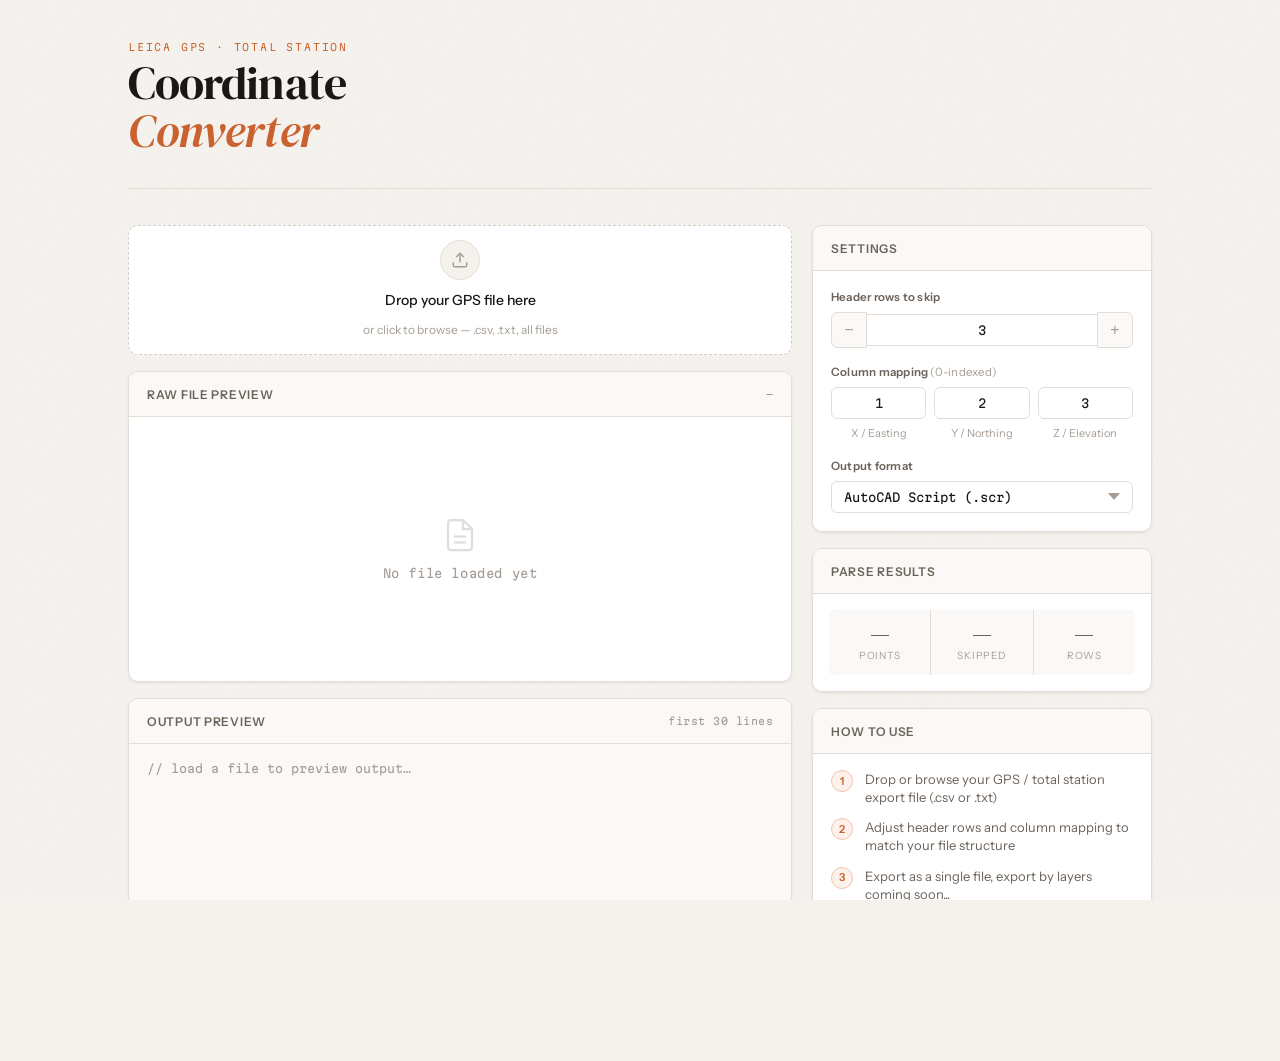
==== index.html @ df0e6af9 "Add files via upload" ====
<!DOCTYPE html>
<html lang="en">
<head>
<meta charset="UTF-8">
<meta name="viewport" content="width=device-width, initial-scale=1.0">
<title>GPS to AutoCAD Converter</title>
<link href="https://fonts.googleapis.com/css2?family=DM+Serif+Display:ital@0;1&family=Instrument+Sans:wght@400;500;600&family=Martian+Mono:wght@300;400&display=swap" rel="stylesheet">
<style>
*, *::before, *::after { box-sizing: border-box; margin: 0; padding: 0; }

:root {
  --bg:#f5f2ee; --surface:#ffffff; --surface2:#faf9f7;
  --border:#e4ddd5; --border2:#d4cdc4;
  --text:#1a1714; --text2:#6b6259; --text3:#a59d94;
  --accent:#c9622f; --accent-bg:#fdf1eb; --accent-border:#f0c5ae;
  --green:#2e7d55; --green-bg:#edf7f2; --red:#c0392b;
  --shadow-sm:0 1px 3px rgba(0,0,0,0.06),0 1px 2px rgba(0,0,0,0.04);
  --shadow:0 4px 16px rgba(0,0,0,0.07),0 1px 4px rgba(0,0,0,0.05);
  --radius:10px; --radius-sm:6px;
  --ease-spring: cubic-bezier(0.34,1.56,0.64,1);
  --ease-out: cubic-bezier(0.16,1,0.3,1);
}

html,body { height:100%; background:var(--bg); color:var(--text); font-family:'Instrument Sans',sans-serif; font-size:14px; line-height:1.5; -webkit-font-smoothing:antialiased; overflow-x:hidden; }

/* Paper grain */
body::before { content:''; position:fixed; inset:0; opacity:0.025; background-image:url("data:image/svg+xml,%3Csvg viewBox='0 0 256 256' xmlns='http://www.w3.org/2000/svg'%3E%3Cfilter id='n'%3E%3CfeTurbulence type='fractalNoise' baseFrequency='0.9' numOctaves='4' stitchTiles='stitch'/%3E%3C/filter%3E%3Crect width='100%25' height='100%25' filter='url(%23n)'/%3E%3C/svg%3E"); background-size:200px; pointer-events:none; z-index:0; }

/* ── Page load animations ── */
@keyframes slideDown  { from { opacity:0; transform:translateY(-22px); } to { opacity:1; transform:none; } }
@keyframes slideUp    { from { opacity:0; transform:translateY(22px);  } to { opacity:1; transform:none; } }
@keyframes slideLeft  { from { opacity:0; transform:translateX(22px);  } to { opacity:1; transform:none; } }
@keyframes fadeIn     { from { opacity:0; } to { opacity:1; } }
@keyframes scaleIn    { from { opacity:0; transform:scale(0.94); } to { opacity:1; transform:scale(1); } }
@keyframes shimmer    { 0%   { background-position:-400px 0; } 100% { background-position:400px 0; } }
@keyframes pulse-ring { 0%   { transform:scale(0.9); opacity:0.8; } 100% { transform:scale(1.6); opacity:0; } }
@keyframes spin       { to   { transform:rotate(360deg); } }
@keyframes bounce-in  { 0%   { transform:scale(0); opacity:0; } 60%  { transform:scale(1.15); opacity:1; } 80%  { transform:scale(0.95); } 100% { transform:scale(1); } }
@keyframes line-in    { from { opacity:0; transform:translateX(-8px); } to { opacity:1; transform:none; } }
@keyframes count-pop  { 0%   { transform:scale(1); } 40%  { transform:scale(1.18); } 100% { transform:scale(1); } }
@keyframes status-in  { from { opacity:0; transform:translateY(6px); } to { opacity:1; transform:none; } }
@keyframes drop-pulse { 0%,100% { box-shadow:0 0 0 0 rgba(201,98,47,0); } 50% { box-shadow:0 0 0 6px rgba(201,98,47,0.08); } }
@keyframes success-pulse { 0%   { box-shadow:0 0 0 0 rgba(46,125,85,0.4); } 70%  { box-shadow:0 0 0 14px rgba(46,125,85,0); } 100% { box-shadow:0 0 0 0 rgba(46,125,85,0); } }
@keyframes check-draw { from { stroke-dashoffset:30; } to { stroke-dashoffset:0; } }
@keyframes float { 0%,100% { transform:translateY(0px); } 50% { transform:translateY(-4px); } }
@keyframes border-glow { 0%,100% { border-color:#b8ddc9; } 50% { border-color:#6cc49a; } }

.app { position:relative; z-index:1; min-height:100vh; max-width:1080px; margin:0 auto; padding:0 28px 60px; }

/* ── Header ── */
header {
  padding:40px 0 32px; display:flex; align-items:flex-end; justify-content:space-between;
  border-bottom:1px solid var(--border); margin-bottom:36px;
  animation: slideDown 0.6s var(--ease-out) both;
}
.header-left { display:flex; flex-direction:column; gap:4px; }
.header-eyebrow {
  font-family:'Martian Mono',monospace; font-size:10px; font-weight:300;
  letter-spacing:0.18em; text-transform:uppercase; color:var(--accent);
  animation: fadeIn 0.8s ease both 0.3s;
}
h1 {
  font-family:'DM Serif Display',serif; font-size:46px; font-weight:400;
  letter-spacing:-0.02em; color:var(--text); line-height:1.05;
  animation: slideDown 0.7s var(--ease-out) both 0.1s;
}
h1 em { font-style:italic; color:var(--accent); }
.header-right { display:flex; align-items:center; gap:6px; padding-bottom:4px; }
.badge {
  font-family:'Martian Mono',monospace; font-size:10px; font-weight:300;
  letter-spacing:0.12em; padding:4px 10px; border-radius:100px;
  background:var(--accent-bg); color:var(--accent); border:1px solid var(--accent-border);
  transition: transform 0.2s var(--ease-spring), box-shadow 0.2s;
}
.badge:nth-child(1) { animation: slideLeft 0.5s var(--ease-out) both 0.4s; }
.badge:nth-child(2) { animation: slideLeft 0.5s var(--ease-out) both 0.5s; }
.badge:hover { transform:translateY(-2px); box-shadow:var(--shadow); }

/* ── Grid ── */
.grid { display:grid; grid-template-columns:1fr 340px; gap:20px; }
.col-left  { display:flex; flex-direction:column; gap:16px; }
.col-right { display:flex; flex-direction:column; gap:16px; }

/* Staggered col animations */
.col-left  > * { animation: slideUp 0.55s var(--ease-out) both; }
.col-left  > *:nth-child(1) { animation-delay:0s; }
.col-left  > *:nth-child(2) { animation-delay:0.12s; }
.col-left  > *:nth-child(3) { animation-delay:0.22s; }
.col-left  > *:nth-child(4) { animation-delay:0.32s; }
.col-right > * { animation: slideLeft 0.55s var(--ease-out) both; }
.col-right > *:nth-child(1) { animation-delay:0.1s; }
.col-right > *:nth-child(2) { animation-delay:0.2s; }
.col-right > *:nth-child(3) { animation-delay:0.3s; }

/* ── Cards ── */
.card {
  background:var(--surface); border:1px solid var(--border);
  border-radius:var(--radius); box-shadow:var(--shadow-sm); overflow:hidden;
  transition: box-shadow 0.25s, transform 0.25s;
}
.card:hover { box-shadow:var(--shadow); }

.card-header {
  padding:14px 18px 12px; border-bottom:1px solid var(--border);
  display:flex; align-items:center; justify-content:space-between; background:var(--surface2);
}
.card-title { font-size:12px; font-weight:600; letter-spacing:0.06em; text-transform:uppercase; color:var(--text2); }
.card-meta {
  font-family:'Martian Mono',monospace; font-size:10px; color:var(--text3); letter-spacing:0.05em;
  transition: color 0.3s;
}
.card-meta.updated { color:var(--accent); animation: count-pop 0.3s var(--ease-spring); }

/* ── Drop zone ── */
.drop-zone {
  border:1.5px dashed var(--border2); border-radius:var(--radius); background:var(--surface);
  min-height:130px; display:flex; flex-direction:column; align-items:center; justify-content:center;
  gap:10px; cursor:pointer;
  transition: border-color 0.2s ease, background 0.2s ease, box-shadow 0.2s ease;
  position:relative; overflow:hidden; transform:none !important;
}
/* Idle breathing animation */
.drop-zone:not(.has-file):not(:hover) { animation: drop-pulse 3s ease-in-out infinite; }

.drop-zone::after {
  content:''; position:absolute; inset:0;
  background:linear-gradient(105deg, transparent 40%, rgba(255,255,255,0.5) 50%, transparent 60%);
  background-size:400px 100%; background-repeat:no-repeat; background-position:-400px 0;
  transition: opacity 0.2s; opacity:0; pointer-events:none;
}
.drop-zone:hover::after { animation: shimmer 0.9s ease forwards; opacity:1; }

.drop-zone:hover, .drop-zone.dragover {
  border-color:var(--accent); border-style:solid; background:var(--accent-bg);
  box-shadow:0 0 0 4px rgba(201,98,47,0.07), var(--shadow-sm);
}
.drop-zone.dragover { box-shadow:0 0 0 6px rgba(201,98,47,0.12), var(--shadow); }

.drop-zone.has-file {
  border-style:solid; border-color:#b8ddc9; background:var(--green-bg);
  animation: border-glow 2.5s ease-in-out 3, success-pulse 0.6s ease both;
  transform:none !important;
}

.drop-icon {
  width:40px; height:40px; border-radius:50%;
  background:var(--bg); border:1px solid var(--border);
  display:flex; align-items:center; justify-content:center;
  color:var(--text3); transition: all 0.3s var(--ease-spring);
  position:relative;
}
.drop-icon::before {
  content:''; position:absolute; inset:-4px; border-radius:50%;
  border:1.5px solid transparent; transition: all 0.3s;
}
.drop-zone:hover .drop-icon {
  background:var(--accent-bg); border-color:var(--accent-border); color:var(--accent);
  transform:scale(1.08);
}
.drop-zone:hover .drop-icon::before { border-color:rgba(201,98,47,0.2); }
.drop-zone.has-file .drop-icon {
  background:var(--green-bg); border-color:#b8ddc9; color:var(--green);
  animation: bounce-in 0.5s var(--ease-spring) both;
}
/* Floating animation for icon when file loaded */
.drop-zone.has-file .drop-icon { animation: bounce-in 0.5s var(--ease-spring) both, float 3s ease-in-out 0.6s infinite; }

.drop-label { font-size:14px; font-weight:500; color:var(--text); transition: color 0.2s; }
.drop-sub   { font-size:12px; color:var(--text3); transition: all 0.2s; }
.drop-filename {
  font-family:'Martian Mono',monospace; font-size:11px; color:var(--green);
  background:#d4f0e2; padding:4px 12px; border-radius:100px;
  max-width:500px; overflow:hidden; text-overflow:ellipsis; white-space:nowrap;
  animation: scaleIn 0.4s var(--ease-spring) both;
}
#fileInput { display:none; }

/* ── Preview ── */
.preview-scroll {
  height:260px; overflow-y:auto; padding:14px 18px;
  font-family:'Martian Mono',monospace; font-size:11.5px; line-height:1.75;
  color:var(--text2); white-space:pre-wrap; word-break:break-all;
}
.preview-scroll::-webkit-scrollbar { width:5px; }
.preview-scroll::-webkit-scrollbar-thumb { background:var(--border2); border-radius:10px; transition: background 0.2s; }
.preview-scroll::-webkit-scrollbar-thumb:hover { background:var(--border2); }

.preview-empty {
  display:flex; flex-direction:column;
  align-items:center; justify-content:center; gap:10px;
  color:var(--text3); font-size:12px; letter-spacing:0.05em;
}
.preview-empty svg { opacity:0.35; animation: float 4s ease-in-out infinite; }

/* When preview is empty, hide scrollbar and centre content */
.preview-scroll.is-empty {
  overflow-y:hidden; padding:0;
  display:flex; align-items:center; justify-content:center;
}

/* Preview lines animate in */
.preview-line { animation: line-in 0.15s ease both; }

/* ── Output ── */
.output-scroll {
  height:160px; overflow-y:auto; padding:14px 18px;
  font-family:'Martian Mono',monospace; font-size:11.5px; line-height:1.75;
  color:var(--text2); white-space:pre-wrap; background:var(--surface2);
  display:flex; flex-direction:column; align-items:flex-start; text-align:left;
}
.output-scroll::-webkit-scrollbar { width:5px; }
.output-scroll::-webkit-scrollbar-thumb { background:var(--border2); border-radius:10px; }
.out-cmd   { color:var(--accent); }
.out-coord { color:var(--green); }
.out-dim   { color:var(--text3); }
.out-line  { display:block; animation: line-in 0.12s ease both; }

/* ── Settings ── */
.settings-body { padding:18px; display:flex; flex-direction:column; gap:16px; }
.field { display:flex; flex-direction:column; gap:6px; }
.field-label { font-size:11.5px; font-weight:600; color:var(--text2); letter-spacing:0.02em; }
.field-row { display:flex; gap:8px; }

input[type="number"], select {
  width:100%; padding:8px 12px; background:var(--surface);
  border:1px solid var(--border); border-radius:var(--radius-sm);
  color:var(--text); font-family:'Martian Mono',monospace; font-size:12px;
  outline:none; transition: border-color 0.18s, box-shadow 0.18s, background 0.18s;
  -moz-appearance:textfield;
}
input[type="number"]::-webkit-inner-spin-button { display:none; }
input[type="number"]:focus, select:focus {
  border-color:var(--accent);
  box-shadow:0 0 0 3px rgba(201,98,47,0.1);
  background:#fffcfa;
}
input[type="number"] { text-align:center; }
select { cursor:pointer; appearance:none; background-image:url("data:image/svg+xml,%3Csvg xmlns='http://www.w3.org/2000/svg' width='12' height='7'%3E%3Cpath fill='%23a59d94' d='M0 0l6 7 6-7z'/%3E%3C/svg%3E"); background-repeat:no-repeat; background-position:right 12px center; text-align:left; }
select option { background:#fff; }

.spinbox { display:flex; align-items:center; }
.spinbox input { border-radius:0; border-left:none; border-right:none; }
.spin-btn {
  width:36px; height:36px; flex-shrink:0; background:var(--surface2);
  border:1px solid var(--border); color:var(--text3); cursor:pointer; font-size:16px;
  display:flex; align-items:center; justify-content:center; transition: all 0.15s; user-select:none;
}
.spin-btn:first-child { border-radius:var(--radius-sm) 0 0 var(--radius-sm); }
.spin-btn:last-child  { border-radius:0 var(--radius-sm) var(--radius-sm) 0; }
.spin-btn:hover { background:var(--accent-bg); color:var(--accent); border-color:var(--accent-border); transform:scale(1.05); }
.spin-btn:active { transform:scale(0.95); }

.col-labels { display:flex; gap:8px; font-size:11px; color:var(--text3); text-align:center; }
.col-labels span { flex:1; }

/* ── Stats ── */
.stats-grid { display:grid; grid-template-columns:repeat(3,1fr); gap:1px; background:var(--border); border-radius:var(--radius-sm); overflow:hidden; }
.stat { background:var(--surface2); padding:12px 10px; text-align:center; display:flex; flex-direction:column; gap:2px; transition: background 0.3s; }
.stat-val {
  font-family:'DM Serif Display',serif; font-size:24px; color:var(--text); line-height:1;
  transition: color 0.4s, transform 0.3s;
  display:inline-block;
}
.stat-val.has-data { color:var(--accent); }
.stat-val.pop { animation: count-pop 0.35s var(--ease-spring); }
.stat-lbl { font-size:10px; color:var(--text3); letter-spacing:0.08em; text-transform:uppercase; }

/* ── Buttons ── */
.btn {
  height:42px; border:none; border-radius:var(--radius-sm); cursor:pointer;
  font-family:'Instrument Sans',sans-serif; font-size:13px; font-weight:600; letter-spacing:0.01em;
  display:flex; align-items:center; justify-content:center; gap:8px;
  transition: all 0.2s var(--ease-out); position:relative; overflow:hidden;
}
.btn:disabled { opacity:0.4; cursor:not-allowed; transform:none !important; filter:grayscale(0.3); }
.btn svg { width:16px; height:16px; flex-shrink:0; transition: transform 0.2s var(--ease-spring); }
.btn:hover:not(:disabled) svg { transform: scale(1.15); }
.btn:active:not(:disabled) { transform:scale(0.97) !important; }

/* Ripple */
.ripple {
  position:absolute; border-radius:50%; transform:scale(0); background:rgba(255,255,255,0.35);
  animation: ripple-anim 0.55s var(--ease-out) forwards; pointer-events:none;
}
@keyframes ripple-anim { to { transform:scale(4); opacity:0; } }

.btn-primary {
  background:var(--accent); color:#fff;
  box-shadow:0 2px 8px rgba(201,98,47,0.28), 0 1px 2px rgba(201,98,47,0.2);
}
.btn-primary:hover:not(:disabled) {
  background:#b55728;
  box-shadow:0 5px 18px rgba(201,98,47,0.4), 0 2px 4px rgba(201,98,47,0.2);
  transform:translateY(-2px);
}

.btn-secondary {
  background:var(--surface); color:var(--text);
  border:1px solid var(--border); box-shadow:var(--shadow-sm);
}
.btn-secondary:hover:not(:disabled) {
  background:var(--surface2); border-color:var(--border2);
  transform:translateY(-2px); box-shadow:var(--shadow);
}

.btn-ghost { background:transparent; color:var(--text3); border:1px solid var(--border); }
.btn-ghost:hover:not(:disabled) { background:var(--surface); color:var(--text2); }
.btn-ghost:hover:not(:disabled) svg { transform: rotate(180deg) scale(1.1); }

.action-row { display:flex; gap:10px; }
.action-row .btn { flex:1; }

/* ── Status message ── */
.status-wrap { min-height:28px; display:flex; align-items:center; margin-top:10px; }
.status-msg {
  font-size:12.5px; font-weight:500; padding:0 2px;
  transition: all 0.3s; display:flex; align-items:center; gap:6px;
}
.status-msg.ok    { color:var(--green); animation: status-in 0.3s var(--ease-spring) both; }
.status-msg.error { color:var(--red);   animation: status-in 0.3s var(--ease-spring) both; }
.status-msg.info  { color:var(--accent);animation: status-in 0.3s var(--ease-spring) both; }

/* Export flash overlay on card */
.export-flash {
  position:absolute; inset:0; background:rgba(46,125,85,0.06); border-radius:var(--radius);
  animation: fadeIn 0.1s ease both, fadeOut 0.5s ease 0.2s both; pointer-events:none; z-index:10;
}
@keyframes fadeOut { to { opacity:0; } }

/* ── How-to steps ── */
.how-step { display:flex; gap:12px; align-items:flex-start; transition: transform 0.2s var(--ease-spring); }
.how-step:hover { transform:translateX(3px); }
.step-num {
  width:22px; height:22px; border-radius:50%;
  background:var(--accent-bg); border:1px solid var(--accent-border); color:var(--accent);
  font-size:11px; font-weight:600; display:flex; align-items:center; justify-content:center;
  flex-shrink:0; transition: all 0.2s var(--ease-spring);
}
.how-step:hover .step-num { background:var(--accent); color:#fff; transform:scale(1.1); }
.step-text { font-size:13px; color:var(--text2); line-height:1.4; }
code {
  background:var(--bg); padding:1px 5px; border-radius:3px;
  font-family:'Martian Mono',monospace; font-size:10px;
  border:1px solid var(--border);
}

/* ── Progress bar (parsing) ── */
.parse-bar-wrap { height:2px; background:var(--border); border-radius:2px; overflow:hidden; margin-top:2px; opacity:0; transition: opacity 0.3s; }
.parse-bar-wrap.visible { opacity:1; }
.parse-bar { height:100%; width:0%; background:var(--accent); border-radius:2px; transition: width 0.4s var(--ease-out); }

/* ── Loading shimmer on preview ── */
.skeleton-line {
  height:13px; border-radius:3px; margin:6px 0;
  background:linear-gradient(90deg, var(--border) 25%, var(--surface2) 50%, var(--border) 75%);
  background-size:400px 100%; animation: shimmer 1.2s infinite;
}

/* ── Checkmark SVG animation ── */
.check-svg .check-path {
  stroke-dasharray:30; stroke-dashoffset:30;
  animation: check-draw 0.4s ease 0.1s both;
}

/* ── Konami easter egg ── */
.konami-overlay {
  position:fixed;inset:0;z-index:9000;display:flex;align-items:center;justify-content:center;
  background:rgba(10,10,10,0.88);backdrop-filter:blur(6px);
  animation:fadeIn 0.3s ease both;cursor:pointer;
}
.konami-box {
  background:#0d1a0f;border:1px solid #2e7d55;border-radius:20px;
  padding:40px 48px;text-align:center;max-width:460px;
  box-shadow:0 0 80px rgba(46,125,85,0.25),0 20px 60px rgba(0,0,0,0.5);
  animation:scaleIn 0.4s var(--ease-spring) both;
  font-family:'Martian Mono',monospace;
}
.konami-title { font-family:'DM Serif Display',serif;font-size:32px;color:#4caf72;margin-bottom:8px; }
.konami-seq { font-size:22px;letter-spacing:0.15em;margin:16px 0;color:#6cc49a; }
.konami-msg { font-size:11px;color:#3a7d55;line-height:1.8;letter-spacing:0.06em; }
.konami-sub { font-size:10px;color:#2e5c40;margin-top:20px;letter-spacing:0.08em; }

@media (max-width:720px) { .grid { grid-template-columns:1fr; } .action-row { flex-direction:column; } }
</style>
</head>
<body>
<div class="app">

  <!-- ── Header ── -->
  <header>
    <div class="header-left">
      <div class="header-eyebrow">Leica GPS · Total Station</div>
      <h1>Coordinate<br><em>Converter</em></h1>
    </div>
    <div class="header-right">
    </div>
  </header>

  <div class="grid">

    <!-- ── Left column ── -->
    <div class="col-left">

      <!-- Drop zone -->
      <div class="drop-zone" id="dropZone" onclick="document.getElementById('fileInput').click()">
        <div class="drop-icon" id="dropIcon">
          <svg id="dropIconSvg" width="18" height="18" viewBox="0 0 24 24" fill="none" stroke="currentColor" stroke-width="2">
            <path d="M21 15v4a2 2 0 01-2 2H5a2 2 0 01-2-2v-4"/>
            <polyline points="17 8 12 3 7 8"/>
            <line x1="12" y1="3" x2="12" y2="15"/>
          </svg>
        </div>
        <div class="drop-label" id="dropLabel">Drop your GPS file here</div>
        <div class="drop-sub" id="dropSub">or click to browse — .csv, .txt, all files</div>
        <div class="drop-filename" id="dropFilename" style="display:none"></div>
      </div>
      <input type="file" id="fileInput" accept=".csv,.txt,*">

      <!-- Raw preview -->
      <div class="card" id="previewCard">
        <div class="card-header">
          <span class="card-title">Raw File Preview</span>
          <span class="card-meta" id="previewMeta">—</span>
        </div>
        <div class="parse-bar-wrap" id="parseBarWrap"><div class="parse-bar" id="parseBar"></div></div>
        <div class="preview-scroll is-empty" id="previewScroll">
          <div class="preview-empty">
            <svg width="36" height="36" viewBox="0 0 24 24" fill="none" stroke="currentColor" stroke-width="1.5">
              <path d="M14 2H6a2 2 0 00-2 2v16a2 2 0 002 2h12a2 2 0 002-2V8z"/>
              <polyline points="14 2 14 8 20 8"/>
              <line x1="8" y1="13" x2="16" y2="13"/><line x1="8" y1="17" x2="16" y2="17"/>
            </svg>
            <span>No file loaded yet</span>
          </div>
        </div>
      </div>

      <!-- Output preview -->
      <div class="card">
        <div class="card-header">
          <span class="card-title">Output Preview</span>
          <span class="card-meta" id="outputMeta">first 30 lines</span>
        </div>
        <div class="output-scroll" id="outputScroll">
          <span class="out-dim">// load a file to preview output…</span>
        </div>
      </div>

      <!-- Actions -->
      <div>
        <div class="action-row">
          <button class="btn btn-primary" id="btnSingle" onclick="doConvert(event,'single')" disabled>
            <svg viewBox="0 0 24 24" fill="none" stroke="currentColor" stroke-width="2">
              <path d="M14 2H6a2 2 0 00-2 2v16a2 2 0 002 2h12a2 2 0 002-2V8z"/>
              <polyline points="14 2 14 8 20 8"/>
              <line x1="12" y1="12" x2="12" y2="18"/><line x1="9" y1="15" x2="15" y2="15"/>
            </svg>
            Export Single File
          </button>
          <button class="btn btn-secondary" id="btnMulti" onclick="doConvert(event,'multi')" disabled>
            <svg viewBox="0 0 24 24" fill="none" stroke="currentColor" stroke-width="2">
              <rect x="2" y="7" width="16" height="14" rx="2"/>
              <path d="M22 5H8"/><path d="M6 3h14v14"/>
            </svg>
            Export into Layers
          </button>
          <button class="btn btn-ghost" onclick="clearAll()" title="Reset">
            <svg viewBox="0 0 24 24" fill="none" stroke="currentColor" stroke-width="2">
              <polyline points="1 4 1 10 7 10"/>
              <path d="M3.51 15a9 9 0 102.13-9.36L1 10"/>
            </svg>
          </button>
        </div>
        <div class="status-wrap">
          <div class="status-msg" id="statusMsg"></div>
        </div>
      </div>

    </div>

    <!-- ── Right column ── -->
    <div class="col-right">

      <!-- Settings -->
      <div class="card">
        <div class="card-header"><span class="card-title">Settings</span></div>
        <div class="settings-body">
          <div class="field">
            <div class="field-label">Header rows to skip</div>
            <div class="spinbox">
              <button class="spin-btn" onclick="spin('headerRows',-1)">−</button>
              <input type="number" id="headerRows" value="3" min="0" max="99">
              <button class="spin-btn" onclick="spin('headerRows',1)">+</button>
            </div>
          </div>
          <div class="field">
            <div class="field-label">Column mapping <span style="font-weight:400;color:var(--text3)">(0-indexed)</span></div>
            <div class="field-row">
              <input type="number" id="colX" value="1" min="0" placeholder="X">
              <input type="number" id="colY" value="2" min="0" placeholder="Y">
              <input type="number" id="colZ" value="3" min="0" placeholder="Z">
            </div>
            <div class="col-labels">
              <span>X / Easting</span><span>Y / Northing</span><span>Z / Elevation</span>
            </div>
          </div>
          <div class="field">
            <div class="field-label">Output format</div>
            <select id="outputFormat">
              <option value="scr">AutoCAD Script (.scr)</option>
              <option value="csv">Clean XYZ CSV (.csv)</option>
            </select>
          </div>
        </div>
      </div>

      <!-- Stats -->
      <div class="card">
        <div class="card-header"><span class="card-title">Parse Results</span></div>
        <div style="padding:16px">
          <div class="stats-grid">
            <div class="stat"><div class="stat-val" id="statPoints">—</div><div class="stat-lbl">Points</div></div>
            <div class="stat"><div class="stat-val" id="statSkipped">—</div><div class="stat-lbl">Skipped</div></div>
            <div class="stat"><div class="stat-val" id="statRows">—</div><div class="stat-lbl">Rows</div></div>
          </div>
        </div>
      </div>

      <!-- How to use -->
      <div class="card">
        <div class="card-header"><span class="card-title">How to use</span></div>
        <div style="padding:16px 18px;display:flex;flex-direction:column;gap:12px">
          <div class="how-step"><div class="step-num">1</div><div class="step-text">Drop or browse your GPS / total station export file (.csv or .txt)</div></div>
          <div class="how-step"><div class="step-num">2</div><div class="step-text">Adjust header rows and column mapping to match your file structure</div></div>
          <div class="how-step"><div class="step-num">3</div><div class="step-text">Export as a single file, export by layers coming soon...</div></div>
          <div class="how-step"><div class="step-num">4</div><div class="step-text">In AutoCAD, run the .scr using the "<code>SCR</code>" command</div></div>
        </div>
      </div>

    </div>
  </div>
</div>

<script>
let rawText='', parsedRows=[], fileName='';

// ── File input ──
document.getElementById('fileInput').addEventListener('change', e => {
  if (e.target.files[0]) loadFile(e.target.files[0]);
});

// ── Drag & drop ──
const zone = document.getElementById('dropZone');
zone.addEventListener('dragover',  e => { e.preventDefault(); zone.classList.add('dragover'); });
zone.addEventListener('dragleave', e => { if (!zone.contains(e.relatedTarget)) zone.classList.remove('dragover'); });
zone.addEventListener('drop', e => {
  e.preventDefault(); zone.classList.remove('dragover');
  if (e.dataTransfer.files[0]) loadFile(e.dataTransfer.files[0]);
});

function loadFile(file) {
  fileName = file.name;
  // Show skeleton loading state
  showSkeleton();
  const r = new FileReader();
  r.onload = evt => {
    rawText = evt.target.result;
    renderDropLoaded(file);
    renderPreview(rawText);
    parseAndStats();
  };
  r.readAsText(file);
}

function showSkeleton() {
  const ps = document.getElementById('previewScroll');
  let html = '';
  const widths = [80,60,90,45,75,55,85,65,70,50];
  widths.forEach(w => { html += `<div class="skeleton-line" style="width:${w}%"></div>`; });
  ps.innerHTML = html;
  // Progress bar
  const bar = document.getElementById('parseBar');
  const wrap = document.getElementById('parseBarWrap');
  wrap.classList.add('visible');
  bar.style.width = '0%';
  setTimeout(() => bar.style.width = '60%', 50);
}

function renderDropLoaded(file) {
  zone.classList.add('has-file');
  // Swap upload icon → checkmark
  document.getElementById('dropIconSvg').innerHTML = `
    <circle cx="12" cy="12" r="9" stroke="currentColor" stroke-width="1.5" fill="none"/>
    <polyline class="check-path" points="8 12 11 15 16 9" stroke="currentColor" stroke-width="2" fill="none" stroke-linecap="round" stroke-linejoin="round"/>
  `;
  const fn = document.getElementById('dropFilename');
  fn.textContent = file.name;
  fn.style.display = 'block';
  document.getElementById('dropLabel').textContent = 'File loaded — click to replace';
  document.getElementById('dropSub').style.display = 'none';
}

function renderPreview(text) {
  // Finish progress bar
  const bar = document.getElementById('parseBar');
  bar.style.width = '100%';
  setTimeout(() => {
    document.getElementById('parseBarWrap').classList.remove('visible');
    bar.style.width = '0%';
  }, 500);

  const lines = text.split('\n');
  let html = '';
  lines.forEach((l, i) => {
    const delay = Math.min(i * 8, 300);
    html += `<span class="preview-line" style="animation-delay:${delay}ms;display:block">` +
            `<span style="color:var(--text3);user-select:none;margin-right:14px">${String(i+1).padStart(4)}</span>` +
            esc(l) + `</span>`;
  });
  const previewEl = document.getElementById('previewScroll');
  previewEl.classList.remove('is-empty');
  previewEl.innerHTML = html;

  // Animate meta badge
  const meta = document.getElementById('previewMeta');
  meta.textContent = `${lines.length} lines`;
  meta.classList.add('updated');
  setTimeout(() => meta.classList.remove('updated'), 400);
}

function parseAndStats() {
  const skip = parseInt(document.getElementById('headerRows').value) || 0;
  const cx   = parseInt(document.getElementById('colX').value);
  const cy   = parseInt(document.getElementById('colY').value);
  const cz   = parseInt(document.getElementById('colZ').value);
  const lines = rawText.split('\n');
  const dataLines = lines.slice(skip);
  parsedRows = [];
  let skipped = 0;
  dataLines.forEach(line => {
    if (!line.trim()) { return; }
    const row = parseCSV(line);
    const x = parseFloat(row[cx]), y = parseFloat(row[cy]), z = parseFloat(row[cz]);
    if (isNaN(x) || isNaN(y) || isNaN(z)) { skipped++; return; }
    parsedRows.push({ name: row[0] || '', x, y, z });
  });

  const pts = parsedRows.length;
  // Animated counting for stats
  animateCount('statPoints',  pts,        pts > 0);
  animateCount('statSkipped', skipped,    pts > 0);
  animateCount('statRows',    dataLines.length, pts > 0);

  renderOutputPreview();
  const ok = pts > 0;
  document.getElementById('btnSingle').disabled = !ok;
  // btnMulti permanently disabled
  setStatus(ok
    ? `✓ ${pts} valid point${pts !== 1 ? 's' : ''} ready to export`
    : '⚠ No valid points found — check column mapping',
    ok ? 'ok' : 'error'
  );
}

function animateCount(id, target, hasData) {
  const el = document.getElementById(id);
  const start = parseInt(el.textContent) || 0;
  if (isNaN(target)) { el.textContent = '—'; return; }
  el.classList.toggle('has-data', hasData);

  const duration = 600;
  const startTime = performance.now();
  function tick(now) {
    const progress = Math.min((now - startTime) / duration, 1);
    // ease out cubic
    const eased = 1 - Math.pow(1 - progress, 3);
    el.textContent = Math.round(start + (target - start) * eased);
    if (progress < 1) requestAnimationFrame(tick);
    else {
      el.textContent = target;
      el.classList.add('pop');
      setTimeout(() => el.classList.remove('pop'), 350);
    }
  }
  requestAnimationFrame(tick);
}

// AutoCAD Color Index palette — distinct, readable colours
const ACI = [
  { num:1,   hex:'#e05252', name:'Red'      },
  { num:3,   hex:'#4caf72', name:'Green'    },
  { num:4,   hex:'#4ab8c9', name:'Cyan'     },
  { num:5,   hex:'#5b7fc4', name:'Blue'     },
  { num:6,   hex:'#b05ab0', name:'Magenta'  },
  { num:30,  hex:'#e07c30', name:'Orange'   },
  { num:2,   hex:'#d4b800', name:'Yellow'   },
  { num:140, hex:'#8bc34a', name:'Lime'     },
  { num:170, hex:'#26a69a', name:'Teal'     },
  { num:200, hex:'#7c4dff', name:'Violet'   },
  { num:220, hex:'#ec407a', name:'Pink'     },
  { num:50,  hex:'#c09a20', name:'Gold'     },
];

function getGroups() {
  const groups = {};
  parsedRows.forEach(r => {
    const key = r.name ? r.name.replace(/\d+$/, '').trim() || 'GROUP' : 'GROUP';
    (groups[key] = groups[key] || []).push(r);
  });
  return groups;
}

function renderOutputPreview() {
  if (!parsedRows.length) return;
  const fmt = document.getElementById('outputFormat').value;
  const groups = getGroups();
  const keys = Object.keys(groups);
  const isMultiGroup = keys.length > 1 && fmt === 'scr';

  let html = '';
  let lineIdx = 0;
  const delay = i => `animation-delay:${i * 16}ms`;

  if (isMultiGroup) {
    keys.slice(0, 4).forEach((key, gi) => {
      const color = ACI[gi % ACI.length];
      html += `<span class="out-line out-dim" style="${delay(lineIdx++)}">; Group: ${key} — ${color.name} (ACI ${color.num})</span>`;
      html += `<span class="out-line out-cmd" style="${delay(lineIdx++)}">CECOLOR</span>`;
      html += `<span class="out-line" style="color:${color.hex};font-weight:600;${delay(lineIdx++)}">${color.num}</span>`;
      html += `<span class="out-line out-dim" style="${delay(lineIdx++)}"> </span>`;
      html += `<span class="out-line out-cmd" style="${delay(lineIdx++)}">_MULTIPLE _POINT</span>`;
      groups[key].slice(0, 4).forEach(r => {
        html += `<span class="out-line out-coord" style="${delay(lineIdx++)}">${r.x},${r.y},${r.z}</span>`;
      });
      if (groups[key].length > 4) html += `<span class="out-line out-dim" style="${delay(lineIdx++)}">  … ${groups[key].length - 4} more in ${key}</span>`;
      html += `<span class="out-line out-dim" style="${delay(lineIdx++)}"> </span>`;
    });
    if (keys.length > 4) html += `<span class="out-line out-dim" style="${delay(lineIdx)}">… ${keys.length - 4} more groups</span>`;
  } else if (fmt === 'scr') {
    html += `<span class="out-line out-cmd" style="${delay(lineIdx++)}">_MULTIPLE _POINT</span>`;
    parsedRows.slice(0, 30).forEach(r => {
      html += `<span class="out-line out-coord" style="${delay(lineIdx++)}">${r.x},${r.y},${r.z}</span>`;
    });
    if (parsedRows.length > 30) html += `<span class="out-line out-dim" style="${delay(lineIdx)}">… ${parsedRows.length - 30} more points</span>`;
  } else {
    html += `<span class="out-line out-cmd" style="${delay(lineIdx++)}">name,x,y,z</span>`;
    parsedRows.slice(0, 30).forEach(r => {
      html += `<span class="out-line out-coord" style="${delay(lineIdx++)}">${r.name},${r.x},${r.y},${r.z}</span>`;
    });
    if (parsedRows.length > 30) html += `<span class="out-line out-dim" style="${delay(lineIdx)}">… ${parsedRows.length - 30} more rows</span>`;
  }
  document.getElementById('outputScroll').innerHTML = html;

  // Update output meta hint
  const meta = document.getElementById('outputMeta');
  if (isMultiGroup) {
    meta.textContent = `${keys.length} colour groups`;
    meta.classList.add('updated'); setTimeout(() => meta.classList.remove('updated'), 400);
  } else {
    meta.textContent = 'first 30 lines';
  }
}

function doConvert(e, mode) {
  if (!parsedRows.length) return;
  addRipple(e);

  const fmt  = document.getElementById('outputFormat').value;
  const ext  = fmt === 'scr' ? '.scr' : '.csv';
  const base = fileName.replace(/\.[^.]+$/, '');

  if (mode === 'single') {
    download(buildSingleContent(parsedRows, fmt), base + ext);
    flashExport();
    setStatus(`✓ Saved ${base + ext}`, 'ok');
  } else {
    // "Export with Layers" — always a single layered .scr, or split CSVs
    const groups = getGroups();
    const keys = Object.keys(groups);
    if (fmt === 'scr' && keys.length > 1) {
      // Single colour-coded script file
      download(buildColorScript(groups), base + '_coloured.scr');
      flashExport();
      setStatus(`✓ Exported ${keys.length} colour groups → ${base}_coloured.scr`, 'ok');
    } else if (keys.length <= 1) {
      // No distinct groups — chunk into 500-pt files
      const size = 500; let i = 0, n = 0;
      while (i < parsedRows.length) {
        n++;
        const c = parsedRows.slice(i, i + size);
        setTimeout(((ch, nm) => () => download(buildSingleContent(ch, fmt), nm))(c, `${base}_part${n}${ext}`), (n-1) * 250);
        i += size;
      }
      flashExport();
      setStatus(`✓ Exported ${n} files (${size}-point chunks)`, 'ok');
    } else {
      // CSV: one file per group
      keys.forEach((k, i) => {
        setTimeout(() => download(buildSingleContent(groups[k], fmt), `${base}_${k}${ext}`), i * 200);
      });
      flashExport();
      setStatus(`✓ Exported ${keys.length} CSV group files`, 'ok');
    }
  }
}

function flashExport() {
  // Inject keyframes once
  if (!document.getElementById('exportFlashStyle')) {
    const s = document.createElement('style');
    s.id = 'exportFlashStyle';
    s.textContent = `
      @keyframes exportFlash  { 0%{opacity:0} 10%{opacity:1} 100%{opacity:0} }
      @keyframes exportRing   { 0%{opacity:1;transform:scale(0.94)} 100%{opacity:0;transform:scale(1.06)} }
      @keyframes exportRing2  { 0%{opacity:0.6;transform:scale(0.97)} 100%{opacity:0;transform:scale(1.1)} }
      @keyframes toastSlideUp { 0%{opacity:0;transform:translateY(18px) scale(0.95)} 18%{opacity:1;transform:translateY(0) scale(1)} 75%{opacity:1;transform:translateY(0) scale(1)} 100%{opacity:0;transform:translateY(-8px) scale(0.97)} }
      @keyframes arrowBounce  { 0%,100%{transform:translateY(0)} 50%{transform:translateY(-5px)} }
      @keyframes checkPop     { 0%{transform:scale(0)} 60%{transform:scale(1.2)} 100%{transform:scale(1)} }
    `;
    document.head.appendChild(s);
  }

  // Full-screen radial green flash — much stronger
  const flash = document.createElement('div');
  flash.style.cssText = 'position:fixed;inset:0;z-index:100;pointer-events:none;background:radial-gradient(ellipse at 50% 50%, transparent 30%, rgba(46,125,85,0.18) 60%, rgba(46,125,85,0.55) 100%);animation:exportFlash 1s ease both;';
  document.body.appendChild(flash);
  setTimeout(() => flash.remove(), 1050);

  // Double border ring sweep
  const ring = document.createElement('div');
  ring.style.cssText = 'position:fixed;inset:0;z-index:101;pointer-events:none;border:4px solid rgba(46,125,85,0.7);animation:exportRing 0.7s cubic-bezier(0.16,1,0.3,1) both;';
  document.body.appendChild(ring);
  setTimeout(() => ring.remove(), 750);

  const ring2 = document.createElement('div');
  ring2.style.cssText = 'position:fixed;inset:8px;z-index:101;pointer-events:none;border:2px solid rgba(108,196,154,0.5);animation:exportRing2 0.9s cubic-bezier(0.16,1,0.3,1) 0.08s both;';
  document.body.appendChild(ring2);
  setTimeout(() => ring2.remove(), 1050);

  // Success toast — bottom centre with arrow to downloads
  const toast = document.createElement('div');
  toast.style.cssText = `
    position:fixed;bottom:36px;left:0;right:0;margin:0 auto;width:fit-content;z-index:300;pointer-events:none;
    background:#1a2e24;border:1px solid #3a7d55;border-radius:14px;
    padding:14px 22px;display:flex;align-items:center;justify-content:center;gap:14px;
    box-shadow:0 8px 32px rgba(0,0,0,0.3),0 0 0 1px rgba(46,125,85,0.2);
    animation:toastSlideUp 2.8s cubic-bezier(0.16,1,0.3,1) both;
    white-space:nowrap;
  `;
  toast.innerHTML = `
    <div style="width:28px;height:28px;border-radius:50%;background:#2e7d55;display:flex;align-items:center;justify-content:center;flex-shrink:0;animation:checkPop 0.4s cubic-bezier(0.34,1.56,0.64,1) 0.15s both;opacity:0;animation-fill-mode:both;">
      <svg width="14" height="14" viewBox="0 0 24 24" fill="none" stroke="#fff" stroke-width="2.5" stroke-linecap="round" stroke-linejoin="round"><polyline points="20 6 9 17 4 12"/></svg>
    </div>
    <div style="display:flex;flex-direction:column;gap:1px;">
      <span style="font-family:'Instrument Sans',sans-serif;font-size:13px;font-weight:600;color:#e8f5ee;">File exported successfully</span>
      <span style="font-family:'Martian Mono',monospace;font-size:10px;color:#6cc49a;letter-spacing:0.05em;">Check your downloads folder</span>
    </div>
    <div style="display:flex;flex-direction:column;align-items:center;gap:3px;margin-left:4px;animation:arrowBounce 0.8s ease-in-out 0.4s infinite;">
      <svg width="18" height="18" viewBox="0 0 24 24" fill="none" stroke="#4caf72" stroke-width="2.5" stroke-linecap="round" stroke-linejoin="round"><line x1="12" y1="5" x2="12" y2="19"/><polyline points="19 12 12 19 5 12"/></svg>
    </div>
  `;
  document.body.appendChild(toast);
  setTimeout(() => toast.remove(), 3000);
}

function addRipple(e) {
  const btn = e.currentTarget;
  const rect = btn.getBoundingClientRect();
  const size = Math.max(btn.offsetWidth, btn.offsetHeight);
  const x = e.clientX - rect.left - size / 2;
  const y = e.clientY - rect.top  - size / 2;
  const rip = document.createElement('span');
  rip.className = 'ripple';
  rip.style.cssText = `width:${size}px;height:${size}px;left:${x}px;top:${y}px`;
  btn.appendChild(rip);
  setTimeout(() => rip.remove(), 600);
}

function buildSingleContent(rows, fmt) {
  if (fmt === 'scr') return '_MULTIPLE _POINT\n' + rows.map(r => `${r.x},${r.y},${r.z}`).join('\n') + '\n';
  return 'name,x,y,z\n' + rows.map(r => `${r.name},${r.x},${r.y},${r.z}`).join('\n');
}

function buildColorScript(groups) {
  const keys = Object.keys(groups);
  let script = '';
  keys.forEach((key, idx) => {
    const color = ACI[idx % ACI.length];
    script += `; Group: ${key} — ${color.name} (ACI ${color.num})\n`;
    script += `CECOLOR\n${color.num}\n\n`;
    script += `_MULTIPLE _POINT\n`;
    groups[key].forEach(r => { script += `${r.x},${r.y},${r.z}\n`; });
    script += `\n`;
  });
  script += `CECOLOR\nBYLAYER\n`;
  return script;
}
function download(content, filename) {
  const a = document.createElement('a');
  a.href = URL.createObjectURL(new Blob([content], { type: 'text/plain' }));
  a.download = filename; a.click(); URL.revokeObjectURL(a.href);
}

function clearAll() {
  rawText = ''; parsedRows = []; fileName = '';
  zone.classList.remove('has-file');
  document.getElementById('dropFilename').style.display = 'none';
  document.getElementById('dropLabel').textContent = 'Drop your GPS file here';
  document.getElementById('dropSub').textContent   = 'or click to browse — .csv, .txt, all files';
  document.getElementById('dropSub').style.display = '';
  // Restore upload icon
  document.getElementById('dropIconSvg').innerHTML = `
    <path d="M21 15v4a2 2 0 01-2 2H5a2 2 0 01-2-2v-4"/>
    <polyline points="17 8 12 3 7 8"/><line x1="12" y1="3" x2="12" y2="15"/>
  `;
  const ps = document.getElementById('previewScroll');
  ps.classList.add('is-empty');
  ps.innerHTML = `
    <div class="preview-empty">
      <svg width="36" height="36" viewBox="0 0 24 24" fill="none" stroke="currentColor" stroke-width="1.5">
        <path d="M14 2H6a2 2 0 00-2 2v16a2 2 0 002 2h12a2 2 0 002-2V8z"/>
        <polyline points="14 2 14 8 20 8"/>
        <line x1="8" y1="13" x2="16" y2="13"/><line x1="8" y1="17" x2="16" y2="17"/>
      </svg>
      <span>No file loaded yet</span>
    </div>`;
  document.getElementById('previewMeta').textContent  = '—';
  document.getElementById('outputScroll').innerHTML   = '<span class="out-dim">// load a file to preview output…</span>';
  ['statPoints','statSkipped','statRows'].forEach(id => {
    const el = document.getElementById(id);
    el.textContent = '—'; el.classList.remove('has-data');
  });
  document.getElementById('btnSingle').disabled = true;
  document.getElementById('btnMulti').disabled  = true;
  document.getElementById('fileInput').value    = '';
  setStatus('', '');
}

function spin(id, d) {
  const el = document.getElementById(id);
  el.value = Math.max(0, (parseInt(el.value) || 0) + d);
  if (rawText) parseAndStats();
}

['headerRows','colX','colY','colZ'].forEach(id =>
  document.getElementById(id).addEventListener('change', () => { if (rawText) parseAndStats(); })
);
document.getElementById('outputFormat').addEventListener('change', renderOutputPreview);

let statusTimer;
function setStatus(msg, type) {
  clearTimeout(statusTimer);
  const el = document.getElementById('statusMsg');
  el.style.animation = 'none';
  el.offsetHeight; // reflow
  el.textContent = msg;
  el.className = `status-msg ${type}`;
}

// ── Konami Code Easter Egg ──
// ↑ ↑ ↓ ↓ ← → ← → B A
const KONAMI = ['ArrowUp','ArrowUp','ArrowDown','ArrowDown','ArrowLeft','ArrowRight','ArrowLeft','ArrowRight','b','a'];
let konamiIdx = 0;
document.addEventListener('keydown', e => {
  if (e.key === KONAMI[konamiIdx]) {
    konamiIdx++;
    if (konamiIdx === KONAMI.length) {
      konamiIdx = 0;
      triggerKonami();
    }
  } else {
    konamiIdx = e.key === KONAMI[0] ? 1 : 0;
  }
});

function triggerKonami() {
  const overlay = document.createElement('div');
  overlay.className = 'konami-overlay';
  overlay.innerHTML = `
    <div class="konami-box" onclick="event.stopPropagation()">
      <div class="konami-title">You found it.</div>
      <div class="konami-seq">↑ ↑ ↓ ↓ ← → ← → B A</div>
      <div class="konami-msg">
        CONGRATULATIONS, ENGINEER<br><br>
        YOU HAVE UNLOCKED ABSOLUTELY<br>
        NOTHING OF PRACTICAL VALUE<br><br>
        YOUR COORDINATES ARE STILL<br>
        IN THE DOWNLOADS FOLDER
      </div>
      <div class="konami-sub">[ click anywhere to close ]</div>
    </div>
  `;
  overlay.addEventListener('click', () => {
    overlay.style.animation = 'none';
    overlay.style.opacity = '0';
    overlay.style.transition = 'opacity 0.2s';
    setTimeout(() => overlay.remove(), 220);
  });
  document.body.appendChild(overlay);
}

function parseCSV(line) {
  const out = []; let cur = '', inQ = false;
  for (let c of line) {
    if (c === '"') { inQ = !inQ; continue; }
    if (c === ',' && !inQ) { out.push(cur.trim()); cur = ''; continue; }
    cur += c;
  }
  out.push(cur.trim()); return out;
}
function esc(s) { return s.replace(/&/g,'&amp;').replace(/</g,'&lt;').replace(/>/g,'&gt;'); }
</script>
</body>
</html>
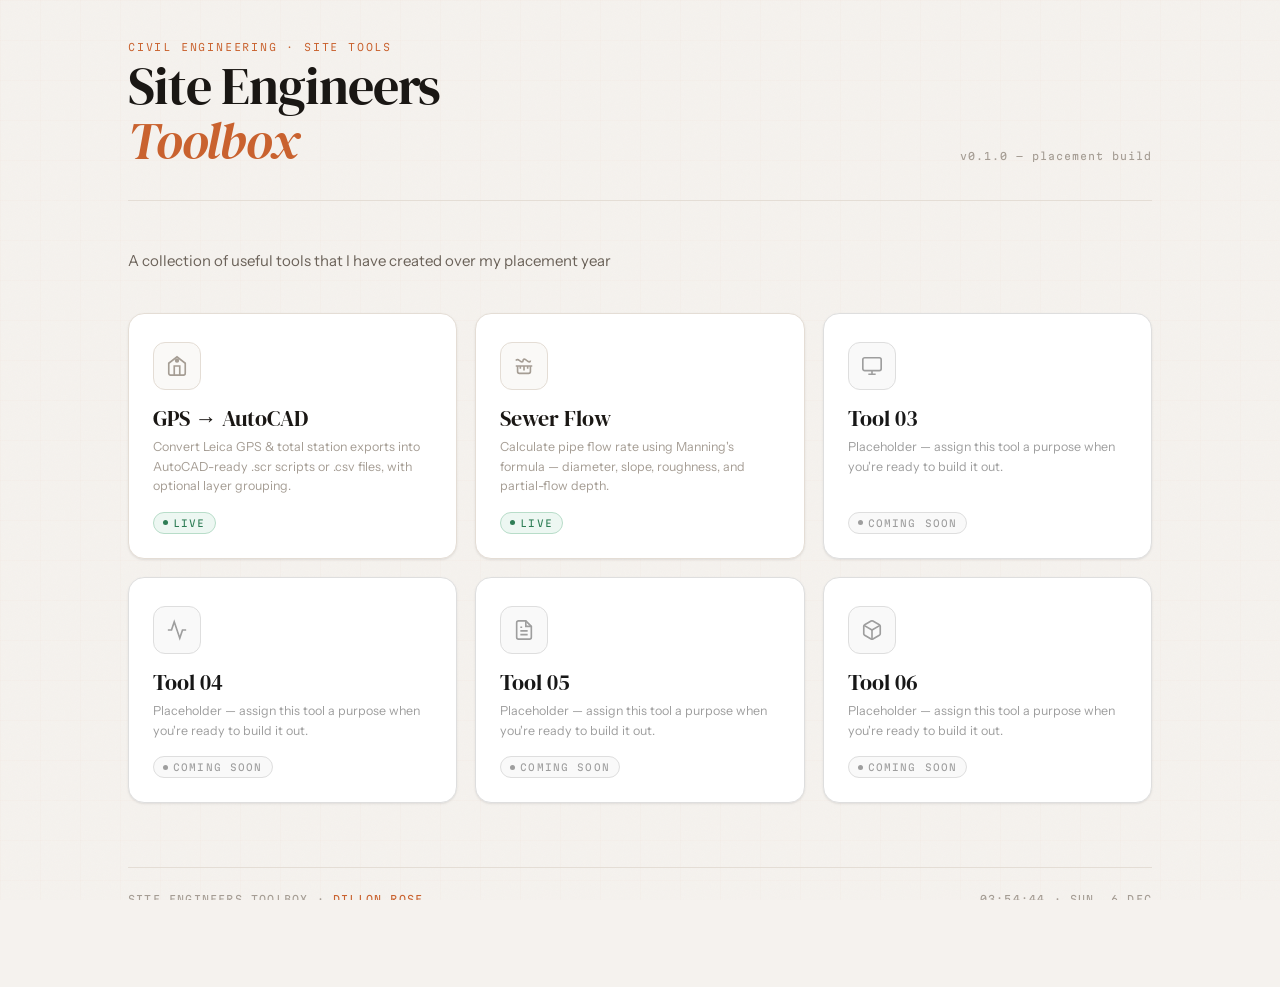
==== commit 6fee93ca: "Add files via upload" ====
--- a/index.html
+++ b/index.html
@@ -1,1014 +1,783 @@
-<!DOCTYPE html>
-<html lang="en">
-<head>
-<meta charset="UTF-8">
-<meta name="viewport" content="width=device-width, initial-scale=1.0">
-<title>GPS to AutoCAD Converter</title>
-<link href="https://fonts.googleapis.com/css2?family=DM+Serif+Display:ital@0;1&family=Instrument+Sans:wght@400;500;600&family=Martian+Mono:wght@300;400&display=swap" rel="stylesheet">
-<style>
-*, *::before, *::after { box-sizing: border-box; margin: 0; padding: 0; }
-
-:root {
-  --bg:#f5f2ee; --surface:#ffffff; --surface2:#faf9f7;
-  --border:#e4ddd5; --border2:#d4cdc4;
-  --text:#1a1714; --text2:#6b6259; --text3:#a59d94;
-  --accent:#c9622f; --accent-bg:#fdf1eb; --accent-border:#f0c5ae;
-  --green:#2e7d55; --green-bg:#edf7f2; --red:#c0392b;
-  --shadow-sm:0 1px 3px rgba(0,0,0,0.06),0 1px 2px rgba(0,0,0,0.04);
-  --shadow:0 4px 16px rgba(0,0,0,0.07),0 1px 4px rgba(0,0,0,0.05);
-  --radius:10px; --radius-sm:6px;
-  --ease-spring: cubic-bezier(0.34,1.56,0.64,1);
-  --ease-out: cubic-bezier(0.16,1,0.3,1);
-}
-
-html,body { height:100%; background:var(--bg); color:var(--text); font-family:'Instrument Sans',sans-serif; font-size:14px; line-height:1.5; -webkit-font-smoothing:antialiased; overflow-x:hidden; }
-
-/* Paper grain */
-body::before { content:''; position:fixed; inset:0; opacity:0.025; background-image:url("data:image/svg+xml,%3Csvg viewBox='0 0 256 256' xmlns='http://www.w3.org/2000/svg'%3E%3Cfilter id='n'%3E%3CfeTurbulence type='fractalNoise' baseFrequency='0.9' numOctaves='4' stitchTiles='stitch'/%3E%3C/filter%3E%3Crect width='100%25' height='100%25' filter='url(%23n)'/%3E%3C/svg%3E"); background-size:200px; pointer-events:none; z-index:0; }
-
-/* ── Page load animations ── */
-@keyframes slideDown  { from { opacity:0; transform:translateY(-22px); } to { opacity:1; transform:none; } }
-@keyframes slideUp    { from { opacity:0; transform:translateY(22px);  } to { opacity:1; transform:none; } }
-@keyframes slideLeft  { from { opacity:0; transform:translateX(22px);  } to { opacity:1; transform:none; } }
-@keyframes fadeIn     { from { opacity:0; } to { opacity:1; } }
-@keyframes scaleIn    { from { opacity:0; transform:scale(0.94); } to { opacity:1; transform:scale(1); } }
-@keyframes shimmer    { 0%   { background-position:-400px 0; } 100% { background-position:400px 0; } }
-@keyframes pulse-ring { 0%   { transform:scale(0.9); opacity:0.8; } 100% { transform:scale(1.6); opacity:0; } }
-@keyframes spin       { to   { transform:rotate(360deg); } }
-@keyframes bounce-in  { 0%   { transform:scale(0); opacity:0; } 60%  { transform:scale(1.15); opacity:1; } 80%  { transform:scale(0.95); } 100% { transform:scale(1); } }
-@keyframes line-in    { from { opacity:0; transform:translateX(-8px); } to { opacity:1; transform:none; } }
-@keyframes count-pop  { 0%   { transform:scale(1); } 40%  { transform:scale(1.18); } 100% { transform:scale(1); } }
-@keyframes status-in  { from { opacity:0; transform:translateY(6px); } to { opacity:1; transform:none; } }
-@keyframes drop-pulse { 0%,100% { box-shadow:0 0 0 0 rgba(201,98,47,0); } 50% { box-shadow:0 0 0 6px rgba(201,98,47,0.08); } }
-@keyframes success-pulse { 0%   { box-shadow:0 0 0 0 rgba(46,125,85,0.4); } 70%  { box-shadow:0 0 0 14px rgba(46,125,85,0); } 100% { box-shadow:0 0 0 0 rgba(46,125,85,0); } }
-@keyframes check-draw { from { stroke-dashoffset:30; } to { stroke-dashoffset:0; } }
-@keyframes float { 0%,100% { transform:translateY(0px); } 50% { transform:translateY(-4px); } }
-@keyframes border-glow { 0%,100% { border-color:#b8ddc9; } 50% { border-color:#6cc49a; } }
-
-.app { position:relative; z-index:1; min-height:100vh; max-width:1080px; margin:0 auto; padding:0 28px 60px; }
-
-/* ── Header ── */
-header {
-  padding:40px 0 32px; display:flex; align-items:flex-end; justify-content:space-between;
-  border-bottom:1px solid var(--border); margin-bottom:36px;
-  animation: slideDown 0.6s var(--ease-out) both;
-}
-.header-left { display:flex; flex-direction:column; gap:4px; }
-.header-eyebrow {
-  font-family:'Martian Mono',monospace; font-size:10px; font-weight:300;
-  letter-spacing:0.18em; text-transform:uppercase; color:var(--accent);
-  animation: fadeIn 0.8s ease both 0.3s;
-}
-h1 {
-  font-family:'DM Serif Display',serif; font-size:46px; font-weight:400;
-  letter-spacing:-0.02em; color:var(--text); line-height:1.05;
-  animation: slideDown 0.7s var(--ease-out) both 0.1s;
-}
-h1 em { font-style:italic; color:var(--accent); }
-.header-right { display:flex; align-items:center; gap:6px; padding-bottom:4px; }
-.badge {
-  font-family:'Martian Mono',monospace; font-size:10px; font-weight:300;
-  letter-spacing:0.12em; padding:4px 10px; border-radius:100px;
-  background:var(--accent-bg); color:var(--accent); border:1px solid var(--accent-border);
-  transition: transform 0.2s var(--ease-spring), box-shadow 0.2s;
-}
-.badge:nth-child(1) { animation: slideLeft 0.5s var(--ease-out) both 0.4s; }
-.badge:nth-child(2) { animation: slideLeft 0.5s var(--ease-out) both 0.5s; }
-.badge:hover { transform:translateY(-2px); box-shadow:var(--shadow); }
-
-/* ── Grid ── */
-.grid { display:grid; grid-template-columns:1fr 340px; gap:20px; }
-.col-left  { display:flex; flex-direction:column; gap:16px; }
-.col-right { display:flex; flex-direction:column; gap:16px; }
-
-/* Staggered col animations */
-.col-left  > * { animation: slideUp 0.55s var(--ease-out) both; }
-.col-left  > *:nth-child(1) { animation-delay:0s; }
-.col-left  > *:nth-child(2) { animation-delay:0.12s; }
-.col-left  > *:nth-child(3) { animation-delay:0.22s; }
-.col-left  > *:nth-child(4) { animation-delay:0.32s; }
-.col-right > * { animation: slideLeft 0.55s var(--ease-out) both; }
-.col-right > *:nth-child(1) { animation-delay:0.1s; }
-.col-right > *:nth-child(2) { animation-delay:0.2s; }
-.col-right > *:nth-child(3) { animation-delay:0.3s; }
-
-/* ── Cards ── */
-.card {
-  background:var(--surface); border:1px solid var(--border);
-  border-radius:var(--radius); box-shadow:var(--shadow-sm); overflow:hidden;
-  transition: box-shadow 0.25s, transform 0.25s;
-}
-.card:hover { box-shadow:var(--shadow); }
-
-.card-header {
-  padding:14px 18px 12px; border-bottom:1px solid var(--border);
-  display:flex; align-items:center; justify-content:space-between; background:var(--surface2);
-}
-.card-title { font-size:12px; font-weight:600; letter-spacing:0.06em; text-transform:uppercase; color:var(--text2); }
-.card-meta {
-  font-family:'Martian Mono',monospace; font-size:10px; color:var(--text3); letter-spacing:0.05em;
-  transition: color 0.3s;
-}
-.card-meta.updated { color:var(--accent); animation: count-pop 0.3s var(--ease-spring); }
-
-/* ── Drop zone ── */
-.drop-zone {
-  border:1.5px dashed var(--border2); border-radius:var(--radius); background:var(--surface);
-  min-height:130px; display:flex; flex-direction:column; align-items:center; justify-content:center;
-  gap:10px; cursor:pointer;
-  transition: border-color 0.2s ease, background 0.2s ease, box-shadow 0.2s ease;
-  position:relative; overflow:hidden; transform:none !important;
-}
-/* Idle breathing animation */
-.drop-zone:not(.has-file):not(:hover) { animation: drop-pulse 3s ease-in-out infinite; }
-
-.drop-zone::after {
-  content:''; position:absolute; inset:0;
-  background:linear-gradient(105deg, transparent 40%, rgba(255,255,255,0.5) 50%, transparent 60%);
-  background-size:400px 100%; background-repeat:no-repeat; background-position:-400px 0;
-  transition: opacity 0.2s; opacity:0; pointer-events:none;
-}
-.drop-zone:hover::after { animation: shimmer 0.9s ease forwards; opacity:1; }
-
-.drop-zone:hover, .drop-zone.dragover {
-  border-color:var(--accent); border-style:solid; background:var(--accent-bg);
-  box-shadow:0 0 0 4px rgba(201,98,47,0.07), var(--shadow-sm);
-}
-.drop-zone.dragover { box-shadow:0 0 0 6px rgba(201,98,47,0.12), var(--shadow); }
-
-.drop-zone.has-file {
-  border-style:solid; border-color:#b8ddc9; background:var(--green-bg);
-  animation: border-glow 2.5s ease-in-out 3, success-pulse 0.6s ease both;
-  transform:none !important;
-}
-
-.drop-icon {
-  width:40px; height:40px; border-radius:50%;
-  background:var(--bg); border:1px solid var(--border);
-  display:flex; align-items:center; justify-content:center;
-  color:var(--text3); transition: all 0.3s var(--ease-spring);
-  position:relative;
-}
-.drop-icon::before {
-  content:''; position:absolute; inset:-4px; border-radius:50%;
-  border:1.5px solid transparent; transition: all 0.3s;
-}
-.drop-zone:hover .drop-icon {
-  background:var(--accent-bg); border-color:var(--accent-border); color:var(--accent);
-  transform:scale(1.08);
-}
-.drop-zone:hover .drop-icon::before { border-color:rgba(201,98,47,0.2); }
-.drop-zone.has-file .drop-icon {
-  background:var(--green-bg); border-color:#b8ddc9; color:var(--green);
-  animation: bounce-in 0.5s var(--ease-spring) both;
-}
-/* Floating animation for icon when file loaded */
-.drop-zone.has-file .drop-icon { animation: bounce-in 0.5s var(--ease-spring) both, float 3s ease-in-out 0.6s infinite; }
-
-.drop-label { font-size:14px; font-weight:500; color:var(--text); transition: color 0.2s; }
-.drop-sub   { font-size:12px; color:var(--text3); transition: all 0.2s; }
-.drop-filename {
-  font-family:'Martian Mono',monospace; font-size:11px; color:var(--green);
-  background:#d4f0e2; padding:4px 12px; border-radius:100px;
-  max-width:500px; overflow:hidden; text-overflow:ellipsis; white-space:nowrap;
-  animation: scaleIn 0.4s var(--ease-spring) both;
-}
-#fileInput { display:none; }
-
-/* ── Preview ── */
-.preview-scroll {
-  height:260px; overflow-y:auto; padding:14px 18px;
-  font-family:'Martian Mono',monospace; font-size:11.5px; line-height:1.75;
-  color:var(--text2); white-space:pre-wrap; word-break:break-all;
-}
-.preview-scroll::-webkit-scrollbar { width:5px; }
-.preview-scroll::-webkit-scrollbar-thumb { background:var(--border2); border-radius:10px; transition: background 0.2s; }
-.preview-scroll::-webkit-scrollbar-thumb:hover { background:var(--border2); }
-
-.preview-empty {
-  display:flex; flex-direction:column;
-  align-items:center; justify-content:center; gap:10px;
-  color:var(--text3); font-size:12px; letter-spacing:0.05em;
-}
-.preview-empty svg { opacity:0.35; animation: float 4s ease-in-out infinite; }
-
-/* When preview is empty, hide scrollbar and centre content */
-.preview-scroll.is-empty {
-  overflow-y:hidden; padding:0;
-  display:flex; align-items:center; justify-content:center;
-}
-
-/* Preview lines animate in */
-.preview-line { animation: line-in 0.15s ease both; }
-
-/* ── Output ── */
-.output-scroll {
-  height:160px; overflow-y:auto; padding:14px 18px;
-  font-family:'Martian Mono',monospace; font-size:11.5px; line-height:1.75;
-  color:var(--text2); white-space:pre-wrap; background:var(--surface2);
-  display:flex; flex-direction:column; align-items:flex-start; text-align:left;
-}
-.output-scroll::-webkit-scrollbar { width:5px; }
-.output-scroll::-webkit-scrollbar-thumb { background:var(--border2); border-radius:10px; }
-.out-cmd   { color:var(--accent); }
-.out-coord { color:var(--green); }
-.out-dim   { color:var(--text3); }
-.out-line  { display:block; animation: line-in 0.12s ease both; }
-
-/* ── Settings ── */
-.settings-body { padding:18px; display:flex; flex-direction:column; gap:16px; }
-.field { display:flex; flex-direction:column; gap:6px; }
-.field-label { font-size:11.5px; font-weight:600; color:var(--text2); letter-spacing:0.02em; }
-.field-row { display:flex; gap:8px; }
-
-input[type="number"], select {
-  width:100%; padding:8px 12px; background:var(--surface);
-  border:1px solid var(--border); border-radius:var(--radius-sm);
-  color:var(--text); font-family:'Martian Mono',monospace; font-size:12px;
-  outline:none; transition: border-color 0.18s, box-shadow 0.18s, background 0.18s;
-  -moz-appearance:textfield;
-}
-input[type="number"]::-webkit-inner-spin-button { display:none; }
-input[type="number"]:focus, select:focus {
-  border-color:var(--accent);
-  box-shadow:0 0 0 3px rgba(201,98,47,0.1);
-  background:#fffcfa;
-}
-input[type="number"] { text-align:center; }
-select { cursor:pointer; appearance:none; background-image:url("data:image/svg+xml,%3Csvg xmlns='http://www.w3.org/2000/svg' width='12' height='7'%3E%3Cpath fill='%23a59d94' d='M0 0l6 7 6-7z'/%3E%3C/svg%3E"); background-repeat:no-repeat; background-position:right 12px center; text-align:left; }
-select option { background:#fff; }
-
-.spinbox { display:flex; align-items:center; }
-.spinbox input { border-radius:0; border-left:none; border-right:none; }
-.spin-btn {
-  width:36px; height:36px; flex-shrink:0; background:var(--surface2);
-  border:1px solid var(--border); color:var(--text3); cursor:pointer; font-size:16px;
-  display:flex; align-items:center; justify-content:center; transition: all 0.15s; user-select:none;
-}
-.spin-btn:first-child { border-radius:var(--radius-sm) 0 0 var(--radius-sm); }
-.spin-btn:last-child  { border-radius:0 var(--radius-sm) var(--radius-sm) 0; }
-.spin-btn:hover { background:var(--accent-bg); color:var(--accent); border-color:var(--accent-border); transform:scale(1.05); }
-.spin-btn:active { transform:scale(0.95); }
-
-.col-labels { display:flex; gap:8px; font-size:11px; color:var(--text3); text-align:center; }
-.col-labels span { flex:1; }
-
-/* ── Stats ── */
-.stats-grid { display:grid; grid-template-columns:repeat(3,1fr); gap:1px; background:var(--border); border-radius:var(--radius-sm); overflow:hidden; }
-.stat { background:var(--surface2); padding:12px 10px; text-align:center; display:flex; flex-direction:column; gap:2px; transition: background 0.3s; }
-.stat-val {
-  font-family:'DM Serif Display',serif; font-size:24px; color:var(--text); line-height:1;
-  transition: color 0.4s, transform 0.3s;
-  display:inline-block;
-}
-.stat-val.has-data { color:var(--accent); }
-.stat-val.pop { animation: count-pop 0.35s var(--ease-spring); }
-.stat-lbl { font-size:10px; color:var(--text3); letter-spacing:0.08em; text-transform:uppercase; }
-
-/* ── Buttons ── */
-.btn {
-  height:42px; border:none; border-radius:var(--radius-sm); cursor:pointer;
-  font-family:'Instrument Sans',sans-serif; font-size:13px; font-weight:600; letter-spacing:0.01em;
-  display:flex; align-items:center; justify-content:center; gap:8px;
-  transition: all 0.2s var(--ease-out); position:relative; overflow:hidden;
-}
-.btn:disabled { opacity:0.4; cursor:not-allowed; transform:none !important; filter:grayscale(0.3); }
-.btn svg { width:16px; height:16px; flex-shrink:0; transition: transform 0.2s var(--ease-spring); }
-.btn:hover:not(:disabled) svg { transform: scale(1.15); }
-.btn:active:not(:disabled) { transform:scale(0.97) !important; }
-
-/* Ripple */
-.ripple {
-  position:absolute; border-radius:50%; transform:scale(0); background:rgba(255,255,255,0.35);
-  animation: ripple-anim 0.55s var(--ease-out) forwards; pointer-events:none;
-}
-@keyframes ripple-anim { to { transform:scale(4); opacity:0; } }
-
-.btn-primary {
-  background:var(--accent); color:#fff;
-  box-shadow:0 2px 8px rgba(201,98,47,0.28), 0 1px 2px rgba(201,98,47,0.2);
-}
-.btn-primary:hover:not(:disabled) {
-  background:#b55728;
-  box-shadow:0 5px 18px rgba(201,98,47,0.4), 0 2px 4px rgba(201,98,47,0.2);
-  transform:translateY(-2px);
-}
-
-.btn-secondary {
-  background:var(--surface); color:var(--text);
-  border:1px solid var(--border); box-shadow:var(--shadow-sm);
-}
-.btn-secondary:hover:not(:disabled) {
-  background:var(--surface2); border-color:var(--border2);
-  transform:translateY(-2px); box-shadow:var(--shadow);
-}
-
-.btn-ghost { background:transparent; color:var(--text3); border:1px solid var(--border); }
-.btn-ghost:hover:not(:disabled) { background:var(--surface); color:var(--text2); }
-.btn-ghost:hover:not(:disabled) svg { transform: rotate(180deg) scale(1.1); }
-
-.action-row { display:flex; gap:10px; }
-.action-row .btn { flex:1; }
-
-/* ── Status message ── */
-.status-wrap { min-height:28px; display:flex; align-items:center; margin-top:10px; }
-.status-msg {
-  font-size:12.5px; font-weight:500; padding:0 2px;
-  transition: all 0.3s; display:flex; align-items:center; gap:6px;
-}
-.status-msg.ok    { color:var(--green); animation: status-in 0.3s var(--ease-spring) both; }
-.status-msg.error { color:var(--red);   animation: status-in 0.3s var(--ease-spring) both; }
-.status-msg.info  { color:var(--accent);animation: status-in 0.3s var(--ease-spring) both; }
-
-/* Export flash overlay on card */
-.export-flash {
-  position:absolute; inset:0; background:rgba(46,125,85,0.06); border-radius:var(--radius);
-  animation: fadeIn 0.1s ease both, fadeOut 0.5s ease 0.2s both; pointer-events:none; z-index:10;
-}
-@keyframes fadeOut { to { opacity:0; } }
-
-/* ── How-to steps ── */
-.how-step { display:flex; gap:12px; align-items:flex-start; transition: transform 0.2s var(--ease-spring); }
-.how-step:hover { transform:translateX(3px); }
-.step-num {
-  width:22px; height:22px; border-radius:50%;
-  background:var(--accent-bg); border:1px solid var(--accent-border); color:var(--accent);
-  font-size:11px; font-weight:600; display:flex; align-items:center; justify-content:center;
-  flex-shrink:0; transition: all 0.2s var(--ease-spring);
-}
-.how-step:hover .step-num { background:var(--accent); color:#fff; transform:scale(1.1); }
-.step-text { font-size:13px; color:var(--text2); line-height:1.4; }
-code {
-  background:var(--bg); padding:1px 5px; border-radius:3px;
-  font-family:'Martian Mono',monospace; font-size:10px;
-  border:1px solid var(--border);
-}
-
-/* ── Progress bar (parsing) ── */
-.parse-bar-wrap { height:2px; background:var(--border); border-radius:2px; overflow:hidden; margin-top:2px; opacity:0; transition: opacity 0.3s; }
-.parse-bar-wrap.visible { opacity:1; }
-.parse-bar { height:100%; width:0%; background:var(--accent); border-radius:2px; transition: width 0.4s var(--ease-out); }
-
-/* ── Loading shimmer on preview ── */
-.skeleton-line {
-  height:13px; border-radius:3px; margin:6px 0;
-  background:linear-gradient(90deg, var(--border) 25%, var(--surface2) 50%, var(--border) 75%);
-  background-size:400px 100%; animation: shimmer 1.2s infinite;
-}
-
-/* ── Checkmark SVG animation ── */
-.check-svg .check-path {
-  stroke-dasharray:30; stroke-dashoffset:30;
-  animation: check-draw 0.4s ease 0.1s both;
-}
-
-/* ── Konami easter egg ── */
-.konami-overlay {
-  position:fixed;inset:0;z-index:9000;display:flex;align-items:center;justify-content:center;
-  background:rgba(10,10,10,0.88);backdrop-filter:blur(6px);
-  animation:fadeIn 0.3s ease both;cursor:pointer;
-}
-.konami-box {
-  background:#0d1a0f;border:1px solid #2e7d55;border-radius:20px;
-  padding:40px 48px;text-align:center;max-width:460px;
-  box-shadow:0 0 80px rgba(46,125,85,0.25),0 20px 60px rgba(0,0,0,0.5);
-  animation:scaleIn 0.4s var(--ease-spring) both;
-  font-family:'Martian Mono',monospace;
-}
-.konami-title { font-family:'DM Serif Display',serif;font-size:32px;color:#4caf72;margin-bottom:8px; }
-.konami-seq { font-size:22px;letter-spacing:0.15em;margin:16px 0;color:#6cc49a; }
-.konami-msg { font-size:11px;color:#3a7d55;line-height:1.8;letter-spacing:0.06em; }
-.konami-sub { font-size:10px;color:#2e5c40;margin-top:20px;letter-spacing:0.08em; }
-
-@media (max-width:720px) { .grid { grid-template-columns:1fr; } .action-row { flex-direction:column; } }
-</style>
-</head>
-<body>
-<div class="app">
-
-  <!-- ── Header ── -->
-  <header>
-    <div class="header-left">
-      <div class="header-eyebrow">Leica GPS · Total Station</div>
-      <h1>Coordinate<br><em>Converter</em></h1>
-    </div>
-    <div class="header-right">
-    </div>
-  </header>
-
-  <div class="grid">
-
-    <!-- ── Left column ── -->
-    <div class="col-left">
-
-      <!-- Drop zone -->
-      <div class="drop-zone" id="dropZone" onclick="document.getElementById('fileInput').click()">
-        <div class="drop-icon" id="dropIcon">
-          <svg id="dropIconSvg" width="18" height="18" viewBox="0 0 24 24" fill="none" stroke="currentColor" stroke-width="2">
-            <path d="M21 15v4a2 2 0 01-2 2H5a2 2 0 01-2-2v-4"/>
-            <polyline points="17 8 12 3 7 8"/>
-            <line x1="12" y1="3" x2="12" y2="15"/>
-          </svg>
-        </div>
-        <div class="drop-label" id="dropLabel">Drop your GPS file here</div>
-        <div class="drop-sub" id="dropSub">or click to browse — .csv, .txt, all files</div>
-        <div class="drop-filename" id="dropFilename" style="display:none"></div>
-      </div>
-      <input type="file" id="fileInput" accept=".csv,.txt,*">
-
-      <!-- Raw preview -->
-      <div class="card" id="previewCard">
-        <div class="card-header">
-          <span class="card-title">Raw File Preview</span>
-          <span class="card-meta" id="previewMeta">—</span>
-        </div>
-        <div class="parse-bar-wrap" id="parseBarWrap"><div class="parse-bar" id="parseBar"></div></div>
-        <div class="preview-scroll is-empty" id="previewScroll">
-          <div class="preview-empty">
-            <svg width="36" height="36" viewBox="0 0 24 24" fill="none" stroke="currentColor" stroke-width="1.5">
-              <path d="M14 2H6a2 2 0 00-2 2v16a2 2 0 002 2h12a2 2 0 002-2V8z"/>
-              <polyline points="14 2 14 8 20 8"/>
-              <line x1="8" y1="13" x2="16" y2="13"/><line x1="8" y1="17" x2="16" y2="17"/>
-            </svg>
-            <span>No file loaded yet</span>
-          </div>
-        </div>
-      </div>
-
-      <!-- Output preview -->
-      <div class="card">
-        <div class="card-header">
-          <span class="card-title">Output Preview</span>
-          <span class="card-meta" id="outputMeta">first 30 lines</span>
-        </div>
-        <div class="output-scroll" id="outputScroll">
-          <span class="out-dim">// load a file to preview output…</span>
-        </div>
-      </div>
-
-      <!-- Actions -->
-      <div>
-        <div class="action-row">
-          <button class="btn btn-primary" id="btnSingle" onclick="doConvert(event,'single')" disabled>
-            <svg viewBox="0 0 24 24" fill="none" stroke="currentColor" stroke-width="2">
-              <path d="M14 2H6a2 2 0 00-2 2v16a2 2 0 002 2h12a2 2 0 002-2V8z"/>
-              <polyline points="14 2 14 8 20 8"/>
-              <line x1="12" y1="12" x2="12" y2="18"/><line x1="9" y1="15" x2="15" y2="15"/>
-            </svg>
-            Export Single File
-          </button>
-          <button class="btn btn-secondary" id="btnMulti" onclick="doConvert(event,'multi')" disabled>
-            <svg viewBox="0 0 24 24" fill="none" stroke="currentColor" stroke-width="2">
-              <rect x="2" y="7" width="16" height="14" rx="2"/>
-              <path d="M22 5H8"/><path d="M6 3h14v14"/>
-            </svg>
-            Export into Layers
-          </button>
-          <button class="btn btn-ghost" onclick="clearAll()" title="Reset">
-            <svg viewBox="0 0 24 24" fill="none" stroke="currentColor" stroke-width="2">
-              <polyline points="1 4 1 10 7 10"/>
-              <path d="M3.51 15a9 9 0 102.13-9.36L1 10"/>
-            </svg>
-          </button>
-        </div>
-        <div class="status-wrap">
-          <div class="status-msg" id="statusMsg"></div>
-        </div>
-      </div>
-
-    </div>
-
-    <!-- ── Right column ── -->
-    <div class="col-right">
-
-      <!-- Settings -->
-      <div class="card">
-        <div class="card-header"><span class="card-title">Settings</span></div>
-        <div class="settings-body">
-          <div class="field">
-            <div class="field-label">Header rows to skip</div>
-            <div class="spinbox">
-              <button class="spin-btn" onclick="spin('headerRows',-1)">−</button>
-              <input type="number" id="headerRows" value="3" min="0" max="99">
-              <button class="spin-btn" onclick="spin('headerRows',1)">+</button>
-            </div>
-          </div>
-          <div class="field">
-            <div class="field-label">Column mapping <span style="font-weight:400;color:var(--text3)">(0-indexed)</span></div>
-            <div class="field-row">
-              <input type="number" id="colX" value="1" min="0" placeholder="X">
-              <input type="number" id="colY" value="2" min="0" placeholder="Y">
-              <input type="number" id="colZ" value="3" min="0" placeholder="Z">
-            </div>
-            <div class="col-labels">
-              <span>X / Easting</span><span>Y / Northing</span><span>Z / Elevation</span>
-            </div>
-          </div>
-          <div class="field">
-            <div class="field-label">Output format</div>
-            <select id="outputFormat">
-              <option value="scr">AutoCAD Script (.scr)</option>
-              <option value="csv">Clean XYZ CSV (.csv)</option>
-            </select>
-          </div>
-        </div>
-      </div>
-
-      <!-- Stats -->
-      <div class="card">
-        <div class="card-header"><span class="card-title">Parse Results</span></div>
-        <div style="padding:16px">
-          <div class="stats-grid">
-            <div class="stat"><div class="stat-val" id="statPoints">—</div><div class="stat-lbl">Points</div></div>
-            <div class="stat"><div class="stat-val" id="statSkipped">—</div><div class="stat-lbl">Skipped</div></div>
-            <div class="stat"><div class="stat-val" id="statRows">—</div><div class="stat-lbl">Rows</div></div>
-          </div>
-        </div>
-      </div>
-
-      <!-- How to use -->
-      <div class="card">
-        <div class="card-header"><span class="card-title">How to use</span></div>
-        <div style="padding:16px 18px;display:flex;flex-direction:column;gap:12px">
-          <div class="how-step"><div class="step-num">1</div><div class="step-text">Drop or browse your GPS / total station export file (.csv or .txt)</div></div>
-          <div class="how-step"><div class="step-num">2</div><div class="step-text">Adjust header rows and column mapping to match your file structure</div></div>
-          <div class="how-step"><div class="step-num">3</div><div class="step-text">Export as a single file, export by layers coming soon...</div></div>
-          <div class="how-step"><div class="step-num">4</div><div class="step-text">In AutoCAD, run the .scr using the "<code>SCR</code>" command</div></div>
-        </div>
-      </div>
-
-    </div>
-  </div>
-</div>
-
-<script>
-let rawText='', parsedRows=[], fileName='';
-
-// ── File input ──
-document.getElementById('fileInput').addEventListener('change', e => {
-  if (e.target.files[0]) loadFile(e.target.files[0]);
-});
-
-// ── Drag & drop ──
-const zone = document.getElementById('dropZone');
-zone.addEventListener('dragover',  e => { e.preventDefault(); zone.classList.add('dragover'); });
-zone.addEventListener('dragleave', e => { if (!zone.contains(e.relatedTarget)) zone.classList.remove('dragover'); });
-zone.addEventListener('drop', e => {
-  e.preventDefault(); zone.classList.remove('dragover');
-  if (e.dataTransfer.files[0]) loadFile(e.dataTransfer.files[0]);
-});
-
-function loadFile(file) {
-  fileName = file.name;
-  // Show skeleton loading state
-  showSkeleton();
-  const r = new FileReader();
-  r.onload = evt => {
-    rawText = evt.target.result;
-    renderDropLoaded(file);
-    renderPreview(rawText);
-    parseAndStats();
-  };
-  r.readAsText(file);
-}
-
-function showSkeleton() {
-  const ps = document.getElementById('previewScroll');
-  let html = '';
-  const widths = [80,60,90,45,75,55,85,65,70,50];
-  widths.forEach(w => { html += `<div class="skeleton-line" style="width:${w}%"></div>`; });
-  ps.innerHTML = html;
-  // Progress bar
-  const bar = document.getElementById('parseBar');
-  const wrap = document.getElementById('parseBarWrap');
-  wrap.classList.add('visible');
-  bar.style.width = '0%';
-  setTimeout(() => bar.style.width = '60%', 50);
-}
-
-function renderDropLoaded(file) {
-  zone.classList.add('has-file');
-  // Swap upload icon → checkmark
-  document.getElementById('dropIconSvg').innerHTML = `
-    <circle cx="12" cy="12" r="9" stroke="currentColor" stroke-width="1.5" fill="none"/>
-    <polyline class="check-path" points="8 12 11 15 16 9" stroke="currentColor" stroke-width="2" fill="none" stroke-linecap="round" stroke-linejoin="round"/>
-  `;
-  const fn = document.getElementById('dropFilename');
-  fn.textContent = file.name;
-  fn.style.display = 'block';
-  document.getElementById('dropLabel').textContent = 'File loaded — click to replace';
-  document.getElementById('dropSub').style.display = 'none';
-}
-
-function renderPreview(text) {
-  // Finish progress bar
-  const bar = document.getElementById('parseBar');
-  bar.style.width = '100%';
-  setTimeout(() => {
-    document.getElementById('parseBarWrap').classList.remove('visible');
-    bar.style.width = '0%';
-  }, 500);
-
-  const lines = text.split('\n');
-  let html = '';
-  lines.forEach((l, i) => {
-    const delay = Math.min(i * 8, 300);
-    html += `<span class="preview-line" style="animation-delay:${delay}ms;display:block">` +
-            `<span style="color:var(--text3);user-select:none;margin-right:14px">${String(i+1).padStart(4)}</span>` +
-            esc(l) + `</span>`;
-  });
-  const previewEl = document.getElementById('previewScroll');
-  previewEl.classList.remove('is-empty');
-  previewEl.innerHTML = html;
-
-  // Animate meta badge
-  const meta = document.getElementById('previewMeta');
-  meta.textContent = `${lines.length} lines`;
-  meta.classList.add('updated');
-  setTimeout(() => meta.classList.remove('updated'), 400);
-}
-
-function parseAndStats() {
-  const skip = parseInt(document.getElementById('headerRows').value) || 0;
-  const cx   = parseInt(document.getElementById('colX').value);
-  const cy   = parseInt(document.getElementById('colY').value);
-  const cz   = parseInt(document.getElementById('colZ').value);
-  const lines = rawText.split('\n');
-  const dataLines = lines.slice(skip);
-  parsedRows = [];
-  let skipped = 0;
-  dataLines.forEach(line => {
-    if (!line.trim()) { return; }
-    const row = parseCSV(line);
-    const x = parseFloat(row[cx]), y = parseFloat(row[cy]), z = parseFloat(row[cz]);
-    if (isNaN(x) || isNaN(y) || isNaN(z)) { skipped++; return; }
-    parsedRows.push({ name: row[0] || '', x, y, z });
-  });
-
-  const pts = parsedRows.length;
-  // Animated counting for stats
-  animateCount('statPoints',  pts,        pts > 0);
-  animateCount('statSkipped', skipped,    pts > 0);
-  animateCount('statRows',    dataLines.length, pts > 0);
-
-  renderOutputPreview();
-  const ok = pts > 0;
-  document.getElementById('btnSingle').disabled = !ok;
-  // btnMulti permanently disabled
-  setStatus(ok
-    ? `✓ ${pts} valid point${pts !== 1 ? 's' : ''} ready to export`
-    : '⚠ No valid points found — check column mapping',
-    ok ? 'ok' : 'error'
-  );
-}
-
-function animateCount(id, target, hasData) {
-  const el = document.getElementById(id);
-  const start = parseInt(el.textContent) || 0;
-  if (isNaN(target)) { el.textContent = '—'; return; }
-  el.classList.toggle('has-data', hasData);
-
-  const duration = 600;
-  const startTime = performance.now();
-  function tick(now) {
-    const progress = Math.min((now - startTime) / duration, 1);
-    // ease out cubic
-    const eased = 1 - Math.pow(1 - progress, 3);
-    el.textContent = Math.round(start + (target - start) * eased);
-    if (progress < 1) requestAnimationFrame(tick);
-    else {
-      el.textContent = target;
-      el.classList.add('pop');
-      setTimeout(() => el.classList.remove('pop'), 350);
-    }
-  }
-  requestAnimationFrame(tick);
-}
-
-// AutoCAD Color Index palette — distinct, readable colours
-const ACI = [
-  { num:1,   hex:'#e05252', name:'Red'      },
-  { num:3,   hex:'#4caf72', name:'Green'    },
-  { num:4,   hex:'#4ab8c9', name:'Cyan'     },
-  { num:5,   hex:'#5b7fc4', name:'Blue'     },
-  { num:6,   hex:'#b05ab0', name:'Magenta'  },
-  { num:30,  hex:'#e07c30', name:'Orange'   },
-  { num:2,   hex:'#d4b800', name:'Yellow'   },
-  { num:140, hex:'#8bc34a', name:'Lime'     },
-  { num:170, hex:'#26a69a', name:'Teal'     },
-  { num:200, hex:'#7c4dff', name:'Violet'   },
-  { num:220, hex:'#ec407a', name:'Pink'     },
-  { num:50,  hex:'#c09a20', name:'Gold'     },
-];
-
-function getGroups() {
-  const groups = {};
-  parsedRows.forEach(r => {
-    const key = r.name ? r.name.replace(/\d+$/, '').trim() || 'GROUP' : 'GROUP';
-    (groups[key] = groups[key] || []).push(r);
-  });
-  return groups;
-}
-
-function renderOutputPreview() {
-  if (!parsedRows.length) return;
-  const fmt = document.getElementById('outputFormat').value;
-  const groups = getGroups();
-  const keys = Object.keys(groups);
-  const isMultiGroup = keys.length > 1 && fmt === 'scr';
-
-  let html = '';
-  let lineIdx = 0;
-  const delay = i => `animation-delay:${i * 16}ms`;
-
-  if (isMultiGroup) {
-    keys.slice(0, 4).forEach((key, gi) => {
-      const color = ACI[gi % ACI.length];
-      html += `<span class="out-line out-dim" style="${delay(lineIdx++)}">; Group: ${key} — ${color.name} (ACI ${color.num})</span>`;
-      html += `<span class="out-line out-cmd" style="${delay(lineIdx++)}">CECOLOR</span>`;
-      html += `<span class="out-line" style="color:${color.hex};font-weight:600;${delay(lineIdx++)}">${color.num}</span>`;
-      html += `<span class="out-line out-dim" style="${delay(lineIdx++)}"> </span>`;
-      html += `<span class="out-line out-cmd" style="${delay(lineIdx++)}">_MULTIPLE _POINT</span>`;
-      groups[key].slice(0, 4).forEach(r => {
-        html += `<span class="out-line out-coord" style="${delay(lineIdx++)}">${r.x},${r.y},${r.z}</span>`;
-      });
-      if (groups[key].length > 4) html += `<span class="out-line out-dim" style="${delay(lineIdx++)}">  … ${groups[key].length - 4} more in ${key}</span>`;
-      html += `<span class="out-line out-dim" style="${delay(lineIdx++)}"> </span>`;
-    });
-    if (keys.length > 4) html += `<span class="out-line out-dim" style="${delay(lineIdx)}">… ${keys.length - 4} more groups</span>`;
-  } else if (fmt === 'scr') {
-    html += `<span class="out-line out-cmd" style="${delay(lineIdx++)}">_MULTIPLE _POINT</span>`;
-    parsedRows.slice(0, 30).forEach(r => {
-      html += `<span class="out-line out-coord" style="${delay(lineIdx++)}">${r.x},${r.y},${r.z}</span>`;
-    });
-    if (parsedRows.length > 30) html += `<span class="out-line out-dim" style="${delay(lineIdx)}">… ${parsedRows.length - 30} more points</span>`;
-  } else {
-    html += `<span class="out-line out-cmd" style="${delay(lineIdx++)}">name,x,y,z</span>`;
-    parsedRows.slice(0, 30).forEach(r => {
-      html += `<span class="out-line out-coord" style="${delay(lineIdx++)}">${r.name},${r.x},${r.y},${r.z}</span>`;
-    });
-    if (parsedRows.length > 30) html += `<span class="out-line out-dim" style="${delay(lineIdx)}">… ${parsedRows.length - 30} more rows</span>`;
-  }
-  document.getElementById('outputScroll').innerHTML = html;
-
-  // Update output meta hint
-  const meta = document.getElementById('outputMeta');
-  if (isMultiGroup) {
-    meta.textContent = `${keys.length} colour groups`;
-    meta.classList.add('updated'); setTimeout(() => meta.classList.remove('updated'), 400);
-  } else {
-    meta.textContent = 'first 30 lines';
-  }
-}
-
-function doConvert(e, mode) {
-  if (!parsedRows.length) return;
-  addRipple(e);
-
-  const fmt  = document.getElementById('outputFormat').value;
-  const ext  = fmt === 'scr' ? '.scr' : '.csv';
-  const base = fileName.replace(/\.[^.]+$/, '');
-
-  if (mode === 'single') {
-    download(buildSingleContent(parsedRows, fmt), base + ext);
-    flashExport();
-    setStatus(`✓ Saved ${base + ext}`, 'ok');
-  } else {
-    // "Export with Layers" — always a single layered .scr, or split CSVs
-    const groups = getGroups();
-    const keys = Object.keys(groups);
-    if (fmt === 'scr' && keys.length > 1) {
-      // Single colour-coded script file
-      download(buildColorScript(groups), base + '_coloured.scr');
-      flashExport();
-      setStatus(`✓ Exported ${keys.length} colour groups → ${base}_coloured.scr`, 'ok');
-    } else if (keys.length <= 1) {
-      // No distinct groups — chunk into 500-pt files
-      const size = 500; let i = 0, n = 0;
-      while (i < parsedRows.length) {
-        n++;
-        const c = parsedRows.slice(i, i + size);
-        setTimeout(((ch, nm) => () => download(buildSingleContent(ch, fmt), nm))(c, `${base}_part${n}${ext}`), (n-1) * 250);
-        i += size;
-      }
-      flashExport();
-      setStatus(`✓ Exported ${n} files (${size}-point chunks)`, 'ok');
-    } else {
-      // CSV: one file per group
-      keys.forEach((k, i) => {
-        setTimeout(() => download(buildSingleContent(groups[k], fmt), `${base}_${k}${ext}`), i * 200);
-      });
-      flashExport();
-      setStatus(`✓ Exported ${keys.length} CSV group files`, 'ok');
-    }
-  }
-}
-
-function flashExport() {
-  // Inject keyframes once
-  if (!document.getElementById('exportFlashStyle')) {
-    const s = document.createElement('style');
-    s.id = 'exportFlashStyle';
-    s.textContent = `
-      @keyframes exportFlash  { 0%{opacity:0} 10%{opacity:1} 100%{opacity:0} }
-      @keyframes exportRing   { 0%{opacity:1;transform:scale(0.94)} 100%{opacity:0;transform:scale(1.06)} }
-      @keyframes exportRing2  { 0%{opacity:0.6;transform:scale(0.97)} 100%{opacity:0;transform:scale(1.1)} }
-      @keyframes toastSlideUp { 0%{opacity:0;transform:translateY(18px) scale(0.95)} 18%{opacity:1;transform:translateY(0) scale(1)} 75%{opacity:1;transform:translateY(0) scale(1)} 100%{opacity:0;transform:translateY(-8px) scale(0.97)} }
-      @keyframes arrowBounce  { 0%,100%{transform:translateY(0)} 50%{transform:translateY(-5px)} }
-      @keyframes checkPop     { 0%{transform:scale(0)} 60%{transform:scale(1.2)} 100%{transform:scale(1)} }
-    `;
-    document.head.appendChild(s);
-  }
-
-  // Full-screen radial green flash — much stronger
-  const flash = document.createElement('div');
-  flash.style.cssText = 'position:fixed;inset:0;z-index:100;pointer-events:none;background:radial-gradient(ellipse at 50% 50%, transparent 30%, rgba(46,125,85,0.18) 60%, rgba(46,125,85,0.55) 100%);animation:exportFlash 1s ease both;';
-  document.body.appendChild(flash);
-  setTimeout(() => flash.remove(), 1050);
-
-  // Double border ring sweep
-  const ring = document.createElement('div');
-  ring.style.cssText = 'position:fixed;inset:0;z-index:101;pointer-events:none;border:4px solid rgba(46,125,85,0.7);animation:exportRing 0.7s cubic-bezier(0.16,1,0.3,1) both;';
-  document.body.appendChild(ring);
-  setTimeout(() => ring.remove(), 750);
-
-  const ring2 = document.createElement('div');
-  ring2.style.cssText = 'position:fixed;inset:8px;z-index:101;pointer-events:none;border:2px solid rgba(108,196,154,0.5);animation:exportRing2 0.9s cubic-bezier(0.16,1,0.3,1) 0.08s both;';
-  document.body.appendChild(ring2);
-  setTimeout(() => ring2.remove(), 1050);
-
-  // Success toast — bottom centre with arrow to downloads
-  const toast = document.createElement('div');
-  toast.style.cssText = `
-    position:fixed;bottom:36px;left:0;right:0;margin:0 auto;width:fit-content;z-index:300;pointer-events:none;
-    background:#1a2e24;border:1px solid #3a7d55;border-radius:14px;
-    padding:14px 22px;display:flex;align-items:center;justify-content:center;gap:14px;
-    box-shadow:0 8px 32px rgba(0,0,0,0.3),0 0 0 1px rgba(46,125,85,0.2);
-    animation:toastSlideUp 2.8s cubic-bezier(0.16,1,0.3,1) both;
-    white-space:nowrap;
-  `;
-  toast.innerHTML = `
-    <div style="width:28px;height:28px;border-radius:50%;background:#2e7d55;display:flex;align-items:center;justify-content:center;flex-shrink:0;animation:checkPop 0.4s cubic-bezier(0.34,1.56,0.64,1) 0.15s both;opacity:0;animation-fill-mode:both;">
-      <svg width="14" height="14" viewBox="0 0 24 24" fill="none" stroke="#fff" stroke-width="2.5" stroke-linecap="round" stroke-linejoin="round"><polyline points="20 6 9 17 4 12"/></svg>
-    </div>
-    <div style="display:flex;flex-direction:column;gap:1px;">
-      <span style="font-family:'Instrument Sans',sans-serif;font-size:13px;font-weight:600;color:#e8f5ee;">File exported successfully</span>
-      <span style="font-family:'Martian Mono',monospace;font-size:10px;color:#6cc49a;letter-spacing:0.05em;">Check your downloads folder</span>
-    </div>
-    <div style="display:flex;flex-direction:column;align-items:center;gap:3px;margin-left:4px;animation:arrowBounce 0.8s ease-in-out 0.4s infinite;">
-      <svg width="18" height="18" viewBox="0 0 24 24" fill="none" stroke="#4caf72" stroke-width="2.5" stroke-linecap="round" stroke-linejoin="round"><line x1="12" y1="5" x2="12" y2="19"/><polyline points="19 12 12 19 5 12"/></svg>
-    </div>
-  `;
-  document.body.appendChild(toast);
-  setTimeout(() => toast.remove(), 3000);
-}
-
-function addRipple(e) {
-  const btn = e.currentTarget;
-  const rect = btn.getBoundingClientRect();
-  const size = Math.max(btn.offsetWidth, btn.offsetHeight);
-  const x = e.clientX - rect.left - size / 2;
-  const y = e.clientY - rect.top  - size / 2;
-  const rip = document.createElement('span');
-  rip.className = 'ripple';
-  rip.style.cssText = `width:${size}px;height:${size}px;left:${x}px;top:${y}px`;
-  btn.appendChild(rip);
-  setTimeout(() => rip.remove(), 600);
-}
-
-function buildSingleContent(rows, fmt) {
-  if (fmt === 'scr') return '_MULTIPLE _POINT\n' + rows.map(r => `${r.x},${r.y},${r.z}`).join('\n') + '\n';
-  return 'name,x,y,z\n' + rows.map(r => `${r.name},${r.x},${r.y},${r.z}`).join('\n');
-}
-
-function buildColorScript(groups) {
-  const keys = Object.keys(groups);
-  let script = '';
-  keys.forEach((key, idx) => {
-    const color = ACI[idx % ACI.length];
-    script += `; Group: ${key} — ${color.name} (ACI ${color.num})\n`;
-    script += `CECOLOR\n${color.num}\n\n`;
-    script += `_MULTIPLE _POINT\n`;
-    groups[key].forEach(r => { script += `${r.x},${r.y},${r.z}\n`; });
-    script += `\n`;
-  });
-  script += `CECOLOR\nBYLAYER\n`;
-  return script;
-}
-function download(content, filename) {
-  const a = document.createElement('a');
-  a.href = URL.createObjectURL(new Blob([content], { type: 'text/plain' }));
-  a.download = filename; a.click(); URL.revokeObjectURL(a.href);
-}
-
-function clearAll() {
-  rawText = ''; parsedRows = []; fileName = '';
-  zone.classList.remove('has-file');
-  document.getElementById('dropFilename').style.display = 'none';
-  document.getElementById('dropLabel').textContent = 'Drop your GPS file here';
-  document.getElementById('dropSub').textContent   = 'or click to browse — .csv, .txt, all files';
-  document.getElementById('dropSub').style.display = '';
-  // Restore upload icon
-  document.getElementById('dropIconSvg').innerHTML = `
-    <path d="M21 15v4a2 2 0 01-2 2H5a2 2 0 01-2-2v-4"/>
-    <polyline points="17 8 12 3 7 8"/><line x1="12" y1="3" x2="12" y2="15"/>
-  `;
-  const ps = document.getElementById('previewScroll');
-  ps.classList.add('is-empty');
-  ps.innerHTML = `
-    <div class="preview-empty">
-      <svg width="36" height="36" viewBox="0 0 24 24" fill="none" stroke="currentColor" stroke-width="1.5">
-        <path d="M14 2H6a2 2 0 00-2 2v16a2 2 0 002 2h12a2 2 0 002-2V8z"/>
-        <polyline points="14 2 14 8 20 8"/>
-        <line x1="8" y1="13" x2="16" y2="13"/><line x1="8" y1="17" x2="16" y2="17"/>
-      </svg>
-      <span>No file loaded yet</span>
-    </div>`;
-  document.getElementById('previewMeta').textContent  = '—';
-  document.getElementById('outputScroll').innerHTML   = '<span class="out-dim">// load a file to preview output…</span>';
-  ['statPoints','statSkipped','statRows'].forEach(id => {
-    const el = document.getElementById(id);
-    el.textContent = '—'; el.classList.remove('has-data');
-  });
-  document.getElementById('btnSingle').disabled = true;
-  document.getElementById('btnMulti').disabled  = true;
-  document.getElementById('fileInput').value    = '';
-  setStatus('', '');
-}
-
-function spin(id, d) {
-  const el = document.getElementById(id);
-  el.value = Math.max(0, (parseInt(el.value) || 0) + d);
-  if (rawText) parseAndStats();
-}
-
-['headerRows','colX','colY','colZ'].forEach(id =>
-  document.getElementById(id).addEventListener('change', () => { if (rawText) parseAndStats(); })
-);
-document.getElementById('outputFormat').addEventListener('change', renderOutputPreview);
-
-let statusTimer;
-function setStatus(msg, type) {
-  clearTimeout(statusTimer);
-  const el = document.getElementById('statusMsg');
-  el.style.animation = 'none';
-  el.offsetHeight; // reflow
-  el.textContent = msg;
-  el.className = `status-msg ${type}`;
-}
-
-// ── Konami Code Easter Egg ──
-// ↑ ↑ ↓ ↓ ← → ← → B A
-const KONAMI = ['ArrowUp','ArrowUp','ArrowDown','ArrowDown','ArrowLeft','ArrowRight','ArrowLeft','ArrowRight','b','a'];
-let konamiIdx = 0;
-document.addEventListener('keydown', e => {
-  if (e.key === KONAMI[konamiIdx]) {
-    konamiIdx++;
-    if (konamiIdx === KONAMI.length) {
-      konamiIdx = 0;
-      triggerKonami();
-    }
-  } else {
-    konamiIdx = e.key === KONAMI[0] ? 1 : 0;
-  }
-});
-
-function triggerKonami() {
-  const overlay = document.createElement('div');
-  overlay.className = 'konami-overlay';
-  overlay.innerHTML = `
-    <div class="konami-box" onclick="event.stopPropagation()">
-      <div class="konami-title">You found it.</div>
-      <div class="konami-seq">↑ ↑ ↓ ↓ ← → ← → B A</div>
-      <div class="konami-msg">
-        CONGRATULATIONS, ENGINEER<br><br>
-        YOU HAVE UNLOCKED ABSOLUTELY<br>
-        NOTHING OF PRACTICAL VALUE<br><br>
-        YOUR COORDINATES ARE STILL<br>
-        IN THE DOWNLOADS FOLDER
-      </div>
-      <div class="konami-sub">[ click anywhere to close ]</div>
-    </div>
-  `;
-  overlay.addEventListener('click', () => {
-    overlay.style.animation = 'none';
-    overlay.style.opacity = '0';
-    overlay.style.transition = 'opacity 0.2s';
-    setTimeout(() => overlay.remove(), 220);
-  });
-  document.body.appendChild(overlay);
-}
-
-function parseCSV(line) {
-  const out = []; let cur = '', inQ = false;
-  for (let c of line) {
-    if (c === '"') { inQ = !inQ; continue; }
-    if (c === ',' && !inQ) { out.push(cur.trim()); cur = ''; continue; }
-    cur += c;
-  }
-  out.push(cur.trim()); return out;
-}
-function esc(s) { return s.replace(/&/g,'&amp;').replace(/</g,'&lt;').replace(/>/g,'&gt;'); }
-</script>
-</body>
-</html>
+<!DOCTYPE html>
+<html lang="en">
+<head>
+<meta charset="UTF-8">
+<meta name="viewport" content="width=device-width, initial-scale=1.0">
+<title>Site Engineers Toolbox</title>
+<link rel="icon" type="image/x-icon" href="/favicon.ico">
+<link href="https://fonts.googleapis.com/css2?family=DM+Serif+Display:ital@0;1&family=Instrument+Sans:wght@400;500;600&family=Martian+Mono:wght@300;400&display=swap" rel="stylesheet">
+<style>
+*, *::before, *::after { box-sizing: border-box; margin: 0; padding: 0; }
+
+:root {
+  --bg:#f5f2ee; --surface:#ffffff; --surface2:#faf9f7;
+  --border:#e4ddd5; --border2:#d4cdc4;
+  --text:#1a1714; --text2:#6b6259; --text3:#a59d94;
+  --accent:#c9622f; --accent-bg:#fdf1eb; --accent-border:#f0c5ae;
+  --green:#2e7d55; --green-bg:#edf7f2; --red:#c0392b;
+  --shadow-sm:0 1px 3px rgba(0,0,0,0.06),0 1px 2px rgba(0,0,0,0.04);
+  --shadow:0 4px 16px rgba(0,0,0,0.07),0 1px 4px rgba(0,0,0,0.05);
+  --shadow-lg:0 12px 40px rgba(0,0,0,0.1),0 4px 12px rgba(0,0,0,0.06);
+  --radius:10px; --radius-sm:6px; --radius-lg:16px;
+  --ease-spring: cubic-bezier(0.34,1.56,0.64,1);
+  --ease-out: cubic-bezier(0.16,1,0.3,1);
+}
+
+/* ── Dark mode backdrop scrim ── */
+.dark-scrim {
+  position:fixed; inset:0; z-index:0;
+  background:rgba(6,5,3,0.0);
+  backdrop-filter:blur(0px);
+  -webkit-backdrop-filter:blur(0px);
+  pointer-events:none;
+  transition: background 0.5s ease, backdrop-filter 0.5s ease, -webkit-backdrop-filter 0.5s ease;
+}
+body.dark-mode .dark-scrim {
+  background:rgba(6,5,3,0.55);
+  backdrop-filter:blur(3px);
+  -webkit-backdrop-filter:blur(3px);
+}
+body.dark-mode {
+  --bg:#111009; --surface:#1a1714; --surface2:#1f1c18;
+  --border:#2e2925; --border2:#3a3530;
+  --text:#e8e4df; --text2:#a59d94; --text3:#6b6259;
+  --accent:#e07840; --accent-bg:#2a1a10; --accent-border:#5a3020;
+  --green:#3a9966; --green-bg:#0d2018; --red:#e05040;
+  --shadow-sm:0 1px 3px rgba(0,0,0,0.3),0 1px 2px rgba(0,0,0,0.2);
+  --shadow:0 4px 16px rgba(0,0,0,0.4),0 1px 4px rgba(0,0,0,0.3);
+  --shadow-lg:0 12px 40px rgba(0,0,0,0.5),0 4px 12px rgba(0,0,0,0.4);
+}
+
+html,body { height:100%; background:var(--bg); color:var(--text); font-family:'Instrument Sans',sans-serif; font-size:14px; line-height:1.5; -webkit-font-smoothing:antialiased; overflow-x:hidden; transition: background 0.5s, color 0.5s; }
+
+/* Paper grain */
+body::before { content:''; position:fixed; inset:0; opacity:0.025; background-image:url("data:image/svg+xml,%3Csvg viewBox='0 0 256 256' xmlns='http://www.w3.org/2000/svg'%3E%3Cfilter id='n'%3E%3CfeTurbulence type='fractalNoise' baseFrequency='0.9' numOctaves='4' stitchTiles='stitch'/%3E%3C/filter%3E%3Crect width='100%25' height='100%25' filter='url(%23n)'/%3E%3C/svg%3E"); background-size:200px; pointer-events:none; z-index:0; }
+
+/* Subtle grid overlay */
+body::after { 
+  content:''; position:fixed; inset:0; 
+  background-image: 
+    linear-gradient(rgba(201,98,47,0.03) 1px, transparent 1px),
+    linear-gradient(90deg, rgba(201,98,47,0.03) 1px, transparent 1px);
+  background-size:40px 40px; pointer-events:none; z-index:0; opacity:0.6;
+}
+
+/* ── Animations ── */
+@keyframes slideDown  { from { opacity:0; transform:translateY(-22px); } to { opacity:1; transform:none; } }
+@keyframes slideUp    { from { opacity:0; transform:translateY(22px);  } to { opacity:1; transform:none; } }
+@keyframes slideLeft  { from { opacity:0; transform:translateX(22px);  } to { opacity:1; transform:none; } }
+@keyframes fadeIn     { from { opacity:0; } to { opacity:1; } }
+@keyframes scaleIn    { from { opacity:0; transform:scale(0.94); } to { opacity:1; transform:scale(1); } }
+@keyframes shimmer    { 0%   { background-position:-400px 0; } 100% { background-position:400px 0; } }
+@keyframes spin       { to   { transform:rotate(360deg); } }
+@keyframes float      { 0%,100% { transform:translateY(0px); } 50% { transform:translateY(-5px); } }
+@keyframes pulse-ring { 0%   { transform:scale(0.9); opacity:0.6; } 100% { transform:scale(1.8); opacity:0; } }
+@keyframes bounce-in  { 0%   { transform:scale(0); opacity:0; } 60%  { transform:scale(1.15); opacity:1; } 80%  { transform:scale(0.95); } 100% { transform:scale(1); } }
+@keyframes ripple-anim { to { transform:scale(4); opacity:0; } }
+@keyframes count-pop  { 0%   { transform:scale(1); } 40%  { transform:scale(1.25); } 100% { transform:scale(1); } }
+@keyframes status-in  { from { opacity:0; transform:translateY(6px); } to { opacity:1; transform:none; } }
+@keyframes wiggle     { 0%,100% { transform:rotate(0deg); } 25% { transform:rotate(-3deg); } 75% { transform:rotate(3deg); } }
+@keyframes shake      { 0%,100%{transform:translateX(0)} 25%{transform:translateX(-6px)} 75%{transform:translateX(6px)} }
+@keyframes concrete-splat { 
+  0%   { transform:scale(0) rotate(0deg); opacity:1; }
+  60%  { transform:scale(1.4) rotate(20deg); opacity:0.8; }
+  100% { transform:scale(2.2) rotate(40deg); opacity:0; }
+}
+@keyframes hard-hat-bounce {
+  0%,100%{transform:translateY(0) rotate(0deg)}
+  30%{transform:translateY(-20px) rotate(-10deg)}
+  60%{transform:translateY(-10px) rotate(5deg)}
+}
+@keyframes card-idle-wobble {
+  0%,100% { transform: rotate(0deg) translateY(0); }
+  33%  { transform: rotate(0.4deg) translateY(-1px); }
+  66%  { transform: rotate(-0.4deg) translateY(1px); }
+}
+
+.app { position:relative; z-index:1; min-height:100vh; max-width:1080px; margin:0 auto; padding:0 28px 80px; }
+
+/* ── Header ── */
+header {
+  padding:40px 0 32px; display:flex; align-items:flex-end; justify-content:space-between;
+  border-bottom:1px solid var(--border); margin-bottom:48px;
+  animation: slideDown 0.6s var(--ease-out) both;
+}
+.header-left { display:flex; flex-direction:column; gap:4px; }
+.header-eyebrow {
+  font-family:'Martian Mono',monospace; font-size:10px; font-weight:300;
+  letter-spacing:0.18em; text-transform:uppercase; color:var(--accent);
+  animation: fadeIn 0.8s ease both 0.3s; cursor:pointer; user-select:none;
+  transition: letter-spacing 0.3s;
+}
+.header-eyebrow:hover { letter-spacing:0.28em; }
+h1 {
+  font-family:'DM Serif Display',serif; font-size:52px; font-weight:400;
+  letter-spacing:-0.02em; color:var(--text); line-height:1.05;
+  animation: slideDown 0.7s var(--ease-out) both 0.1s;
+}
+h1 em { font-style:italic; color:var(--accent); }
+.header-right { display:flex; align-items:center; gap:8px; padding-bottom:4px; flex-direction:column; align-items:flex-end; gap:10px; }
+
+.badge {
+  font-family:'Martian Mono',monospace; font-size:10px; font-weight:300;
+  letter-spacing:0.12em; padding:4px 10px; border-radius:100px;
+  background:var(--accent-bg); color:var(--accent); border:1px solid var(--accent-border);
+  transition: transform 0.2s var(--ease-spring), box-shadow 0.2s;
+}
+.badge:hover { transform:translateY(-2px); box-shadow:var(--shadow); cursor:default; }
+.badge-row { display:flex; gap:6px; }
+.badge:nth-child(1) { animation: slideLeft 0.5s var(--ease-out) both 0.4s; }
+.badge:nth-child(2) { animation: slideLeft 0.5s var(--ease-out) both 0.5s; }
+
+.version-badge {
+  font-family:'Martian Mono',monospace; font-size:10px; color:var(--text3);
+  letter-spacing:0.1em; cursor:pointer; user-select:none;
+  transition: color 0.2s;
+  animation: slideLeft 0.5s var(--ease-out) both 0.6s;
+}
+.version-badge:hover { color:var(--accent); }
+
+/* ── Helmet icon ── */
+.helmet-wrap {
+  width:52px; height:52px; display:flex; align-items:center; justify-content:center;
+  cursor:pointer; user-select:none;
+  animation: slideLeft 0.5s var(--ease-out) both 0.35s;
+  transition: transform 0.3s var(--ease-spring);
+  position:relative;
+}
+.helmet-wrap:hover { transform:translateY(-3px) rotate(-5deg); }
+.helmet-wrap svg { width:40px; height:40px; }
+.helmet-ping {
+  position:absolute; top:-2px; right:-2px; width:10px; height:10px;
+  background:var(--green); border-radius:50%; border:2px solid var(--bg);
+}
+.helmet-ping::after {
+  content:''; position:absolute; inset:-3px; border-radius:50%;
+  border:1.5px solid var(--green); animation:pulse-ring 1.8s ease-in-out infinite;
+}
+
+/* ── Subtitle ── */
+.subtitle {
+  font-size:15px; color:var(--text2); max-width:500px; line-height:1.6;
+  margin-bottom:40px;
+  animation: slideUp 0.6s var(--ease-out) both 0.25s;
+}
+
+/* ── Tool grid ── */
+.tool-grid {
+  display:grid; grid-template-columns:repeat(3,1fr); gap:18px;
+}
+
+/* Staggered card animations */
+.tool-card:nth-child(1) { animation: slideUp 0.55s var(--ease-out) both 0.1s; }
+.tool-card:nth-child(2) { animation: slideUp 0.55s var(--ease-out) both 0.18s; }
+.tool-card:nth-child(3) { animation: slideUp 0.55s var(--ease-out) both 0.26s; }
+.tool-card:nth-child(4) { animation: slideUp 0.55s var(--ease-out) both 0.34s; }
+.tool-card:nth-child(5) { animation: slideUp 0.55s var(--ease-out) both 0.42s; }
+.tool-card:nth-child(6) { animation: slideUp 0.55s var(--ease-out) both 0.50s; }
+
+.tool-card {
+  background:var(--surface); border:1px solid var(--border);
+  border-radius:var(--radius-lg); box-shadow:var(--shadow-sm);
+  padding:28px 24px 24px;
+  display:flex; flex-direction:column; gap:16px;
+  position:relative; overflow:hidden;
+  transition: box-shadow 0.3s var(--ease-out), transform 0.3s var(--ease-out), border-color 0.3s;
+  text-decoration:none; color:inherit;
+  cursor:pointer;
+}
+
+/* Shimmer on hover */
+.tool-card::after {
+  content:''; position:absolute; inset:0;
+  background:linear-gradient(105deg, transparent 40%, rgba(255,255,255,0.45) 50%, transparent 60%);
+  background-size:400px 100%; background-repeat:no-repeat; background-position:-400px 0;
+  transition: opacity 0.2s; opacity:0; pointer-events:none; border-radius:var(--radius-lg);
+}
+.tool-card:hover::after { animation:shimmer 0.8s ease forwards; opacity:1; }
+
+/* Live card */
+.tool-card.live {
+  border-color:var(--border);
+}
+.tool-card.live:hover {
+  transform:translateY(-5px);
+  box-shadow:var(--shadow-lg);
+  border-color:var(--accent-border);
+}
+.tool-card.live:hover .tool-arrow { transform:translate(3px,-3px); opacity:1; }
+.tool-card.live:hover .tool-icon-wrap { background:var(--accent-bg); border-color:var(--accent-border); color:var(--accent); }
+.tool-card.live:hover .tool-icon-wrap svg { transform:scale(1.1); }
+
+/* Coming soon card (Tool 02 only) */
+.tool-card.soon {
+  opacity:0.7;
+}
+.tool-card.soon:hover {
+  transform:translateY(-2px);
+  box-shadow:var(--shadow);
+  opacity:0.9;
+}
+.tool-card.soon:hover .tool-icon-wrap { background:var(--surface2); }
+
+/* Disabled/greyed cards (Tools 03–06) */
+.tool-card.disabled {
+  opacity:0.1;
+  filter:grayscale(1);
+  cursor:not-allowed;
+  pointer-events:none;
+}
+.tool-card.disabled::after { display:none; }
+
+/* Accent strip */
+.tool-card.live::before {
+  content:''; position:absolute; top:0; left:0; right:0; height:2px;
+  background:linear-gradient(90deg, var(--accent), #e8854a);
+  opacity:0; transition:opacity 0.3s;
+}
+.tool-card.live:hover::before { opacity:1; }
+
+/* Tool icon */
+.tool-icon-wrap {
+  width:48px; height:48px; border-radius:12px;
+  background:var(--surface2); border:1px solid var(--border);
+  display:flex; align-items:center; justify-content:center;
+  color:var(--text3); flex-shrink:0;
+  transition:all 0.3s var(--ease-spring);
+}
+.tool-icon-wrap svg { width:22px; height:22px; transition:transform 0.3s var(--ease-spring); }
+
+/* Tool content */
+.tool-header { display:flex; align-items:flex-start; justify-content:space-between; gap:8px; }
+.tool-title { font-family:'DM Serif Display',serif; font-size:22px; line-height:1.15; color:var(--text); }
+.tool-desc { font-size:12.5px; color:var(--text3); line-height:1.55; flex:1; }
+
+/* Arrow */
+.tool-arrow {
+  color:var(--accent); opacity:0; transition:all 0.25s var(--ease-spring);
+  flex-shrink:0; margin-top:2px;
+}
+
+/* Status chip */
+.tool-status {
+  display:inline-flex; align-items:center; gap:5px;
+  font-family:'Martian Mono',monospace; font-size:9.5px; letter-spacing:0.12em;
+  text-transform:uppercase; padding:3px 9px; border-radius:100px; align-self:flex-start;
+  margin-top:auto;
+}
+.tool-status.live-chip { background:var(--green-bg); color:var(--green); border:1px solid #b8ddc9; }
+.tool-status.soon-chip { background:var(--surface2); color:var(--text3); border:1px solid var(--border); }
+.tool-status .dot { width:5px; height:5px; border-radius:50%; background:currentColor; flex-shrink:0; }
+.tool-status.live-chip .dot { animation:pulse-ring 1.8s ease-in-out infinite; box-shadow:0 0 0 0 var(--green); }
+
+/* Ripple */
+.ripple {
+  position:absolute; border-radius:50%; transform:scale(0);
+  background:rgba(201,98,47,0.12);
+  animation:ripple-anim 0.55s var(--ease-out) forwards; pointer-events:none;
+}
+
+/* ── Footer divider ── */
+.footer-divider {
+  margin-top:64px; padding-top:24px; border-top:1px solid var(--border);
+  display:flex; align-items:center; justify-content:space-between;
+  animation:fadeIn 0.8s ease both 0.8s;
+}
+.footer-text { font-family:'Martian Mono',monospace; font-size:10px; color:var(--text3); letter-spacing:0.12em; text-transform:uppercase; }
+.footer-accent { color:var(--accent); }
+
+/* ── Toasts ── */
+.toast {
+  position:fixed; bottom:28px; right:28px; z-index:9999;
+  background:var(--surface); border:1px solid var(--border); border-radius:12px;
+  padding:14px 18px; box-shadow:var(--shadow-lg);
+  display:flex; align-items:center; gap:12px; max-width:340px;
+  animation:slideUp 0.4s var(--ease-spring) both;
+  font-family:'Instrument Sans',sans-serif;
+}
+.toast-icon { width:32px; height:32px; border-radius:50%; display:flex; align-items:center; justify-content:center; flex-shrink:0; }
+.toast-title { font-size:13px; font-weight:600; color:var(--text); }
+.toast-sub { font-family:'Martian Mono',monospace; font-size:10px; color:var(--text3); letter-spacing:0.05em; margin-top:2px; }
+
+/* ── Konami overlay ── */
+.konami-overlay {
+  position:fixed;inset:0;z-index:9000;display:flex;align-items:center;justify-content:center;
+  background:rgba(10,10,10,0.88);backdrop-filter:blur(6px);
+  animation:fadeIn 0.3s ease both;cursor:pointer;
+}
+.konami-box {
+  background:#0d1a0f;border:1px solid #2e7d55;border-radius:20px;
+  padding:40px 48px;text-align:center;max-width:480px;
+  box-shadow:0 0 80px rgba(46,125,85,0.25),0 20px 60px rgba(0,0,0,0.5);
+  animation:scaleIn 0.4s var(--ease-spring) both;
+  font-family:'Martian Mono',monospace;
+}
+.konami-title { font-family:'DM Serif Display',serif;font-size:34px;color:#4caf72;margin-bottom:8px; }
+.konami-seq { font-size:20px;letter-spacing:0.15em;margin:16px 0;color:#6cc49a; }
+.konami-msg { font-size:11px;color:#3a7d55;line-height:1.9;letter-spacing:0.06em; }
+.konami-sub { font-size:10px;color:#2e5c40;margin-top:20px;letter-spacing:0.08em; }
+
+/* ── Safety briefing modal ── */
+.modal-overlay {
+  position:fixed;inset:0;z-index:9000;display:flex;align-items:center;justify-content:center;
+  background:rgba(26,23,20,0.75);backdrop-filter:blur(4px);
+  animation:fadeIn 0.25s ease both;cursor:pointer;
+}
+.modal-box {
+  background:var(--surface); border:1px solid var(--border); border-radius:20px;
+  padding:36px 40px; max-width:440px; text-align:left;
+  box-shadow:var(--shadow-lg);
+  animation:scaleIn 0.4s var(--ease-spring) both; cursor:default;
+}
+.modal-title { font-family:'DM Serif Display',serif;font-size:28px;color:var(--text);margin-bottom:6px; }
+.modal-eyebrow { font-family:'Martian Mono',monospace;font-size:10px;color:var(--accent);letter-spacing:0.15em;text-transform:uppercase;margin-bottom:12px; }
+.modal-body { font-size:13px;color:var(--text2);line-height:1.7; }
+.modal-body p { margin-bottom:10px; }
+.modal-footer { font-family:'Martian Mono',monospace;font-size:10px;color:var(--text3);margin-top:20px;letter-spacing:0.08em; }
+
+/* ── Dark mode toggle flash ── */
+@keyframes flash-in {
+  0%   { opacity:0; transform:scale(0.8); }
+  50%  { opacity:1; transform:scale(1.05); }
+  100% { opacity:1; transform:scale(1); }
+}
+.dark-announce {
+  position:fixed;top:50%;left:50%;transform:translate(-50%,-50%);
+  z-index:9999;pointer-events:none;
+  font-family:'DM Serif Display',serif;font-size:48px;color:var(--accent);
+  animation:flash-in 0.5s var(--ease-spring) both, fadeIn 0.3s ease 1.2s reverse both;
+  text-align:center;
+}
+
+/* ── Idle wobble state ── */
+.tool-card.wobbling { animation:card-idle-wobble 0.6s ease-in-out infinite !important; }
+.tool-card.wobbling:nth-child(2) { animation-delay:0.1s !important; }
+.tool-card.wobbling:nth-child(3) { animation-delay:0.2s !important; }
+.tool-card.wobbling:nth-child(4) { animation-delay:0.15s !important; }
+.tool-card.wobbling:nth-child(5) { animation-delay:0.05s !important; }
+.tool-card.wobbling:nth-child(6) { animation-delay:0.25s !important; }
+
+/* ── Concrete splat ── */
+.concrete-splat {
+  position:fixed;pointer-events:none;z-index:8000;
+  width:80px;height:80px;font-size:60px;
+  display:flex;align-items:center;justify-content:center;
+  animation:concrete-splat 1.2s var(--ease-out) forwards;
+  transform-origin:center;
+}
+
+/* ── Level indicator ── */
+.level-bar {
+  position:fixed;bottom:0;left:0;right:0;height:3px;z-index:9999;
+  background:transparent;pointer-events:none;
+}
+.level-bar-fill {
+  height:100%;background:linear-gradient(90deg,var(--accent),#e8854a);
+  transition:width 0.3s var(--ease-out);
+}
+
+@media (max-width:720px) {
+  .tool-grid { grid-template-columns:repeat(2,1fr); }
+  h1 { font-size:38px; }
+}
+@media (max-width:480px) {
+  .tool-grid { grid-template-columns:1fr; }
+}
+</style>
+</head>
+<body>
+<div class="dark-scrim"></div>
+<div class="app">
+
+  <!-- ── Header ── -->
+  <header>
+    <div class="header-left">
+      <div class="header-eyebrow" id="eyebrow" onclick="eyebrowClick()">Civil Engineering · Site Tools</div>
+      <h1>Site Engineers<br><em>Toolbox</em></h1>
+    </div>
+    <div class="header-right">
+      <div class="version-badge" id="versionBadge" onclick="versionClick()">v0.1.0 — placement build</div>
+    </div>
+  </header>
+
+  <p class="subtitle">A collection of useful tools that I have created over my placement year</p>
+
+  <!-- ── Tool Grid ── -->
+  <div class="tool-grid" id="toolGrid">
+
+    <!-- 1: AutoCAD Converter — LIVE -->
+    <a href="converter.html" class="tool-card live" onclick="addRipple(event)">
+      <div class="tool-header">
+        <div class="tool-icon-wrap">
+          <svg viewBox="0 0 24 24" fill="none" stroke="currentColor" stroke-width="1.8">
+            <path d="M3 9l9-7 9 7v11a2 2 0 01-2 2H5a2 2 0 01-2-2z"/>
+            <polyline points="9 22 9 12 15 12 15 22"/>
+            <circle cx="12" cy="6" r="1.5" fill="currentColor"/>
+          </svg>
+        </div>
+        <div class="tool-arrow">
+          <svg width="18" height="18" viewBox="0 0 24 24" fill="none" stroke="currentColor" stroke-width="2">
+            <line x1="7" y1="17" x2="17" y2="7"/><polyline points="7 7 17 7 17 17"/>
+          </svg>
+        </div>
+      </div>
+      <div>
+        <div class="tool-title">GPS → AutoCAD</div>
+        <div class="tool-desc" style="margin-top:6px">Convert Leica GPS & total station exports into AutoCAD-ready .scr scripts or .csv files, with optional layer grouping.</div>
+      </div>
+      <div class="tool-status live-chip"><span class="dot"></span>Live</div>
+    </a>
+
+    <!-- 2: Placeholder -->
+    <!-- 2: Sewer Flow Calculator — LIVE -->
+    <a href="sewerflow.html" class="tool-card live" onclick="addRipple(event)">
+      <div class="tool-header">
+        <div class="tool-icon-wrap">
+          <svg viewBox="0 0 24 24" fill="none" stroke="currentColor" stroke-width="1.8">
+            <path d="M3 6c0 0 2-2 4 0s4 2 4 0 2-2 4 0 4 2 4 0"/>
+            <path d="M3 12h18"/>
+            <path d="M5 12v6a2 2 0 002 2h10a2 2 0 002-2v-6"/>
+            <path d="M8 12v3M12 12v5M16 12v3"/>
+          </svg>
+        </div>
+        <div class="tool-arrow">
+          <svg width="18" height="18" viewBox="0 0 24 24" fill="none" stroke="currentColor" stroke-width="2">
+            <line x1="7" y1="17" x2="17" y2="7"/><polyline points="7 7 17 7 17 17"/>
+          </svg>
+        </div>
+      </div>
+      <div>
+        <div class="tool-title">Sewer Flow</div>
+        <div class="tool-desc" style="margin-top:6px">Calculate pipe flow rate using Manning's formula — diameter, slope, roughness, and partial-flow depth.</div>
+      </div>
+      <div class="tool-status live-chip"><span class="dot"></span>Live</div>
+    </a>
+
+    <!-- 3: Placeholder -->
+    <div class="tool-card disabled">
+      <div class="tool-header">
+        <div class="tool-icon-wrap">
+          <svg viewBox="0 0 24 24" fill="none" stroke="currentColor" stroke-width="1.8">
+            <rect x="2" y="3" width="20" height="14" rx="2"/><line x1="8" y1="21" x2="16" y2="21"/><line x1="12" y1="17" x2="12" y2="21"/>
+          </svg>
+        </div>
+      </div>
+      <div>
+        <div class="tool-title">Tool 03</div>
+        <div class="tool-desc" style="margin-top:6px">Placeholder — assign this tool a purpose when you're ready to build it out.</div>
+      </div>
+      <div class="tool-status soon-chip"><span class="dot"></span>Coming Soon</div>
+    </div>
+
+    <!-- 4: Placeholder -->
+    <div class="tool-card disabled">
+      <div class="tool-header">
+        <div class="tool-icon-wrap">
+          <svg viewBox="0 0 24 24" fill="none" stroke="currentColor" stroke-width="1.8">
+            <polyline points="22 12 18 12 15 21 9 3 6 12 2 12"/>
+          </svg>
+        </div>
+      </div>
+      <div>
+        <div class="tool-title">Tool 04</div>
+        <div class="tool-desc" style="margin-top:6px">Placeholder — assign this tool a purpose when you're ready to build it out.</div>
+      </div>
+      <div class="tool-status soon-chip"><span class="dot"></span>Coming Soon</div>
+    </div>
+
+    <!-- 5: Placeholder -->
+    <div class="tool-card disabled">
+      <div class="tool-header">
+        <div class="tool-icon-wrap">
+          <svg viewBox="0 0 24 24" fill="none" stroke="currentColor" stroke-width="1.8">
+            <path d="M14 2H6a2 2 0 00-2 2v16a2 2 0 002 2h12a2 2 0 002-2V8z"/>
+            <polyline points="14 2 14 8 20 8"/>
+            <line x1="16" y1="13" x2="8" y2="13"/><line x1="16" y1="17" x2="8" y2="17"/>
+            <polyline points="10 9 9 9 8 9"/>
+          </svg>
+        </div>
+      </div>
+      <div>
+        <div class="tool-title">Tool 05</div>
+        <div class="tool-desc" style="margin-top:6px">Placeholder — assign this tool a purpose when you're ready to build it out.</div>
+      </div>
+      <div class="tool-status soon-chip"><span class="dot"></span>Coming Soon</div>
+    </div>
+
+    <!-- 6: Placeholder -->
+    <div class="tool-card disabled">
+      <div class="tool-header">
+        <div class="tool-icon-wrap">
+          <svg viewBox="0 0 24 24" fill="none" stroke="currentColor" stroke-width="1.8">
+            <path d="M21 16V8a2 2 0 00-1-1.73l-7-4a2 2 0 00-2 0l-7 4A2 2 0 003 8v8a2 2 0 001 1.73l7 4a2 2 0 002 0l7-4A2 2 0 0021 16z"/>
+            <polyline points="3.27 6.96 12 12.01 20.73 6.96"/>
+            <line x1="12" y1="22.08" x2="12" y2="12"/>
+          </svg>
+        </div>
+      </div>
+      <div>
+        <div class="tool-title">Tool 06</div>
+        <div class="tool-desc" style="margin-top:6px">Placeholder — assign this tool a purpose when you're ready to build it out.</div>
+      </div>
+      <div class="tool-status soon-chip"><span class="dot"></span>Coming Soon</div>
+    </div>
+
+  </div>
+
+  <!-- ── Footer ── -->
+  <div class="footer-divider">
+    <div class="footer-text">Site Engineers Toolbox · <span class="footer-accent">Dillon Rose </span></div>
+    <div class="footer-text" id="footerTime"></div>
+  </div>
+
+</div>
+
+<!-- Level bar -->
+<div class="level-bar"><div class="level-bar-fill" id="levelBar" style="width:0%"></div></div>
+
+<script>
+// ── Live clock ──
+function updateClock() {
+  const now = new Date();
+  document.getElementById('footerTime').textContent =
+    now.toLocaleTimeString('en-GB',{hour:'2-digit',minute:'2-digit',second:'2-digit'}) +
+    ' · ' + now.toLocaleDateString('en-GB',{weekday:'short',day:'numeric',month:'short'});
+}
+updateClock(); setInterval(updateClock, 1000);
+
+// ── Ripple ──
+function addRipple(e) {
+  const card = e.currentTarget;
+  const rect = card.getBoundingClientRect();
+  const size = Math.max(card.offsetWidth, card.offsetHeight);
+  const x = e.clientX - rect.left - size/2;
+  const y = e.clientY - rect.top - size/2;
+  const rip = document.createElement('span');
+  rip.className='ripple';
+  rip.style.cssText=`width:${size}px;height:${size}px;left:${x}px;top:${y}px`;
+  card.appendChild(rip);
+  setTimeout(()=>rip.remove(),600);
+}
+
+// ── Coming soon toast ──
+let soonTimer;
+function soonClick(e, name) {
+  addRipple(e);
+  showToast('🔧', '#f0c5ae', `${name} — Not yet built`, 'Check back later, it\'s on the list', 2200);
+}
+
+// ── Toast factory ──
+function showToast(icon, iconBg, title, sub, duration=2500) {
+  document.querySelectorAll('.toast').forEach(t=>t.remove());
+  const t = document.createElement('div');
+  t.className='toast';
+  t.innerHTML=`
+    <div class="toast-icon" style="background:${iconBg};font-size:18px">${icon}</div>
+    <div><div class="toast-title">${title}</div><div class="toast-sub">${sub}</div></div>
+  `;
+  document.body.appendChild(t);
+  setTimeout(()=>{
+    t.style.transition='opacity 0.3s, transform 0.3s';
+    t.style.opacity='0'; t.style.transform='translateY(8px)';
+    setTimeout(()=>t.remove(),320);
+  }, duration);
+}
+
+// ── Easter egg: XP level bar (clicks anywhere raise it) ──
+let xpLevel = 0;
+document.addEventListener('click', () => {
+  xpLevel = Math.min(xpLevel + 3, 100);
+  document.getElementById('levelBar').style.width = xpLevel + '%';
+  if (xpLevel >= 100) {
+    xpLevel = 0;
+    setTimeout(()=>{ document.getElementById('levelBar').style.width='0%'; },600);
+    showToast('⭐','#fff3cd','Level up!','You clicked enough. Nothing happens. Keep going.', 2500);
+  }
+});
+
+// ── Easter egg: Helmet (click 3x = safety briefing modal) ──
+let helmetClicks = 0;
+let helmetTimer;
+function helmetClick() {
+  helmetClicks++;
+  clearTimeout(helmetTimer);
+  document.getElementById('helmetWrap').style.animation = 'hard-hat-bounce 0.5s var(--ease-spring) both';
+  setTimeout(()=>{ document.getElementById('helmetWrap').style.animation=''; }, 600);
+
+  if (helmetClicks === 3) {
+    helmetClicks = 0;
+    //showSafetyBriefing();
+  } else {
+    helmetTimer = setTimeout(()=>{ helmetClicks=0; }, 1000);
+  }
+}
+
+function showSafetyBriefing() {
+  const overlay = document.createElement('div');
+  overlay.className = 'modal-overlay';
+  overlay.innerHTML = `
+    <div class="modal-box" onclick="event.stopPropagation()">
+      <div class="modal-eyebrow">⚠ mandatory site briefing</div>
+      <div class="modal-title">Morning Briefing</div>
+      <div class="modal-body">
+        <p>Good morning team. Before we start today, a few reminders:</p>
+        <p>🦺 PPE to be worn at all times on site. Yes, that includes Dave.</p>
+        <p>🚧 The compound gate code has not changed. It is still not "1234".</p>
+        <p>☕ The kettle in the site cabin takes 4 minutes. Plan accordingly.</p>
+        <p>📐 All setting out to be checked and back-checked. Measure twice, dig once.</p>
+        <p>🌧 Weather looking grim. Isn't it always.</p>
+      </div>
+      <div class="modal-footer">[ click anywhere to dismiss · have a safe one ]</div>
+    </div>
+  `;
+  overlay.addEventListener('click', ()=>overlay.remove());
+  document.body.appendChild(overlay);
+}
+
+// ── Easter egg: version badge (click 7x = dark mode) ──
+let versionClicks = 0;
+let versionTimer;
+function versionClick() {
+  versionClicks++;
+  clearTimeout(versionTimer);
+  document.getElementById('versionBadge').style.animation='count-pop 0.3s var(--ease-spring)';
+  setTimeout(()=>{ document.getElementById('versionBadge').style.animation=''; },350);
+
+  if (versionClicks === 7) {
+    versionClicks = 0;
+    toggleDarkMode();
+  } else {
+    versionTimer = setTimeout(()=>{ versionClicks=0; }, 1500);
+  }
+}
+
+function toggleDarkMode() {
+  document.body.classList.toggle('dark-mode');
+  const isDark = document.body.classList.contains('dark-mode');
+  const announce = document.createElement('div');
+  announce.className='dark-announce';
+  announce.textContent = isDark ? '' : '';
+  document.body.appendChild(announce);
+  setTimeout(()=>announce.remove(),1500);
+  document.getElementById('versionBadge').textContent = isDark
+    ? 'v0.1.0 — night shift 🌑'
+    : 'v0.1.0 — placement build';
+  // Propagate dark mode param to all live card links
+  document.querySelectorAll('a.tool-card.live').forEach(a => {
+    const url = new URL(a.href, window.location.href);
+    if (isDark) { url.searchParams.set('darkmode','true'); }
+    else { url.searchParams.delete('darkmode'); }
+    a.href = url.href;
+  });
+}
+
+// ── Easter egg: eyebrow click (types out morse code hint) ──
+let eyebrowClicks = 0;
+function eyebrowClick() {
+  eyebrowClicks++;
+  if (eyebrowClicks === 1) {
+    showToast('📡','var(--accent-bg)','Signal detected','Try the Konami code. Go on.', 3000);
+  } else if (eyebrowClicks === 5) {
+    eyebrowClicks = 0;
+    showToast('📡','var(--accent-bg)','↑↑↓↓←→←→BA','That\'s the sequence. Now you know.', 3500);
+  }
+}
+
+// ── Easter egg: type "concrete" anywhere ──
+let concreteBuffer = '';
+document.addEventListener('keypress', e => {
+  concreteBuffer += e.key.toLowerCase();
+  if (concreteBuffer.length > 10) concreteBuffer = concreteBuffer.slice(-10);
+  if (concreteBuffer.endsWith('concrete')) {
+    concreteBuffer = '';
+    spawnConcreteSplats();
+  }
+});
+
+function spawnConcreteSplats() {
+  const emojis = ['🪨','💧','🏗️','🧱','⚙️'];
+  for (let i=0; i<6; i++) {
+    setTimeout(()=>{
+      const s = document.createElement('div');
+      s.className='concrete-splat';
+      s.textContent = emojis[Math.floor(Math.random()*emojis.length)];
+      s.style.left = (10 + Math.random()*80)+'vw';
+      s.style.top  = (10 + Math.random()*80)+'vh';
+      document.body.appendChild(s);
+      setTimeout(()=>s.remove(),1300);
+    }, i*120);
+  }
+  showToast('🧱','#e8e0d4','Concrete poured','You typed "concrete". Classic engineer.', 2500);
+}
+
+// ── Easter egg: Idle 45s = cards wobble ──
+let idleTimer;
+let wobbling = false;
+function resetIdleTimer() {
+  clearTimeout(idleTimer);
+  if (wobbling) {
+    wobbling = false;
+    document.querySelectorAll('.tool-card').forEach(c=>c.classList.remove('wobbling'));
+  }
+  idleTimer = setTimeout(()=>{
+    wobbling = true;
+    document.querySelectorAll('.tool-card').forEach(c=>c.classList.add('wobbling'));
+    showToast('😴','var(--accent-bg)','Still there?','Your cards are getting restless.', 3000);
+  }, 45000);
+}
+['mousemove','keydown','click','scroll'].forEach(ev=>document.addEventListener(ev,resetIdleTimer));
+resetIdleTimer();
+
+// ── Easter egg: Konami code ──
+const KONAMI = ['ArrowUp','ArrowUp','ArrowDown','ArrowDown','ArrowLeft','ArrowRight','ArrowLeft','ArrowRight','b','a'];
+let konamiIdx = 0;
+document.addEventListener('keydown', e => {
+  if (e.key === KONAMI[konamiIdx]) {
+    konamiIdx++;
+    if (konamiIdx === KONAMI.length) {
+      konamiIdx = 0;
+      triggerKonami();
+    }
+  } else {
+    konamiIdx = (e.key === KONAMI[0]) ? 1 : 0;
+  }
+});
+
+function triggerKonami() {
+  const overlay = document.createElement('div');
+  overlay.className = 'konami-overlay';
+  overlay.innerHTML = `
+    <div class="konami-box" onclick="event.stopPropagation()">
+      <div class="konami-title">Cheat Unlocked.</div>
+      <div class="konami-seq">↑ ↑ ↓ ↓ ← → ← → B A</div>
+      <div class="konami-msg">
+        CONGRATULATIONS, SITE ENGINEER<br><br>
+        YOU HAVE SUCCESSFULLY COMPLETED<br>
+        THE MOST USELESS TASK ON SITE<br><br>
+        YOUR SETTING OUT IS STILL WRONG<br>
+        AND THE CONCRETE IS STILL CURING<br><br>
+      </div>
+      <div class="konami-sub">[ click anywhere to return to actual work ]</div>
+    </div>
+  `;
+  overlay.addEventListener('click', ()=>{
+    overlay.style.transition='opacity 0.2s';
+    overlay.style.opacity='0';
+    setTimeout(()=>overlay.remove(),220);
+  });
+  document.body.appendChild(overlay);
+}
+
+// ── Easter egg: Secret "engineer" keyboard sequence ──
+let engBuffer = '';
+document.addEventListener('keypress', e => {
+  engBuffer += e.key.toLowerCase();
+  if (engBuffer.length > 12) engBuffer = engBuffer.slice(-12);
+  if (engBuffer.endsWith('engineer')) {
+    engBuffer = '';
+    showToast('🎓','#edf7f2','University of Liverpool','Civil Engineering, Year 2→3. You earned it.', 3500);
+  }
+});
+</script>
+</body>
+</html>
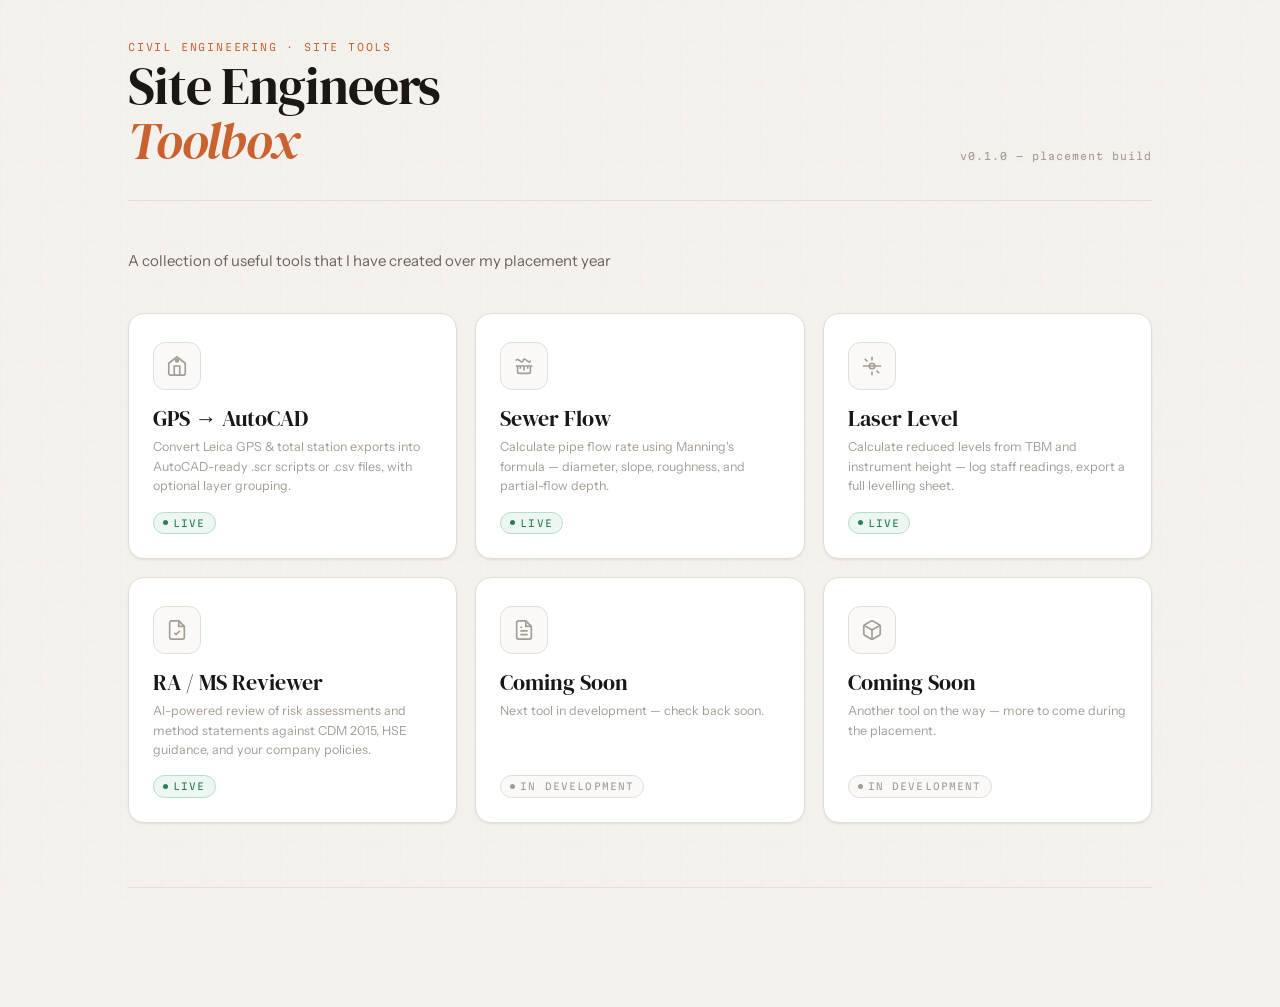
==== commit be39f33b: "Add files via upload" ====
--- a/index.html
+++ b/index.html
@@ -115,7 +115,7 @@
   letter-spacing:-0.02em; color:var(--text); line-height:1.05;
   animation: slideDown 0.7s var(--ease-out) both 0.1s;
 }
-h1 em { font-style:italic; color:var(--accent); }
+h1 em { font-style:italic; color:var(--accent); cursor:pointer; user-select:none; }
 .header-right { display:flex; align-items:center; gap:8px; padding-bottom:4px; flex-direction:column; align-items:flex-end; gap:10px; }
 
 .badge {
@@ -209,25 +209,19 @@
 .tool-card.live:hover .tool-icon-wrap { background:var(--accent-bg); border-color:var(--accent-border); color:var(--accent); }
 .tool-card.live:hover .tool-icon-wrap svg { transform:scale(1.1); }
 
-/* Coming soon card (Tool 02 only) */
+/* Coming soon cards */
 .tool-card.soon {
-  opacity:0.7;
+  opacity:0.45;
+  cursor:default;
+  pointer-events:none;
+  filter:grayscale(0.2);
 }
 .tool-card.soon:hover {
-  transform:translateY(-2px);
-  box-shadow:var(--shadow);
-  opacity:0.9;
-}
-.tool-card.soon:hover .tool-icon-wrap { background:var(--surface2); }
-
-/* Disabled/greyed cards (Tools 03–06) */
-.tool-card.disabled {
-  opacity:0.1;
-  filter:grayscale(1);
-  cursor:not-allowed;
-  pointer-events:none;
-}
-.tool-card.disabled::after { display:none; }
+  transform:none;
+  box-shadow:var(--shadow-sm);
+  opacity:0.5;
+}
+.tool-card.soon::after { display:none; }
 
 /* Accent strip */
 .tool-card.live::before {
@@ -393,7 +387,7 @@
   <header>
     <div class="header-left">
       <div class="header-eyebrow" id="eyebrow" onclick="eyebrowClick()">Civil Engineering · Site Tools</div>
-      <h1>Site Engineers<br><em>Toolbox</em></h1>
+      <h1 id="siteTitle">Site Engineers<br><em id="toolboxWord" onclick="toolboxClick()">Toolbox</em></h1>
     </div>
     <div class="header-right">
       <div class="version-badge" id="versionBadge" onclick="versionClick()">v0.1.0 — placement build</div>
@@ -453,40 +447,57 @@
       <div class="tool-status live-chip"><span class="dot"></span>Live</div>
     </a>
 
-    <!-- 3: Placeholder -->
-    <div class="tool-card disabled">
+    <!-- 3: Laser Level Calculator — LIVE -->
+    <a href="laserlevel.html" class="tool-card live" onclick="addRipple(event)">
       <div class="tool-header">
         <div class="tool-icon-wrap">
           <svg viewBox="0 0 24 24" fill="none" stroke="currentColor" stroke-width="1.8">
-            <rect x="2" y="3" width="20" height="14" rx="2"/><line x1="8" y1="21" x2="16" y2="21"/><line x1="12" y1="17" x2="12" y2="21"/>
+            <line x1="2" y1="12" x2="22" y2="12"/>
+            <circle cx="12" cy="12" r="3"/>
+            <line x1="12" y1="2" x2="12" y2="6"/>
+            <line x1="12" y1="18" x2="12" y2="22"/>
+            <line x1="4.22" y1="4.22" x2="7.05" y2="7.05"/>
+            <line x1="16.95" y1="16.95" x2="19.78" y2="19.78"/>
+          </svg>
+        </div>
+        <div class="tool-arrow">
+          <svg width="18" height="18" viewBox="0 0 24 24" fill="none" stroke="currentColor" stroke-width="2">
+            <line x1="7" y1="17" x2="17" y2="7"/><polyline points="7 7 17 7 17 17"/>
           </svg>
         </div>
       </div>
       <div>
-        <div class="tool-title">Tool 03</div>
-        <div class="tool-desc" style="margin-top:6px">Placeholder — assign this tool a purpose when you're ready to build it out.</div>
-      </div>
-      <div class="tool-status soon-chip"><span class="dot"></span>Coming Soon</div>
-    </div>
-
-    <!-- 4: Placeholder -->
-    <div class="tool-card disabled">
+        <div class="tool-title">Laser Level</div>
+        <div class="tool-desc" style="margin-top:6px">Calculate reduced levels from TBM and instrument height — log staff readings, export a full levelling sheet.</div>
+      </div>
+      <div class="tool-status live-chip"><span class="dot"></span>Live</div>
+    </a>
+
+    <!-- 4: RA / MS Reviewer — LIVE -->
+    <a href="reviewer.html" class="tool-card live" onclick="addRipple(event)">
       <div class="tool-header">
         <div class="tool-icon-wrap">
           <svg viewBox="0 0 24 24" fill="none" stroke="currentColor" stroke-width="1.8">
-            <polyline points="22 12 18 12 15 21 9 3 6 12 2 12"/>
+            <path d="M14 2H6a2 2 0 00-2 2v16a2 2 0 002 2h12a2 2 0 002-2V8z"/>
+            <polyline points="14 2 14 8 20 8"/>
+            <path d="M9 15l2 2 4-4"/>
+          </svg>
+        </div>
+        <div class="tool-arrow">
+          <svg width="18" height="18" viewBox="0 0 24 24" fill="none" stroke="currentColor" stroke-width="2">
+            <line x1="7" y1="17" x2="17" y2="7"/><polyline points="7 7 17 7 17 17"/>
           </svg>
         </div>
       </div>
       <div>
-        <div class="tool-title">Tool 04</div>
-        <div class="tool-desc" style="margin-top:6px">Placeholder — assign this tool a purpose when you're ready to build it out.</div>
-      </div>
-      <div class="tool-status soon-chip"><span class="dot"></span>Coming Soon</div>
-    </div>
-
-    <!-- 5: Placeholder -->
-    <div class="tool-card disabled">
+        <div class="tool-title">RA / MS Reviewer</div>
+        <div class="tool-desc" style="margin-top:6px">AI-powered review of risk assessments and method statements against CDM 2015, HSE guidance, and your company policies.</div>
+      </div>
+      <div class="tool-status live-chip"><span class="dot"></span>Live</div>
+    </a>
+
+    <!-- 5: Coming Soon -->
+    <div class="tool-card soon">
       <div class="tool-header">
         <div class="tool-icon-wrap">
           <svg viewBox="0 0 24 24" fill="none" stroke="currentColor" stroke-width="1.8">
@@ -498,14 +509,14 @@
         </div>
       </div>
       <div>
-        <div class="tool-title">Tool 05</div>
-        <div class="tool-desc" style="margin-top:6px">Placeholder — assign this tool a purpose when you're ready to build it out.</div>
-      </div>
-      <div class="tool-status soon-chip"><span class="dot"></span>Coming Soon</div>
+        <div class="tool-title">Coming Soon</div>
+        <div class="tool-desc" style="margin-top:6px">Next tool in development — check back soon.</div>
+      </div>
+      <div class="tool-status soon-chip"><span class="dot"></span>In Development</div>
     </div>
 
-    <!-- 6: Placeholder -->
-    <div class="tool-card disabled">
+    <!-- 6: Coming Soon -->
+    <div class="tool-card soon">
       <div class="tool-header">
         <div class="tool-icon-wrap">
           <svg viewBox="0 0 24 24" fill="none" stroke="currentColor" stroke-width="1.8">
@@ -516,17 +527,17 @@
         </div>
       </div>
       <div>
-        <div class="tool-title">Tool 06</div>
-        <div class="tool-desc" style="margin-top:6px">Placeholder — assign this tool a purpose when you're ready to build it out.</div>
-      </div>
-      <div class="tool-status soon-chip"><span class="dot"></span>Coming Soon</div>
+        <div class="tool-title">Coming Soon</div>
+        <div class="tool-desc" style="margin-top:6px">Another tool on the way — more to come during the placement.</div>
+      </div>
+      <div class="tool-status soon-chip"><span class="dot"></span>In Development</div>
     </div>
 
   </div>
 
   <!-- ── Footer ── -->
   <div class="footer-divider">
-    <div class="footer-text">Site Engineers Toolbox · <span class="footer-accent">Dillon Rose </span></div>
+    <div class="footer-text">Site Engineers Toolbox · <span class="footer-accent" id="dillonRose" onclick="dillonClick()" style="cursor:pointer;">Dillon Rose</span></div>
     <div class="footer-text" id="footerTime"></div>
   </div>
 
@@ -595,42 +606,104 @@
   }
 });
 
-// ── Easter egg: Helmet (click 3x = safety briefing modal) ──
-let helmetClicks = 0;
-let helmetTimer;
-function helmetClick() {
-  helmetClicks++;
-  clearTimeout(helmetTimer);
-  document.getElementById('helmetWrap').style.animation = 'hard-hat-bounce 0.5s var(--ease-spring) both';
-  setTimeout(()=>{ document.getElementById('helmetWrap').style.animation=''; }, 600);
-
-  if (helmetClicks === 3) {
-    helmetClicks = 0;
-    //showSafetyBriefing();
-  } else {
-    helmetTimer = setTimeout(()=>{ helmetClicks=0; }, 1000);
-  }
-}
-
-function showSafetyBriefing() {
+// ── Easter egg: Toolbox 3x click → egg list modal ──
+let toolboxClicks = 0, toolboxTimer;
+function toolboxClick() {
+  toolboxClicks++;
+  clearTimeout(toolboxTimer);
+  toolboxTimer = setTimeout(() => toolboxClicks = 0, 800);
+  if (toolboxClicks >= 3) {
+    toolboxClicks = 0;
+    showEggList();
+  }
+}
+
+function showEggList() {
   const overlay = document.createElement('div');
   overlay.className = 'modal-overlay';
   overlay.innerHTML = `
-    <div class="modal-box" onclick="event.stopPropagation()">
-      <div class="modal-eyebrow">⚠ mandatory site briefing</div>
-      <div class="modal-title">Morning Briefing</div>
-      <div class="modal-body">
-        <p>Good morning team. Before we start today, a few reminders:</p>
-        <p>🦺 PPE to be worn at all times on site. Yes, that includes Dave.</p>
-        <p>🚧 The compound gate code has not changed. It is still not "1234".</p>
-        <p>☕ The kettle in the site cabin takes 4 minutes. Plan accordingly.</p>
-        <p>📐 All setting out to be checked and back-checked. Measure twice, dig once.</p>
-        <p>🌧 Weather looking grim. Isn't it always.</p>
-      </div>
-      <div class="modal-footer">[ click anywhere to dismiss · have a safe one ]</div>
+    <div class="modal-box" onclick="event.stopPropagation()" style="max-width:500px;">
+      <div class="modal-eyebrow">🥚 hidden features · homepage only</div>
+      <div class="modal-title">Easter Eggs</div>
+      <div class="modal-body" style="display:flex;flex-direction:column;gap:10px;">
+        <div style="display:flex;gap:12px;align-items:flex-start;padding:10px 12px;background:var(--surface2);border:1px solid var(--border);border-radius:8px;">
+          <span style="font-size:18px;flex-shrink:0;">↑↑↓↓←→←→BA</span>
+          <div><div style="font-weight:600;font-size:13px;color:var(--text);">Konami Code</div><div style="font-size:12px;color:var(--text3);margin-top:2px;">The classic. You know what to do.</div></div>
+        </div>
+        <div style="display:flex;gap:12px;align-items:flex-start;padding:10px 12px;background:var(--surface2);border:1px solid var(--border);border-radius:8px;">
+          <span style="font-size:18px;flex-shrink:0;">⌨️</span>
+          <div><div style="font-weight:600;font-size:13px;color:var(--text);">Type "concrete"</div><div style="font-size:12px;color:var(--text3);margin-top:2px;">Anywhere on the page. Go on.</div></div>
+        </div>
+        <div style="display:flex;gap:12px;align-items:flex-start;padding:10px 12px;background:var(--surface2);border:1px solid var(--border);border-radius:8px;">
+          <span style="font-size:18px;flex-shrink:0;">⌨️</span>
+          <div><div style="font-weight:600;font-size:13px;color:var(--text);">Type "engineer"</div><div style="font-size:12px;color:var(--text3);margin-top:2px;">A little acknowledgement.</div></div>
+        </div>
+        <div style="display:flex;gap:12px;align-items:flex-start;padding:10px 12px;background:var(--surface2);border:1px solid var(--border);border-radius:8px;">
+          <span style="font-size:18px;flex-shrink:0;">🏷️</span>
+          <div><div style="font-weight:600;font-size:13px;color:var(--text);">Click the version badge 7×</div><div style="font-size:12px;color:var(--text3);margin-top:2px;">Unlocks night shift mode.</div></div>
+        </div>
+        <div style="display:flex;gap:12px;align-items:flex-start;padding:10px 12px;background:var(--surface2);border:1px solid var(--border);border-radius:8px;">
+          <span style="font-size:18px;flex-shrink:0;">📡</span>
+          <div><div style="font-weight:600;font-size:13px;color:var(--text);">Click the eyebrow text</div><div style="font-size:12px;color:var(--text3);margin-top:2px;">A hint lives here.</div></div>
+        </div>
+        <div style="display:flex;gap:12px;align-items:flex-start;padding:10px 12px;background:var(--surface2);border:1px solid var(--border);border-radius:8px;">
+          <span style="font-size:18px;flex-shrink:0;">😴</span>
+          <div><div style="font-weight:600;font-size:13px;color:var(--text);">Go idle for 45 seconds</div><div style="font-size:12px;color:var(--text3);margin-top:2px;">The cards get restless without you.</div></div>
+        </div>
+        <div style="display:flex;gap:12px;align-items:flex-start;padding:10px 12px;background:var(--surface2);border:1px solid var(--border);border-radius:8px;">
+          <span style="font-size:18px;flex-shrink:0;">🦺</span>
+          <div><div style="font-weight:600;font-size:13px;color:var(--text);">Click Dillon Rose 3×</div><div style="font-size:12px;color:var(--text3);margin-top:2px;">You probably shouldn't.</div></div>
+        </div>
+      </div>
+      <div class="modal-footer">[ click anywhere to close · there are more eggs on other pages ]</div>
     </div>
   `;
-  overlay.addEventListener('click', ()=>overlay.remove());
+  overlay.addEventListener('click', () => overlay.remove());
+  document.body.appendChild(overlay);
+}
+
+// ── Easter egg: Dillon Rose 3x click ──
+let dillonClicks = 0, dillonTimer;
+function dillonClick() {
+  dillonClicks++;
+  clearTimeout(dillonTimer);
+  // Wobble the name
+  const el = document.getElementById('dillonRose');
+  el.style.animation = 'none';
+  void el.offsetWidth;
+  el.style.animation = 'wiggle 0.4s var(--ease-spring)';
+  setTimeout(() => el.style.animation = '', 450);
+
+  dillonTimer = setTimeout(() => dillonClicks = 0, 900);
+  if (dillonClicks >= 3) {
+    dillonClicks = 0;
+    showDillonEgg();
+  }
+}
+
+function showDillonEgg() {
+  const overlay = document.createElement('div');
+  overlay.className = 'modal-overlay';
+  overlay.innerHTML = `
+    <div class="modal-box" onclick="event.stopPropagation()" style="text-align:center;max-width:420px;">
+      <div style="font-size:52px;margin-bottom:12px;animation:bounce-in 0.5s var(--ease-spring) both;">👷</div>
+      <div class="modal-eyebrow" style="justify-content:center;">⚠ employee file · strictly confidential</div>
+      <div class="modal-title" style="margin-bottom:16px;">Dillon Rose</div>
+      <div class="modal-body" style="font-family:'Martian Mono',monospace;font-size:10px;line-height:2;letter-spacing:0.06em;color:var(--text2);">
+        <div style="display:grid;grid-template-columns:auto 1fr;gap:4px 16px;text-align:left;background:var(--surface2);border:1px solid var(--border);border-radius:8px;padding:14px 16px;margin-bottom:14px;">
+          <span style="color:var(--text3);">ROLE</span><span>Placement Site Engineer</span>
+          <span style="color:var(--text3);">INSTITUTION</span><span>University of Liverpool</span>
+          <span style="color:var(--text3);">YEAR</span><span>3</span>
+          <span style="color:var(--text3);">THREAT LEVEL</span><span style="color:var(--green);">Minimal ✓</span>
+          <span style="color:var(--text3);">SETTING OUT</span><span style="color:var(--accent);">"One seccond"</span>
+          <span style="color:var(--text3);">KNOWN SKILLS</span><span>AutoCAD, GPS, worrying</span>
+        </div>
+        <div style="color:var(--text3);font-size:9px;">This file is auto-generated and entirely fictitious.<br>Any resemblance to a real placement student is intentional.</div>
+      </div>
+      <div class="modal-footer" style="text-align:center;margin-top:16px;">[ click anywhere to seal this file ]</div>
+    </div>
+  `;
+  overlay.addEventListener('click', () => overlay.remove());
   document.body.appendChild(overlay);
 }
 
@@ -654,6 +727,7 @@
 function toggleDarkMode() {
   document.body.classList.toggle('dark-mode');
   const isDark = document.body.classList.contains('dark-mode');
+  localStorage.setItem('darkmode', isDark ? 'true' : 'false');
   const announce = document.createElement('div');
   announce.className='dark-announce';
   announce.textContent = isDark ? '' : '';
@@ -671,6 +745,25 @@
   });
 }
 
+// ── Init dark mode from localStorage or URL param ──
+(function(){
+  const p = new URLSearchParams(window.location.search);
+  const isDark = p.get('darkmode') === 'true' || localStorage.getItem('darkmode') === 'true';
+  if (isDark) {
+    document.body.classList.add('dark-mode');
+    document.querySelectorAll('a.tool-card.live').forEach(a => {
+      const url = new URL(a.href, window.location.href);
+      url.searchParams.set('darkmode','true');
+      a.href = url.href;
+    });
+    // Update badge text after DOM is ready
+    document.addEventListener('DOMContentLoaded', () => {
+      const vb = document.getElementById('versionBadge');
+      if (vb) vb.textContent = 'v0.1.0 — night shift 🌑';
+    });
+  }
+})();
+
 // ── Easter egg: eyebrow click (types out morse code hint) ──
 let eyebrowClicks = 0;
 function eyebrowClick() {
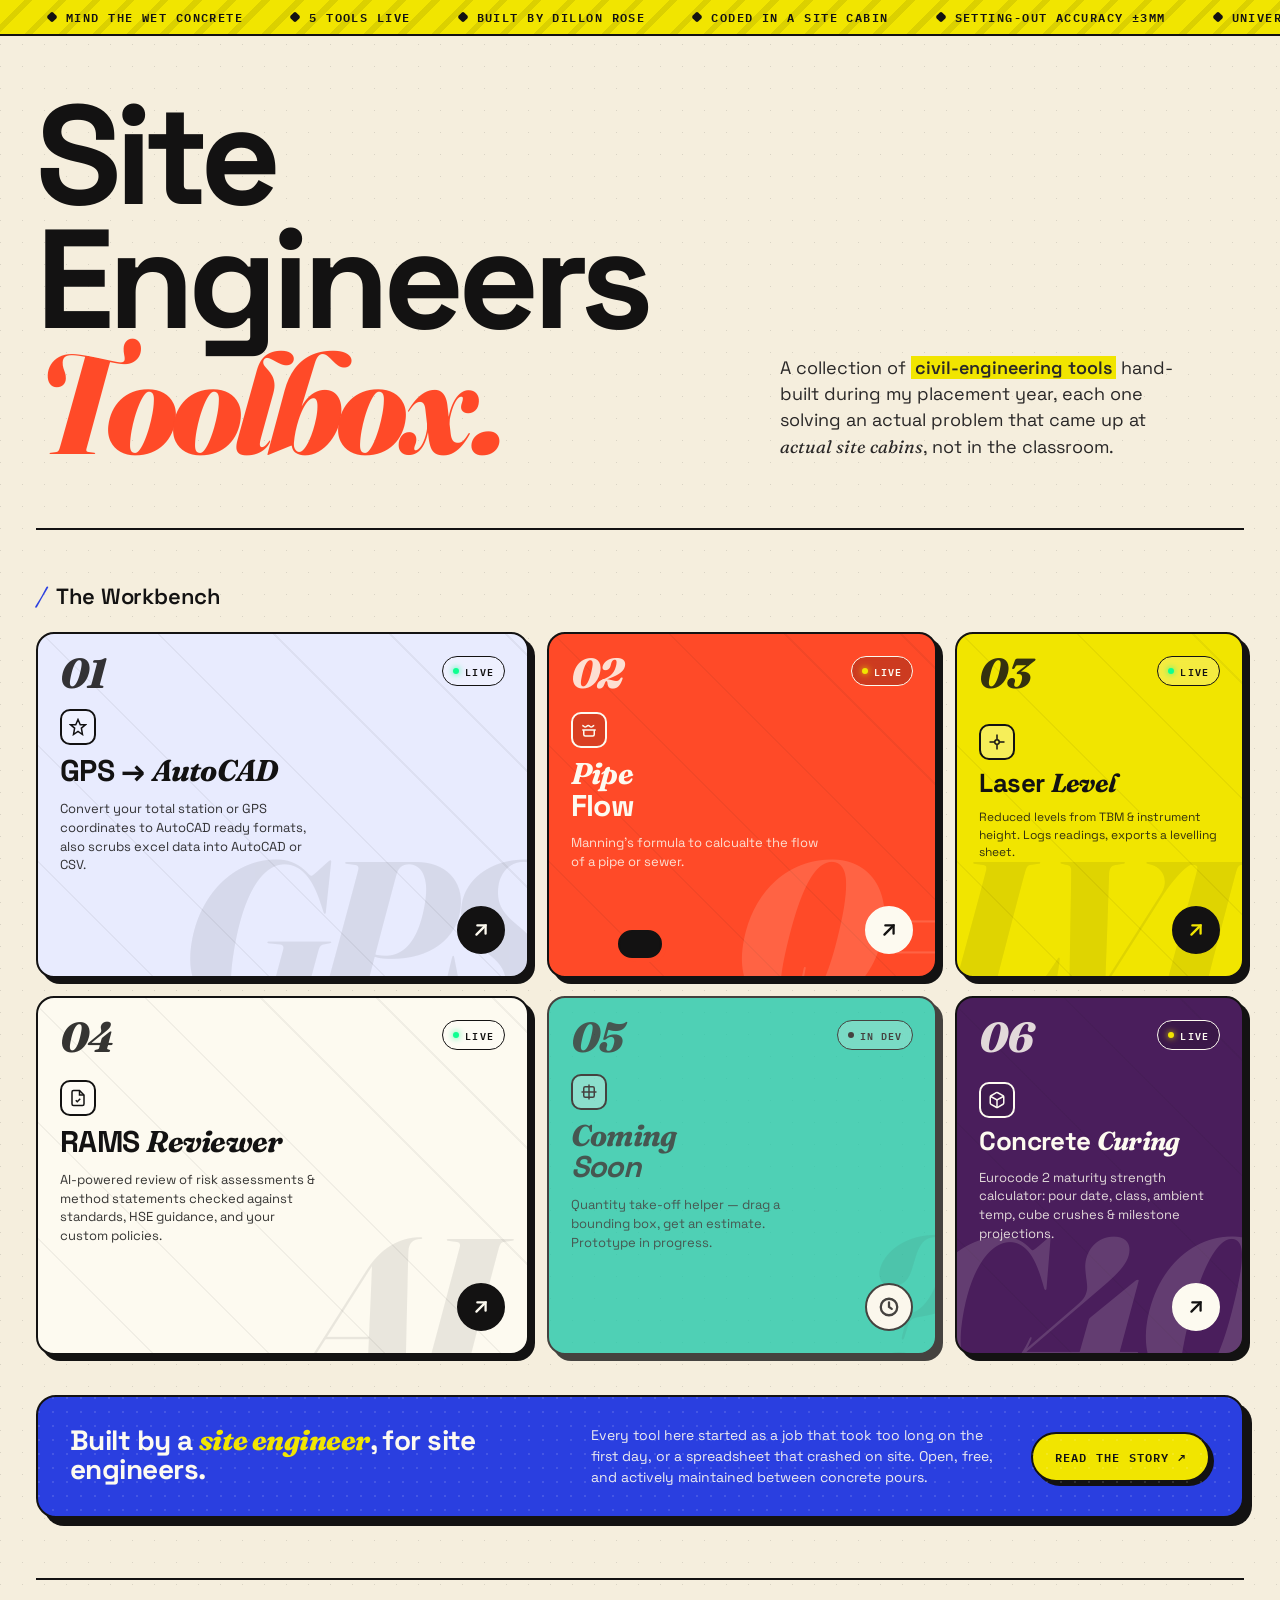
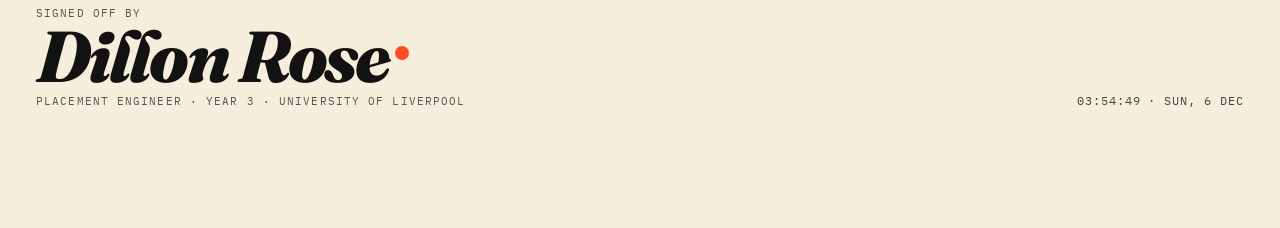
==== commit dd4938be: "Add files via upload" ====
--- a/index.html
+++ b/index.html
@@ -1,876 +1,496 @@
-<!DOCTYPE html>
+<!doctype html>
 <html lang="en">
 <head>
-<meta charset="UTF-8">
-<meta name="viewport" content="width=device-width, initial-scale=1.0">
+<meta charset="utf-8" />
+<meta name="viewport" content="width=device-width,initial-scale=1" />
 <title>Site Engineers Toolbox</title>
-<link rel="icon" type="image/x-icon" href="/favicon.ico">
-<link href="https://fonts.googleapis.com/css2?family=DM+Serif+Display:ital@0;1&family=Instrument+Sans:wght@400;500;600&family=Martian+Mono:wght@300;400&display=swap" rel="stylesheet">
+<link rel="icon" type="image/x-icon" href="../favicon.ico">
+<link rel="preconnect" href="https://fonts.googleapis.com">
+<link rel="preconnect" href="https://fonts.gstatic.com" crossorigin>
+<link href="https://fonts.googleapis.com/css2?family=Space+Grotesk:wght@400;500;600;700&family=IBM+Plex+Mono:wght@400;500;600&family=Fraunces:ital,wght@0,600;0,800;1,600;1,800&display=swap" rel="stylesheet">
 <style>
-*, *::before, *::after { box-sizing: border-box; margin: 0; padding: 0; }
-
-:root {
-  --bg:#f5f2ee; --surface:#ffffff; --surface2:#faf9f7;
-  --border:#e4ddd5; --border2:#d4cdc4;
-  --text:#1a1714; --text2:#6b6259; --text3:#a59d94;
-  --accent:#c9622f; --accent-bg:#fdf1eb; --accent-border:#f0c5ae;
-  --green:#2e7d55; --green-bg:#edf7f2; --red:#c0392b;
-  --shadow-sm:0 1px 3px rgba(0,0,0,0.06),0 1px 2px rgba(0,0,0,0.04);
-  --shadow:0 4px 16px rgba(0,0,0,0.07),0 1px 4px rgba(0,0,0,0.05);
-  --shadow-lg:0 12px 40px rgba(0,0,0,0.1),0 4px 12px rgba(0,0,0,0.06);
-  --radius:10px; --radius-sm:6px; --radius-lg:16px;
-  --ease-spring: cubic-bezier(0.34,1.56,0.64,1);
-  --ease-out: cubic-bezier(0.16,1,0.3,1);
-}
-
-/* ── Dark mode backdrop scrim ── */
-.dark-scrim {
-  position:fixed; inset:0; z-index:0;
-  background:rgba(6,5,3,0.0);
-  backdrop-filter:blur(0px);
-  -webkit-backdrop-filter:blur(0px);
-  pointer-events:none;
-  transition: background 0.5s ease, backdrop-filter 0.5s ease, -webkit-backdrop-filter 0.5s ease;
-}
-body.dark-mode .dark-scrim {
-  background:rgba(6,5,3,0.55);
-  backdrop-filter:blur(3px);
-  -webkit-backdrop-filter:blur(3px);
-}
-body.dark-mode {
-  --bg:#111009; --surface:#1a1714; --surface2:#1f1c18;
-  --border:#2e2925; --border2:#3a3530;
-  --text:#e8e4df; --text2:#a59d94; --text3:#6b6259;
-  --accent:#e07840; --accent-bg:#2a1a10; --accent-border:#5a3020;
-  --green:#3a9966; --green-bg:#0d2018; --red:#e05040;
-  --shadow-sm:0 1px 3px rgba(0,0,0,0.3),0 1px 2px rgba(0,0,0,0.2);
-  --shadow:0 4px 16px rgba(0,0,0,0.4),0 1px 4px rgba(0,0,0,0.3);
-  --shadow-lg:0 12px 40px rgba(0,0,0,0.5),0 4px 12px rgba(0,0,0,0.4);
-}
-
-html,body { height:100%; background:var(--bg); color:var(--text); font-family:'Instrument Sans',sans-serif; font-size:14px; line-height:1.5; -webkit-font-smoothing:antialiased; overflow-x:hidden; transition: background 0.5s, color 0.5s; }
-
-/* Paper grain */
-body::before { content:''; position:fixed; inset:0; opacity:0.025; background-image:url("data:image/svg+xml,%3Csvg viewBox='0 0 256 256' xmlns='http://www.w3.org/2000/svg'%3E%3Cfilter id='n'%3E%3CfeTurbulence type='fractalNoise' baseFrequency='0.9' numOctaves='4' stitchTiles='stitch'/%3E%3C/filter%3E%3Crect width='100%25' height='100%25' filter='url(%23n)'/%3E%3C/svg%3E"); background-size:200px; pointer-events:none; z-index:0; }
-
-/* Subtle grid overlay */
-body::after { 
-  content:''; position:fixed; inset:0; 
-  background-image: 
-    linear-gradient(rgba(201,98,47,0.03) 1px, transparent 1px),
-    linear-gradient(90deg, rgba(201,98,47,0.03) 1px, transparent 1px);
-  background-size:40px 40px; pointer-events:none; z-index:0; opacity:0.6;
-}
-
-/* ── Animations ── */
-@keyframes slideDown  { from { opacity:0; transform:translateY(-22px); } to { opacity:1; transform:none; } }
-@keyframes slideUp    { from { opacity:0; transform:translateY(22px);  } to { opacity:1; transform:none; } }
-@keyframes slideLeft  { from { opacity:0; transform:translateX(22px);  } to { opacity:1; transform:none; } }
-@keyframes fadeIn     { from { opacity:0; } to { opacity:1; } }
-@keyframes scaleIn    { from { opacity:0; transform:scale(0.94); } to { opacity:1; transform:scale(1); } }
-@keyframes shimmer    { 0%   { background-position:-400px 0; } 100% { background-position:400px 0; } }
-@keyframes spin       { to   { transform:rotate(360deg); } }
-@keyframes float      { 0%,100% { transform:translateY(0px); } 50% { transform:translateY(-5px); } }
-@keyframes pulse-ring { 0%   { transform:scale(0.9); opacity:0.6; } 100% { transform:scale(1.8); opacity:0; } }
-@keyframes bounce-in  { 0%   { transform:scale(0); opacity:0; } 60%  { transform:scale(1.15); opacity:1; } 80%  { transform:scale(0.95); } 100% { transform:scale(1); } }
-@keyframes ripple-anim { to { transform:scale(4); opacity:0; } }
-@keyframes count-pop  { 0%   { transform:scale(1); } 40%  { transform:scale(1.25); } 100% { transform:scale(1); } }
-@keyframes status-in  { from { opacity:0; transform:translateY(6px); } to { opacity:1; transform:none; } }
-@keyframes wiggle     { 0%,100% { transform:rotate(0deg); } 25% { transform:rotate(-3deg); } 75% { transform:rotate(3deg); } }
-@keyframes shake      { 0%,100%{transform:translateX(0)} 25%{transform:translateX(-6px)} 75%{transform:translateX(6px)} }
-@keyframes concrete-splat { 
-  0%   { transform:scale(0) rotate(0deg); opacity:1; }
-  60%  { transform:scale(1.4) rotate(20deg); opacity:0.8; }
-  100% { transform:scale(2.2) rotate(40deg); opacity:0; }
-}
-@keyframes hard-hat-bounce {
-  0%,100%{transform:translateY(0) rotate(0deg)}
-  30%{transform:translateY(-20px) rotate(-10deg)}
-  60%{transform:translateY(-10px) rotate(5deg)}
-}
-@keyframes card-idle-wobble {
-  0%,100% { transform: rotate(0deg) translateY(0); }
-  33%  { transform: rotate(0.4deg) translateY(-1px); }
-  66%  { transform: rotate(-0.4deg) translateY(1px); }
-}
-
-.app { position:relative; z-index:1; min-height:100vh; max-width:1080px; margin:0 auto; padding:0 28px 80px; }
-
-/* ── Header ── */
-header {
-  padding:40px 0 32px; display:flex; align-items:flex-end; justify-content:space-between;
-  border-bottom:1px solid var(--border); margin-bottom:48px;
-  animation: slideDown 0.6s var(--ease-out) both;
-}
-.header-left { display:flex; flex-direction:column; gap:4px; }
-.header-eyebrow {
-  font-family:'Martian Mono',monospace; font-size:10px; font-weight:300;
-  letter-spacing:0.18em; text-transform:uppercase; color:var(--accent);
-  animation: fadeIn 0.8s ease both 0.3s; cursor:pointer; user-select:none;
-  transition: letter-spacing 0.3s;
-}
-.header-eyebrow:hover { letter-spacing:0.28em; }
-h1 {
-  font-family:'DM Serif Display',serif; font-size:52px; font-weight:400;
-  letter-spacing:-0.02em; color:var(--text); line-height:1.05;
-  animation: slideDown 0.7s var(--ease-out) both 0.1s;
-}
-h1 em { font-style:italic; color:var(--accent); cursor:pointer; user-select:none; }
-.header-right { display:flex; align-items:center; gap:8px; padding-bottom:4px; flex-direction:column; align-items:flex-end; gap:10px; }
-
-.badge {
-  font-family:'Martian Mono',monospace; font-size:10px; font-weight:300;
-  letter-spacing:0.12em; padding:4px 10px; border-radius:100px;
-  background:var(--accent-bg); color:var(--accent); border:1px solid var(--accent-border);
-  transition: transform 0.2s var(--ease-spring), box-shadow 0.2s;
-}
-.badge:hover { transform:translateY(-2px); box-shadow:var(--shadow); cursor:default; }
-.badge-row { display:flex; gap:6px; }
-.badge:nth-child(1) { animation: slideLeft 0.5s var(--ease-out) both 0.4s; }
-.badge:nth-child(2) { animation: slideLeft 0.5s var(--ease-out) both 0.5s; }
-
-.version-badge {
-  font-family:'Martian Mono',monospace; font-size:10px; color:var(--text3);
-  letter-spacing:0.1em; cursor:pointer; user-select:none;
-  transition: color 0.2s;
-  animation: slideLeft 0.5s var(--ease-out) both 0.6s;
-}
-.version-badge:hover { color:var(--accent); }
-
-/* ── Helmet icon ── */
-.helmet-wrap {
-  width:52px; height:52px; display:flex; align-items:center; justify-content:center;
-  cursor:pointer; user-select:none;
-  animation: slideLeft 0.5s var(--ease-out) both 0.35s;
-  transition: transform 0.3s var(--ease-spring);
-  position:relative;
-}
-.helmet-wrap:hover { transform:translateY(-3px) rotate(-5deg); }
-.helmet-wrap svg { width:40px; height:40px; }
-.helmet-ping {
-  position:absolute; top:-2px; right:-2px; width:10px; height:10px;
-  background:var(--green); border-radius:50%; border:2px solid var(--bg);
-}
-.helmet-ping::after {
-  content:''; position:absolute; inset:-3px; border-radius:50%;
-  border:1.5px solid var(--green); animation:pulse-ring 1.8s ease-in-out infinite;
-}
-
-/* ── Subtitle ── */
-.subtitle {
-  font-size:15px; color:var(--text2); max-width:500px; line-height:1.6;
-  margin-bottom:40px;
-  animation: slideUp 0.6s var(--ease-out) both 0.25s;
-}
-
-/* ── Tool grid ── */
-.tool-grid {
-  display:grid; grid-template-columns:repeat(3,1fr); gap:18px;
-}
-
-/* Staggered card animations */
-.tool-card:nth-child(1) { animation: slideUp 0.55s var(--ease-out) both 0.1s; }
-.tool-card:nth-child(2) { animation: slideUp 0.55s var(--ease-out) both 0.18s; }
-.tool-card:nth-child(3) { animation: slideUp 0.55s var(--ease-out) both 0.26s; }
-.tool-card:nth-child(4) { animation: slideUp 0.55s var(--ease-out) both 0.34s; }
-.tool-card:nth-child(5) { animation: slideUp 0.55s var(--ease-out) both 0.42s; }
-.tool-card:nth-child(6) { animation: slideUp 0.55s var(--ease-out) both 0.50s; }
-
-.tool-card {
-  background:var(--surface); border:1px solid var(--border);
-  border-radius:var(--radius-lg); box-shadow:var(--shadow-sm);
-  padding:28px 24px 24px;
-  display:flex; flex-direction:column; gap:16px;
-  position:relative; overflow:hidden;
-  transition: box-shadow 0.3s var(--ease-out), transform 0.3s var(--ease-out), border-color 0.3s;
-  text-decoration:none; color:inherit;
-  cursor:pointer;
-}
-
-/* Shimmer on hover */
-.tool-card::after {
-  content:''; position:absolute; inset:0;
-  background:linear-gradient(105deg, transparent 40%, rgba(255,255,255,0.45) 50%, transparent 60%);
-  background-size:400px 100%; background-repeat:no-repeat; background-position:-400px 0;
-  transition: opacity 0.2s; opacity:0; pointer-events:none; border-radius:var(--radius-lg);
-}
-.tool-card:hover::after { animation:shimmer 0.8s ease forwards; opacity:1; }
-
-/* Live card */
-.tool-card.live {
-  border-color:var(--border);
-}
-.tool-card.live:hover {
-  transform:translateY(-5px);
-  box-shadow:var(--shadow-lg);
-  border-color:var(--accent-border);
-}
-.tool-card.live:hover .tool-arrow { transform:translate(3px,-3px); opacity:1; }
-.tool-card.live:hover .tool-icon-wrap { background:var(--accent-bg); border-color:var(--accent-border); color:var(--accent); }
-.tool-card.live:hover .tool-icon-wrap svg { transform:scale(1.1); }
-
-/* Coming soon cards */
-.tool-card.soon {
-  opacity:0.45;
-  cursor:default;
-  pointer-events:none;
-  filter:grayscale(0.2);
-}
-.tool-card.soon:hover {
-  transform:none;
-  box-shadow:var(--shadow-sm);
-  opacity:0.5;
-}
-.tool-card.soon::after { display:none; }
-
-/* Accent strip */
-.tool-card.live::before {
-  content:''; position:absolute; top:0; left:0; right:0; height:2px;
-  background:linear-gradient(90deg, var(--accent), #e8854a);
-  opacity:0; transition:opacity 0.3s;
-}
-.tool-card.live:hover::before { opacity:1; }
-
-/* Tool icon */
-.tool-icon-wrap {
-  width:48px; height:48px; border-radius:12px;
-  background:var(--surface2); border:1px solid var(--border);
-  display:flex; align-items:center; justify-content:center;
-  color:var(--text3); flex-shrink:0;
-  transition:all 0.3s var(--ease-spring);
-}
-.tool-icon-wrap svg { width:22px; height:22px; transition:transform 0.3s var(--ease-spring); }
-
-/* Tool content */
-.tool-header { display:flex; align-items:flex-start; justify-content:space-between; gap:8px; }
-.tool-title { font-family:'DM Serif Display',serif; font-size:22px; line-height:1.15; color:var(--text); }
-.tool-desc { font-size:12.5px; color:var(--text3); line-height:1.55; flex:1; }
-
-/* Arrow */
-.tool-arrow {
-  color:var(--accent); opacity:0; transition:all 0.25s var(--ease-spring);
-  flex-shrink:0; margin-top:2px;
-}
-
-/* Status chip */
-.tool-status {
-  display:inline-flex; align-items:center; gap:5px;
-  font-family:'Martian Mono',monospace; font-size:9.5px; letter-spacing:0.12em;
-  text-transform:uppercase; padding:3px 9px; border-radius:100px; align-self:flex-start;
-  margin-top:auto;
-}
-.tool-status.live-chip { background:var(--green-bg); color:var(--green); border:1px solid #b8ddc9; }
-.tool-status.soon-chip { background:var(--surface2); color:var(--text3); border:1px solid var(--border); }
-.tool-status .dot { width:5px; height:5px; border-radius:50%; background:currentColor; flex-shrink:0; }
-.tool-status.live-chip .dot { animation:pulse-ring 1.8s ease-in-out infinite; box-shadow:0 0 0 0 var(--green); }
-
-/* Ripple */
-.ripple {
-  position:absolute; border-radius:50%; transform:scale(0);
-  background:rgba(201,98,47,0.12);
-  animation:ripple-anim 0.55s var(--ease-out) forwards; pointer-events:none;
-}
-
-/* ── Footer divider ── */
-.footer-divider {
-  margin-top:64px; padding-top:24px; border-top:1px solid var(--border);
-  display:flex; align-items:center; justify-content:space-between;
-  animation:fadeIn 0.8s ease both 0.8s;
-}
-.footer-text { font-family:'Martian Mono',monospace; font-size:10px; color:var(--text3); letter-spacing:0.12em; text-transform:uppercase; }
-.footer-accent { color:var(--accent); }
-
-/* ── Toasts ── */
-.toast {
-  position:fixed; bottom:28px; right:28px; z-index:9999;
-  background:var(--surface); border:1px solid var(--border); border-radius:12px;
-  padding:14px 18px; box-shadow:var(--shadow-lg);
-  display:flex; align-items:center; gap:12px; max-width:340px;
-  animation:slideUp 0.4s var(--ease-spring) both;
-  font-family:'Instrument Sans',sans-serif;
-}
-.toast-icon { width:32px; height:32px; border-radius:50%; display:flex; align-items:center; justify-content:center; flex-shrink:0; }
-.toast-title { font-size:13px; font-weight:600; color:var(--text); }
-.toast-sub { font-family:'Martian Mono',monospace; font-size:10px; color:var(--text3); letter-spacing:0.05em; margin-top:2px; }
-
-/* ── Konami overlay ── */
-.konami-overlay {
-  position:fixed;inset:0;z-index:9000;display:flex;align-items:center;justify-content:center;
-  background:rgba(10,10,10,0.88);backdrop-filter:blur(6px);
-  animation:fadeIn 0.3s ease both;cursor:pointer;
-}
-.konami-box {
-  background:#0d1a0f;border:1px solid #2e7d55;border-radius:20px;
-  padding:40px 48px;text-align:center;max-width:480px;
-  box-shadow:0 0 80px rgba(46,125,85,0.25),0 20px 60px rgba(0,0,0,0.5);
-  animation:scaleIn 0.4s var(--ease-spring) both;
-  font-family:'Martian Mono',monospace;
-}
-.konami-title { font-family:'DM Serif Display',serif;font-size:34px;color:#4caf72;margin-bottom:8px; }
-.konami-seq { font-size:20px;letter-spacing:0.15em;margin:16px 0;color:#6cc49a; }
-.konami-msg { font-size:11px;color:#3a7d55;line-height:1.9;letter-spacing:0.06em; }
-.konami-sub { font-size:10px;color:#2e5c40;margin-top:20px;letter-spacing:0.08em; }
-
-/* ── Safety briefing modal ── */
-.modal-overlay {
-  position:fixed;inset:0;z-index:9000;display:flex;align-items:center;justify-content:center;
-  background:rgba(26,23,20,0.75);backdrop-filter:blur(4px);
-  animation:fadeIn 0.25s ease both;cursor:pointer;
-}
-.modal-box {
-  background:var(--surface); border:1px solid var(--border); border-radius:20px;
-  padding:36px 40px; max-width:440px; text-align:left;
-  box-shadow:var(--shadow-lg);
-  animation:scaleIn 0.4s var(--ease-spring) both; cursor:default;
-}
-.modal-title { font-family:'DM Serif Display',serif;font-size:28px;color:var(--text);margin-bottom:6px; }
-.modal-eyebrow { font-family:'Martian Mono',monospace;font-size:10px;color:var(--accent);letter-spacing:0.15em;text-transform:uppercase;margin-bottom:12px; }
-.modal-body { font-size:13px;color:var(--text2);line-height:1.7; }
-.modal-body p { margin-bottom:10px; }
-.modal-footer { font-family:'Martian Mono',monospace;font-size:10px;color:var(--text3);margin-top:20px;letter-spacing:0.08em; }
-
-/* ── Dark mode toggle flash ── */
-@keyframes flash-in {
-  0%   { opacity:0; transform:scale(0.8); }
-  50%  { opacity:1; transform:scale(1.05); }
-  100% { opacity:1; transform:scale(1); }
-}
-.dark-announce {
-  position:fixed;top:50%;left:50%;transform:translate(-50%,-50%);
-  z-index:9999;pointer-events:none;
-  font-family:'DM Serif Display',serif;font-size:48px;color:var(--accent);
-  animation:flash-in 0.5s var(--ease-spring) both, fadeIn 0.3s ease 1.2s reverse both;
-  text-align:center;
-}
-
-/* ── Idle wobble state ── */
-.tool-card.wobbling { animation:card-idle-wobble 0.6s ease-in-out infinite !important; }
-.tool-card.wobbling:nth-child(2) { animation-delay:0.1s !important; }
-.tool-card.wobbling:nth-child(3) { animation-delay:0.2s !important; }
-.tool-card.wobbling:nth-child(4) { animation-delay:0.15s !important; }
-.tool-card.wobbling:nth-child(5) { animation-delay:0.05s !important; }
-.tool-card.wobbling:nth-child(6) { animation-delay:0.25s !important; }
-
-/* ── Concrete splat ── */
-.concrete-splat {
-  position:fixed;pointer-events:none;z-index:8000;
-  width:80px;height:80px;font-size:60px;
-  display:flex;align-items:center;justify-content:center;
-  animation:concrete-splat 1.2s var(--ease-out) forwards;
-  transform-origin:center;
-}
-
-/* ── Level indicator ── */
-.level-bar {
-  position:fixed;bottom:0;left:0;right:0;height:3px;z-index:9999;
-  background:transparent;pointer-events:none;
-}
-.level-bar-fill {
-  height:100%;background:linear-gradient(90deg,var(--accent),#e8854a);
-  transition:width 0.3s var(--ease-out);
-}
-
-@media (max-width:720px) {
-  .tool-grid { grid-template-columns:repeat(2,1fr); }
-  h1 { font-size:38px; }
-}
-@media (max-width:480px) {
-  .tool-grid { grid-template-columns:1fr; }
-}
+  :root{
+    --cream:#F5EEDD; --ink:#131212; --cobalt:#2A3FE0; --hivis:#F1E500;
+    --coral:#FF4A28; --mint:#1FC8A9; --plum:#4A1E5C; --paper:#FDFAF0;
+  }
+  *{box-sizing:border-box}
+  html,body{margin:0;padding:0;background:var(--cream);color:var(--ink);font-family:'Space Grotesk',system-ui,sans-serif;-webkit-font-smoothing:antialiased;overflow-x:hidden}
+  body{
+    min-height:100vh;
+    background-image:radial-gradient(circle at 0.5px 0.5px,rgba(19,18,18,0.12) 0.5px,transparent 0),linear-gradient(var(--cream),var(--cream));
+    background-size:22px 22px,100% 100%;
+  }
+  .mono{font-family:'IBM Plex Mono',monospace}
+  .serif{font-family:'Fraunces',serif;font-style:italic}
+  a{color:inherit;text-decoration:none}
+  button{font-family:inherit;cursor:pointer;border:none;background:none}
+
+  /* ─── HI-VIS TICKER ─── */
+  .tape{position:sticky;top:0;z-index:50;background:var(--hivis);border-bottom:2.5px solid var(--ink);overflow:hidden;height:36px;display:flex;align-items:center;background-image:repeating-linear-gradient(-45deg,transparent 0 18px,rgba(0,0,0,0.09) 18px 24px)}
+  .tape-inner{display:flex;gap:48px;white-space:nowrap;animation:tape-scroll 40s linear infinite;font-family:'IBM Plex Mono',monospace;font-size:12px;font-weight:600;letter-spacing:0.12em;text-transform:uppercase;padding-left:48px}
+  .tape-inner span{display:inline-flex;align-items:center;gap:10px}
+  .tape-dot{width:8px;height:8px;background:var(--ink);border-radius:2px;transform:rotate(45deg)}
+  @keyframes tape-scroll{from{transform:translateX(0)}to{transform:translateX(-50%)}}
+
+  /* ─── LAYOUT ─── */
+  .wrap{max-width:1280px;margin:0 auto;padding:28px 36px 120px;position:relative}
+
+  /* TOP BAR */
+  .topbar{display:flex;justify-content:space-between;align-items:center;margin-bottom:36px;gap:20px}
+  .brandmark{display:flex;align-items:center;gap:14px}
+  .brandmark .sq{width:38px;height:38px;background:var(--ink);color:var(--hivis);display:flex;align-items:center;justify-content:center;font-weight:700;font-size:20px;border-radius:3px;transform:rotate(-4deg);transition:transform .3s cubic-bezier(.34,1.56,.64,1)}
+  .brandmark:hover .sq{transform:rotate(6deg) scale(1.08)}
+  .brandmark .lbl{font-weight:600;font-size:14px;letter-spacing:-0.01em}
+  .brandmark .lbl small{display:block;font-family:'IBM Plex Mono',monospace;font-size:10px;font-weight:500;color:#666;letter-spacing:0.14em;text-transform:uppercase;margin-top:1px}
+  .topbar-right{display:flex;gap:10px;align-items:center}
+  .pill{font-family:'IBM Plex Mono',monospace;font-size:11px;font-weight:500;letter-spacing:0.1em;text-transform:uppercase;padding:7px 13px;border:1.5px solid var(--ink);border-radius:100px;background:var(--paper);display:inline-flex;align-items:center;gap:7px;transition:all .2s}
+  .pill:hover{background:var(--ink);color:var(--paper);cursor:pointer}
+  .pill .led{width:7px;height:7px;background:var(--mint);border-radius:50%;box-shadow:0 0 0 0 var(--mint);animation:ledpulse 1.6s ease-in-out infinite}
+  @keyframes ledpulse{0%,100%{box-shadow:0 0 0 0 rgba(31,200,169,.7)}50%{box-shadow:0 0 0 7px rgba(31,200,169,0)}}
+
+  /* HERO */
+  .hero{position:relative;padding:30px 0 60px;border-bottom:2.5px solid var(--ink);margin-bottom:52px}
+  .hero-grid{display:grid;grid-template-columns:1.5fr 1fr;gap:48px;align-items:end}
+  .hero h1{font-family:'Space Grotesk',sans-serif;font-weight:700;font-size:clamp(64px,11vw,148px);line-height:0.88;letter-spacing:-0.045em;margin:0;position:relative}
+  .hero h1 .row1{display:block}
+  .hero h1 .row2{display:block;position:relative;color:var(--coral)}
+  .hero h1 .row2 .toolbox{font-family:'Fraunces',serif;font-style:italic;font-weight:800;position:relative;display:inline-block;cursor:pointer;transition:transform .3s cubic-bezier(.34,1.56,.64,1)}
+  .hero h1 .row2 .toolbox:hover{transform:rotate(-2deg) scale(1.03)}
+  .hero h1 .row2 .toolbox::after{content:'';position:absolute;left:-4px;right:-4px;bottom:0.12em;height:0.22em;background:var(--hivis);z-index:-1;border:2px solid var(--ink);transform:skew(-8deg,-1deg)}
+  .hero-meta{display:flex;flex-direction:column;gap:14px;padding-bottom:8px}
+  .hero-intro{font-size:18px;line-height:1.45;color:#2a2828;max-width:420px}
+  .hero-intro b{background:var(--hivis);padding:0 4px;font-weight:600}
+
+  /* STICKERS */
+  .sticker{position:absolute;font-family:'IBM Plex Mono',monospace;font-size:11px;font-weight:600;letter-spacing:0.1em;text-transform:uppercase;padding:8px 13px;border:2px solid var(--ink);border-radius:100px;background:var(--paper);box-shadow:3px 3px 0 var(--ink);user-select:none;z-index:2;transition:transform .3s cubic-bezier(.34,1.56,.64,1)}
+  .sticker:hover{transform:rotate(0) scale(1.1)!important;cursor:grab}
+  .sticker.s1{top:30px;right:44%;background:var(--hivis);transform:rotate(-8deg)}
+  .sticker.s2{top:6px;right:2px;background:var(--coral);color:var(--paper);transform:rotate(5deg)}
+  .sticker.s3{bottom:30px;left:-8px;background:var(--mint);transform:rotate(-4deg)}
+
+  /* FILTER BAR */
+  .filterbar{display:flex;justify-content:space-between;align-items:center;gap:20px;margin-bottom:22px;flex-wrap:wrap}
+  .filterbar h2{font-family:'Space Grotesk',sans-serif;font-weight:600;font-size:22px;margin:0;letter-spacing:-0.01em;display:flex;align-items:center;gap:10px}
+  .filterbar h2 .slash{color:var(--cobalt);font-family:'Fraunces',serif;font-style:italic;font-weight:800}
+  .chip-row{display:flex;gap:6px;flex-wrap:wrap}
+  .chip{font-family:'IBM Plex Mono',monospace;font-size:11px;font-weight:500;letter-spacing:0.08em;text-transform:uppercase;padding:7px 12px;border:1.5px solid var(--ink);border-radius:100px;background:var(--paper);transition:all .15s}
+  .chip:hover{transform:translateY(-1px);box-shadow:2px 2px 0 var(--ink)}
+  .chip.active{background:var(--ink);color:var(--paper)}
+  .chip .count{opacity:.55;margin-left:4px;font-weight:400}
+
+  /* TOOL GRID */
+  .grid{display:grid;grid-template-columns:repeat(12,1fr);gap:18px;grid-auto-rows:minmax(220px,auto)}
+  .card{position:relative;border:2.5px solid var(--ink);border-radius:18px;padding:22px;display:flex;flex-direction:column;justify-content:space-between;gap:18px;transition:transform .25s cubic-bezier(.34,1.56,.64,1),box-shadow .25s;overflow:hidden;cursor:pointer;box-shadow:6px 6px 0 var(--ink)}
+  .card:hover{transform:translate(-3px,-3px) rotate(-0.5deg);box-shadow:10px 10px 0 var(--ink)}
+  .card:active{transform:translate(2px,2px);box-shadow:3px 3px 0 var(--ink)}
+  .card-gps{background:#E8EBFE;grid-column:span 5}
+  .card-sewer{background:var(--coral);color:var(--paper);grid-column:span 4}
+  .card-laser{background:var(--hivis);grid-column:span 3}
+  .card-ra{background:var(--paper);grid-column:span 5}
+  .card-soon1{background:var(--mint);grid-column:span 4}
+  .card-concrete{background:var(--plum);color:var(--paper);grid-column:span 3}
+  .card.live::before{content:'';position:absolute;inset:0;background:repeating-linear-gradient(45deg,transparent 0 80px,rgba(19,18,18,0.05) 80px 82px);pointer-events:none}
+  .card.soon{opacity:.78}
+  .card.soon .card-title{font-style:italic;color:inherit;opacity:.85}
+
+  /* card header */
+  .card-top{display:flex;justify-content:space-between;align-items:flex-start;gap:10px;position:relative;z-index:1}
+  .card-num{font-family:'Fraunces',serif;font-style:italic;font-weight:800;font-size:42px;line-height:0.85;letter-spacing:-0.03em;opacity:.85}
+  .card-badge{font-family:'IBM Plex Mono',monospace;font-size:9.5px;font-weight:600;letter-spacing:0.12em;text-transform:uppercase;padding:5px 10px;border:1.5px solid currentColor;border-radius:100px;display:inline-flex;align-items:center;gap:6px;background:rgba(255,255,255,0.25);backdrop-filter:blur(4px)}
+  .card-sewer .card-badge,.card-concrete .card-badge{background:rgba(0,0,0,0.2)}
+  .card-badge .dot{width:6px;height:6px;border-radius:50%;background:currentColor}
+  .card-badge.live-b .dot{background:#0dff91;box-shadow:0 0 6px #0dff91}
+  .card-sewer .card-badge.live-b .dot,.card-concrete .card-badge.live-b .dot{background:var(--hivis);box-shadow:0 0 6px var(--hivis)}
+  .card-body{position:relative;z-index:1}
+  .card-title{font-family:'Space Grotesk',sans-serif;font-weight:700;font-size:30px;line-height:1.05;letter-spacing:-0.025em;margin:0 0 8px}
+  .card-laser .card-title{font-size:26px}
+  .card-concrete .card-title{font-size:26px}
+  .card.soon .card-cta{background:var(--paper);color:var(--ink);border-color:var(--ink)}
+  .card-desc{font-size:13px;line-height:1.45;opacity:.85;max-width:32ch}
+  .card-laser .card-desc{font-size:12px}
+  .card-foot{display:flex;justify-content:space-between;align-items:flex-end;position:relative;z-index:1;gap:12px}
+  .card-meta{font-family:'IBM Plex Mono',monospace;font-size:10px;font-weight:500;letter-spacing:0.1em;text-transform:uppercase;opacity:.7}
+  .card-meta b{font-weight:600;opacity:1}
+  .card-cta{width:48px;height:48px;border-radius:50%;border:2.5px solid var(--ink);background:var(--ink);color:var(--paper);display:flex;align-items:center;justify-content:center;transition:all .25s cubic-bezier(.34,1.56,.64,1);flex-shrink:0}
+  .card-sewer .card-cta,.card-concrete .card-cta{background:var(--paper);color:var(--ink);border-color:var(--paper)}
+  .card-laser .card-cta{background:var(--ink);color:var(--hivis);border-color:var(--ink)}
+  .card:hover .card-cta{transform:rotate(-45deg) scale(1.08)}
+  .card-cta svg{width:22px;height:22px}
+  .watermark{position:absolute;font-family:'Fraunces',serif;font-style:italic;font-weight:800;font-size:210px;line-height:0.8;letter-spacing:-0.06em;opacity:.08;bottom:-42px;right:-18px;pointer-events:none;z-index:0;user-select:none}
+  .card-sewer .watermark,.card-concrete .watermark{opacity:.14}
+  .micro-icon{display:inline-flex;align-items:center;justify-content:center;width:36px;height:36px;border:2px solid currentColor;border-radius:10px;background:rgba(255,255,255,0.35);margin-bottom:10px}
+  .card-sewer .micro-icon,.card-concrete .micro-icon{background:rgba(0,0,0,0.15)}
+  .micro-icon svg{width:18px;height:18px;stroke:currentColor;fill:none;stroke-width:2}
+
+  /* FEATURE BANNER */
+  .banner{margin:40px 0 22px;border:2.5px solid var(--ink);border-radius:20px;background:var(--cobalt);color:var(--paper);padding:28px 32px;position:relative;overflow:hidden;box-shadow:8px 8px 0 var(--ink);display:grid;grid-template-columns:1.2fr 1fr auto;gap:30px;align-items:center}
+  .banner::before{content:'';position:absolute;inset:0;pointer-events:none;background-image:radial-gradient(circle at 1px 1px,rgba(255,255,255,0.12) 1px,transparent 0);background-size:14px 14px}
+  .banner-title{font-family:'Space Grotesk',sans-serif;font-weight:700;font-size:28px;line-height:1.05;letter-spacing:-0.02em;margin:0 0 4px}
+  .banner-title em{font-family:'Fraunces',serif;font-weight:800;color:var(--hivis)}
+  .banner-sub{font-family:'IBM Plex Mono',monospace;font-size:11px;font-weight:500;letter-spacing:0.1em;text-transform:uppercase;opacity:.75}
+  .banner-desc{font-size:14px;line-height:1.5;opacity:.92}
+  .banner-btn{background:var(--hivis);color:var(--ink);border:2.5px solid var(--ink);border-radius:100px;padding:13px 22px;font-family:'IBM Plex Mono',monospace;font-size:12px;font-weight:600;letter-spacing:0.1em;text-transform:uppercase;display:inline-flex;align-items:center;gap:8px;box-shadow:4px 4px 0 var(--ink);transition:all .2s;white-space:nowrap}
+  .banner-btn:hover{transform:translate(-2px,-2px);box-shadow:6px 6px 0 var(--ink)}
+  .banner-btn:active{transform:translate(2px,2px);box-shadow:2px 2px 0 var(--ink)}
+
+  /* FOOTER */
+  .footer{margin-top:60px;border-top:2.5px solid var(--ink);padding-top:26px;display:flex;justify-content:space-between;align-items:flex-end;gap:20px;flex-wrap:wrap}
+  .footer-left{display:flex;flex-direction:column;gap:6px}
+  .footer-mark{font-family:'Fraunces',serif;font-style:italic;font-weight:800;font-size:72px;line-height:0.85;letter-spacing:-0.04em;cursor:pointer;user-select:none;transition:transform .3s cubic-bezier(.34,1.56,.64,1)}
+  .footer-mark:hover{transform:rotate(-1deg) scale(1.02)}
+  .footer-mark .dot{display:inline-block;width:14px;height:14px;background:var(--coral);border-radius:50%;margin-left:6px;vertical-align:top;margin-top:20px}
+  .footer-line{font-family:'IBM Plex Mono',monospace;font-size:11px;letter-spacing:0.1em;text-transform:uppercase;color:#555}
+  .footer-right{text-align:right}
+  .footer-clock{font-family:'IBM Plex Mono',monospace;font-size:12px;letter-spacing:0.08em;text-transform:uppercase;color:#444}
+
+  /* TWEAKS PANEL */
+  .tweaks{position:fixed;right:20px;bottom:20px;z-index:200;background:var(--paper);border:2.5px solid var(--ink);border-radius:16px;box-shadow:6px 6px 0 var(--ink);padding:16px 18px;width:280px;display:none}
+  .tweaks.open{display:block;animation:pop .3s cubic-bezier(.34,1.56,.64,1) both}
+  .tweaks h4{font-family:'Space Grotesk',sans-serif;font-weight:700;font-size:14px;margin:0 0 10px;letter-spacing:-0.01em;display:flex;justify-content:space-between;align-items:center}
+  .tweaks h4 span{font-family:'IBM Plex Mono',monospace;font-size:9px;font-weight:500;color:var(--coral);letter-spacing:0.12em}
+  .tweak-row{margin-bottom:12px}
+  .tweak-row label{font-family:'IBM Plex Mono',monospace;font-size:10px;font-weight:500;letter-spacing:0.1em;text-transform:uppercase;color:#555;display:block;margin-bottom:5px}
+  .swatches{display:flex;gap:6px;flex-wrap:wrap}
+  .sw{width:26px;height:26px;border-radius:8px;border:2px solid var(--ink);cursor:pointer;transition:transform .15s}
+  .sw:hover{transform:scale(1.15)}
+  .sw.active{outline:2px solid var(--cobalt);outline-offset:2px}
+  .tog{display:flex;gap:6px}
+  .tog button{flex:1;padding:6px 8px;border:1.5px solid var(--ink);border-radius:6px;background:var(--paper);font-family:'IBM Plex Mono',monospace;font-size:10px;font-weight:500;letter-spacing:0.08em;text-transform:uppercase}
+  .tog button.active{background:var(--ink);color:var(--paper)}
+  body.layout-stack .grid{grid-template-columns:repeat(6,1fr)}
+  body.layout-stack .card-gps,.body.layout-stack .card-ra{grid-column:span 3}
+  body.layout-stack .card-sewer,.body.layout-stack .card-laser,.body.layout-stack .card-soon1,.body.layout-stack .card-concrete{grid-column:span 2}
+  body.density-compact .card{padding:16px}
+  body.density-compact .card-title{font-size:24px}
+  body.density-compact .grid{gap:12px}
+  .card:focus-visible,.chip:focus-visible{outline:3px solid var(--cobalt);outline-offset:3px}
+  .confetti{position:fixed;width:10px;height:16px;z-index:500;pointer-events:none}
+
+  /* TOAST (simple, index-only) */
+  #toast{position:fixed;bottom:22px;left:50%;transform:translateX(-50%) translateY(80px);background:var(--ink);color:var(--paper);padding:12px 20px;border-radius:100px;font-family:'IBM Plex Mono',monospace;font-size:12px;font-weight:500;letter-spacing:0.08em;text-transform:uppercase;z-index:300;transition:transform .35s cubic-bezier(.34,1.56,.64,1);box-shadow:4px 4px 0 var(--coral);border:2px solid var(--ink)}
+
+  @keyframes pop{from{opacity:0;transform:translateY(20px) scale(0.92)}to{opacity:1;transform:none}}
+  @keyframes fadeIn{from{opacity:0}to{opacity:1}}
+  @keyframes scaleIn{from{opacity:0;transform:scale(0.92)}to{opacity:1;transform:scale(1)}}
+
+  /* modal for easter egg */
+  .modal-overlay{position:fixed;inset:0;z-index:9000;display:flex;align-items:center;justify-content:center;background:rgba(19,18,18,0.55);backdrop-filter:blur(4px);animation:fadeIn .22s ease both;cursor:pointer;padding:24px}
+  .modal-box{background:var(--paper);border:2.5px solid var(--ink);border-radius:22px;padding:32px 36px;max-width:480px;width:100%;box-shadow:10px 10px 0 var(--ink);animation:scaleIn .35s cubic-bezier(.34,1.56,.64,1) both;cursor:default}
+  .modal-title{font-family:'Space Grotesk',sans-serif;font-size:30px;font-weight:700;letter-spacing:-0.025em;color:var(--ink);margin-bottom:6px;line-height:1}
+  .modal-eyebrow{font-family:'IBM Plex Mono',monospace;font-size:10px;font-weight:600;color:var(--coral);letter-spacing:0.14em;text-transform:uppercase;margin-bottom:14px}
+  .modal-body{font-family:'Space Grotesk',sans-serif;font-size:14px;color:var(--ink);line-height:1.65}
+  .modal-footer{font-family:'IBM Plex Mono',monospace;font-size:10px;color:var(--ink);opacity:.55;margin-top:20px;letter-spacing:0.08em}
+
+  @media(max-width:960px){.hero-grid{grid-template-columns:1fr}.grid{grid-template-columns:repeat(6,1fr)}.card-gps,.card-ra{grid-column:span 6}.card-sewer,.card-laser,.card-soon1,.card-concrete{grid-column:span 3}.banner{grid-template-columns:1fr}}
+  @media(max-width:600px){.wrap{padding:20px 18px 80px}.footer-mark{font-size:48px}}
 </style>
 </head>
-<body>
-<div class="dark-scrim"></div>
-<div class="app">
-
-  <!-- ── Header ── -->
-  <header>
-    <div class="header-left">
-      <div class="header-eyebrow" id="eyebrow" onclick="eyebrowClick()">Civil Engineering · Site Tools</div>
-      <h1 id="siteTitle">Site Engineers<br><em id="toolboxWord" onclick="toolboxClick()">Toolbox</em></h1>
-    </div>
-    <div class="header-right">
-      <div class="version-badge" id="versionBadge" onclick="versionClick()">v0.1.0 — placement build</div>
-    </div>
-  </header>
-
-  <p class="subtitle">A collection of useful tools that I have created over my placement year</p>
-
-  <!-- ── Tool Grid ── -->
-  <div class="tool-grid" id="toolGrid">
-
-    <!-- 1: AutoCAD Converter — LIVE -->
-    <a href="converter.html" class="tool-card live" onclick="addRipple(event)">
-      <div class="tool-header">
-        <div class="tool-icon-wrap">
-          <svg viewBox="0 0 24 24" fill="none" stroke="currentColor" stroke-width="1.8">
-            <path d="M3 9l9-7 9 7v11a2 2 0 01-2 2H5a2 2 0 01-2-2z"/>
-            <polyline points="9 22 9 12 15 12 15 22"/>
-            <circle cx="12" cy="6" r="1.5" fill="currentColor"/>
-          </svg>
-        </div>
-        <div class="tool-arrow">
-          <svg width="18" height="18" viewBox="0 0 24 24" fill="none" stroke="currentColor" stroke-width="2">
-            <line x1="7" y1="17" x2="17" y2="7"/><polyline points="7 7 17 7 17 17"/>
-          </svg>
-        </div>
-      </div>
-      <div>
-        <div class="tool-title">GPS → AutoCAD</div>
-        <div class="tool-desc" style="margin-top:6px">Convert Leica GPS & total station exports into AutoCAD-ready .scr scripts or .csv files, with optional layer grouping.</div>
-      </div>
-      <div class="tool-status live-chip"><span class="dot"></span>Live</div>
-    </a>
-
-    <!-- 2: Placeholder -->
-    <!-- 2: Sewer Flow Calculator — LIVE -->
-    <a href="sewerflow.html" class="tool-card live" onclick="addRipple(event)">
-      <div class="tool-header">
-        <div class="tool-icon-wrap">
-          <svg viewBox="0 0 24 24" fill="none" stroke="currentColor" stroke-width="1.8">
-            <path d="M3 6c0 0 2-2 4 0s4 2 4 0 2-2 4 0 4 2 4 0"/>
-            <path d="M3 12h18"/>
-            <path d="M5 12v6a2 2 0 002 2h10a2 2 0 002-2v-6"/>
-            <path d="M8 12v3M12 12v5M16 12v3"/>
-          </svg>
-        </div>
-        <div class="tool-arrow">
-          <svg width="18" height="18" viewBox="0 0 24 24" fill="none" stroke="currentColor" stroke-width="2">
-            <line x1="7" y1="17" x2="17" y2="7"/><polyline points="7 7 17 7 17 17"/>
-          </svg>
-        </div>
-      </div>
-      <div>
-        <div class="tool-title">Sewer Flow</div>
-        <div class="tool-desc" style="margin-top:6px">Calculate pipe flow rate using Manning's formula — diameter, slope, roughness, and partial-flow depth.</div>
-      </div>
-      <div class="tool-status live-chip"><span class="dot"></span>Live</div>
-    </a>
-
-    <!-- 3: Laser Level Calculator — LIVE -->
-    <a href="laserlevel.html" class="tool-card live" onclick="addRipple(event)">
-      <div class="tool-header">
-        <div class="tool-icon-wrap">
-          <svg viewBox="0 0 24 24" fill="none" stroke="currentColor" stroke-width="1.8">
-            <line x1="2" y1="12" x2="22" y2="12"/>
-            <circle cx="12" cy="12" r="3"/>
-            <line x1="12" y1="2" x2="12" y2="6"/>
-            <line x1="12" y1="18" x2="12" y2="22"/>
-            <line x1="4.22" y1="4.22" x2="7.05" y2="7.05"/>
-            <line x1="16.95" y1="16.95" x2="19.78" y2="19.78"/>
-          </svg>
-        </div>
-        <div class="tool-arrow">
-          <svg width="18" height="18" viewBox="0 0 24 24" fill="none" stroke="currentColor" stroke-width="2">
-            <line x1="7" y1="17" x2="17" y2="7"/><polyline points="7 7 17 7 17 17"/>
-          </svg>
-        </div>
-      </div>
-      <div>
-        <div class="tool-title">Laser Level</div>
-        <div class="tool-desc" style="margin-top:6px">Calculate reduced levels from TBM and instrument height — log staff readings, export a full levelling sheet.</div>
-      </div>
-      <div class="tool-status live-chip"><span class="dot"></span>Live</div>
-    </a>
-
-    <!-- 4: RA / MS Reviewer — LIVE -->
-    <a href="reviewer.html" class="tool-card live" onclick="addRipple(event)">
-      <div class="tool-header">
-        <div class="tool-icon-wrap">
-          <svg viewBox="0 0 24 24" fill="none" stroke="currentColor" stroke-width="1.8">
-            <path d="M14 2H6a2 2 0 00-2 2v16a2 2 0 002 2h12a2 2 0 002-2V8z"/>
-            <polyline points="14 2 14 8 20 8"/>
-            <path d="M9 15l2 2 4-4"/>
-          </svg>
-        </div>
-        <div class="tool-arrow">
-          <svg width="18" height="18" viewBox="0 0 24 24" fill="none" stroke="currentColor" stroke-width="2">
-            <line x1="7" y1="17" x2="17" y2="7"/><polyline points="7 7 17 7 17 17"/>
-          </svg>
-        </div>
-      </div>
-      <div>
-        <div class="tool-title">RA / MS Reviewer</div>
-        <div class="tool-desc" style="margin-top:6px">AI-powered review of risk assessments and method statements against CDM 2015, HSE guidance, and your company policies.</div>
-      </div>
-      <div class="tool-status live-chip"><span class="dot"></span>Live</div>
-    </a>
-
-    <!-- 5: Coming Soon -->
-    <div class="tool-card soon">
-      <div class="tool-header">
-        <div class="tool-icon-wrap">
-          <svg viewBox="0 0 24 24" fill="none" stroke="currentColor" stroke-width="1.8">
-            <path d="M14 2H6a2 2 0 00-2 2v16a2 2 0 002 2h12a2 2 0 002-2V8z"/>
-            <polyline points="14 2 14 8 20 8"/>
-            <line x1="16" y1="13" x2="8" y2="13"/><line x1="16" y1="17" x2="8" y2="17"/>
-            <polyline points="10 9 9 9 8 9"/>
-          </svg>
-        </div>
-      </div>
-      <div>
-        <div class="tool-title">Coming Soon</div>
-        <div class="tool-desc" style="margin-top:6px">Next tool in development — check back soon.</div>
-      </div>
-      <div class="tool-status soon-chip"><span class="dot"></span>In Development</div>
-    </div>
-
-    <!-- 6: Coming Soon -->
-    <div class="tool-card soon">
-      <div class="tool-header">
-        <div class="tool-icon-wrap">
-          <svg viewBox="0 0 24 24" fill="none" stroke="currentColor" stroke-width="1.8">
-            <path d="M21 16V8a2 2 0 00-1-1.73l-7-4a2 2 0 00-2 0l-7 4A2 2 0 003 8v8a2 2 0 001 1.73l7 4a2 2 0 002 0l7-4A2 2 0 0021 16z"/>
-            <polyline points="3.27 6.96 12 12.01 20.73 6.96"/>
-            <line x1="12" y1="22.08" x2="12" y2="12"/>
-          </svg>
-        </div>
-      </div>
-      <div>
-        <div class="tool-title">Coming Soon</div>
-        <div class="tool-desc" style="margin-top:6px">Another tool on the way — more to come during the placement.</div>
-      </div>
-      <div class="tool-status soon-chip"><span class="dot"></span>In Development</div>
-    </div>
-
-  </div>
-
-  <!-- ── Footer ── -->
-  <div class="footer-divider">
-    <div class="footer-text">Site Engineers Toolbox · <span class="footer-accent" id="dillonRose" onclick="dillonClick()" style="cursor:pointer;">Dillon Rose</span></div>
-    <div class="footer-text" id="footerTime"></div>
-  </div>
-
+<body class="page-index">
+
+<!-- HI-VIS TICKER -->
+<div class="tape" aria-hidden="true">
+  <div class="tape-inner" id="tape"></div>
 </div>
 
-<!-- Level bar -->
-<div class="level-bar"><div class="level-bar-fill" id="levelBar" style="width:0%"></div></div>
+<div class="wrap">
+  <!-- HERO -->
+  <div class="hero">
+    <div class="hero-grid">
+      <h1>
+        <span class="row1">Site Engineers</span>
+        <span class="row2"><span class="toolbox" onclick="wiggleTitle(event)">Toolbox.</span></span>
+      </h1>
+      <div class="hero-meta">
+        <div class="hero-intro">A collection of <b>civil-engineering tools</b> hand-built during my placement year, each one solving an actual problem that came up at <span class="serif">actual site cabins</span>, not in the classroom.</div>
+      </div>
+    </div>
+  </div>
+
+  <!-- FILTER BAR -->
+  <div class="filterbar">
+    <h2><span class="slash">/</span> The Workbench</h2>
+  </div>
+
+  <!-- TOOL GRID -->
+  <div class="grid" id="grid">
+
+    <!-- 01 GPS → AutoCAD -->
+    <div class="card card-gps live" data-tags="live survey" tabindex="0" onclick="location.href='converter.html'">
+      <div class="card-top">
+        <div class="card-num">01</div>
+        <div class="card-badge live-b"><span class="dot"></span> Live</div>
+      </div>
+      <div class="card-body">
+        <div class="micro-icon"><svg viewBox="0 0 24 24"><path d="M12 2l3 7h7l-5.5 4.5L18 22l-6-4-6 4 1.5-8.5L2 9h7z"/></svg></div>
+        <h3 class="card-title">GPS → <span class="serif">AutoCAD</span></h3>
+        <p class="card-desc">Convert your total station or GPS coordinates to AutoCAD ready formats, also scrubs excel data into AutoCAD or CSV.</p>
+      </div>
+      <div class="card-foot">
+        <div class="card-meta"><b></b><br/><b></b> </div>
+        <div class="card-cta" aria-label="Open"><svg viewBox="0 0 24 24" fill="none" stroke="currentColor" stroke-width="2.5" stroke-linecap="round"><path d="M7 17L17 7"/><path d="M8 7h9v9"/></svg></div>
+      </div>
+      <div class="watermark">GPS</div>
+    </div>
+
+    <!-- 02 Sewer Flow -->
+    <div class="card card-sewer live" data-tags="live calc" tabindex="0" onclick="location.href='sewerflow.html'">
+      <div class="card-top">
+        <div class="card-num">02</div>
+        <div class="card-badge live-b"><span class="dot"></span> Live</div>
+      </div>
+      <div class="card-body">
+        <div class="micro-icon"><svg viewBox="0 0 24 24"><path d="M3 6c2 0 2 2 4 2s2-2 4-2 2 2 4 2 2-2 4-2"/><path d="M3 12h18"/><path d="M5 12v6a2 2 0 002 2h10a2 2 0 002-2v-6"/></svg></div>
+        <h3 class="card-title"><span class="serif">Pipe</span><br/>Flow</h3>
+        <p class="card-desc">Manning's formula to calcualte the flow of a pipe or sewer.</p>
+      </div>
+      <div class="card-foot">
+        <div class="card-meta"><b></b><br/></div>
+        <div class="card-cta"><svg viewBox="0 0 24 24" fill="none" stroke="currentColor" stroke-width="2.5" stroke-linecap="round"><path d="M7 17L17 7"/><path d="M8 7h9v9"/></svg></div>
+      </div>
+      <div class="watermark">Q=</div>
+    </div>
+
+    <!-- 03 Laser Level -->
+    <div class="card card-laser live" data-tags="live survey calc" tabindex="0" onclick="location.href='laserlevel.html'">
+      <div class="card-top">
+        <div class="card-num">03</div>
+        <div class="card-badge live-b"><span class="dot"></span> Live</div>
+      </div>
+      <div class="card-body">
+        <div class="micro-icon"><svg viewBox="0 0 24 24"><circle cx="12" cy="12" r="3"/><path d="M2 12h6M16 12h6M12 2v6M12 16v6"/></svg></div>
+        <h3 class="card-title">Laser <span class="serif">Level</span></h3>
+        <p class="card-desc">Reduced levels from TBM & instrument height. Logs readings, exports a levelling sheet.</p>
+      </div>
+      <div class="card-foot">
+        <div class="card-meta"><b></b><br/></div>
+        <div class="card-cta"><svg viewBox="0 0 24 24" fill="none" stroke="currentColor" stroke-width="2.5" stroke-linecap="round"><path d="M7 17L17 7"/><path d="M8 7h9v9"/></svg></div>
+      </div>
+      <div class="watermark">LVL</div>
+    </div>
+
+    <!-- 04 RA/MS Reviewer -->
+    <div class="card card-ra live" data-tags="live ai" tabindex="0" onclick="location.href='reviewer.html'">
+      <div class="card-top">
+        <div class="card-num">04</div>
+        <div class="card-badge live-b"><span class="dot"></span> Live</div>
+      </div>
+      <div class="card-body">
+        <div class="micro-icon"><svg viewBox="0 0 24 24"><path d="M14 2H6a2 2 0 00-2 2v16a2 2 0 002 2h12a2 2 0 002-2V8z"/><path d="M14 2v6h6"/><path d="M9 15l2 2 4-4"/></svg></div>
+        <h3 class="card-title">RAMS <span class="serif">Reviewer</span></h3>
+        <p class="card-desc">AI-powered review of risk assessments & method statements checked against standards, HSE guidance, and your custom policies.</p>
+      </div>
+      <div class="card-foot">
+        <div class="card-meta"><b></b><br/><b></b></div>
+        <div class="card-cta"><svg viewBox="0 0 24 24" fill="none" stroke="currentColor" stroke-width="2.5" stroke-linecap="round"><path d="M7 17L17 7"/><path d="M8 7h9v9"/></svg></div>
+      </div>
+      <div class="watermark">AI .</div>
+    </div>
+
+    <!-- 05 Coming soon -->
+    <div class="card card-soon1 soon" data-tags="soon" tabindex="0">
+      <div class="card-top">
+        <div class="card-num">05</div>
+        <div class="card-badge"><span class="dot"></span> In Dev</div>
+      </div>
+      <div class="card-body">
+        <div class="micro-icon"><svg viewBox="0 0 24 24"><path d="M12 2v20M2 12h20"/><rect x="5" y="5" width="14" height="14" rx="2"/></svg></div>
+        <h3 class="card-title"><span class="serif">Coming</span><br/>Soon</h3>
+        <p class="card-desc">Quantity take-off helper — drag a bounding box, get an estimate. Prototype in progress.</p>
+      </div>
+      <div class="card-foot">
+        <div class="card-meta"><b></b></div>
+        <div class="card-cta"><svg viewBox="0 0 24 24" fill="none" stroke="currentColor" stroke-width="2.5" stroke-linecap="round"><circle cx="12" cy="12" r="9"/><path d="M12 7v5l3 2"/></svg></div>
+      </div>
+      <div class="watermark">?</div>
+    </div>
+
+    <!-- 06 Concrete Curing — LIVE -->
+    <div class="card card-concrete live" data-tags="live calc" tabindex="0" onclick="location.href='concrete.html'">
+      <div class="card-top">
+        <div class="card-num">06</div>
+        <div class="card-badge live-b"><span class="dot"></span> Live</div>
+      </div>
+      <div class="card-body">
+        <div class="micro-icon"><svg viewBox="0 0 24 24"><path d="M21 16V8a2 2 0 00-1-1.7l-7-4a2 2 0 00-2 0l-7 4A2 2 0 003 8v8a2 2 0 001 1.7l7 4a2 2 0 002 0l7-4A2 2 0 0021 16z"/><path d="M3 7l9 5 9-5"/><path d="M12 22V12"/></svg></div>
+        <h3 class="card-title">Concrete <span class="serif">Curing</span></h3>
+        <p class="card-desc">Eurocode 2 maturity strength calculator: pour date, class, ambient temp, cube crushes &amp; milestone projections.</p>
+      </div>
+      <div class="card-foot">
+        <div class="card-meta"><b></b><br/><b></b></div>
+        <div class="card-cta"><svg viewBox="0 0 24 24" fill="none" stroke="currentColor" stroke-width="2.5" stroke-linecap="round"><path d="M7 17L17 7"/><path d="M8 7h9v9"/></svg></div>
+      </div>
+      <div class="watermark">C40</div>
+    </div>
+
+  </div><!-- /grid -->
+
+  <!-- FEATURE BANNER -->
+  <div class="banner">
+    <div>
+      <h3 class="banner-title">Built by a <em>site engineer</em>, for site engineers.</h3>
+    </div>
+    <div class="banner-desc">Every tool here started as a job that took too long on the first day, or a spreadsheet that crashed on site. Open, free, and actively maintained between concrete pours.</div>
+    <button class="banner-btn" onclick="window.open('https://www.linkedin.com/in/dillon-rose-15a997232', '_blank')">Read the story ↗</button>
+  </div>
+
+  <!-- FOOTER -->
+  <div class="footer">
+    <div class="footer-left">
+      <div class="footer-line">Signed off by</div>
+      <div class="footer-mark" onclick="toggleTweaks()" title="Click to open tweaks panel">Dillon Rose<span class="dot"></span></div>
+      <div class="footer-line">Placement engineer · Year 3 · University of Liverpool</div>
+    </div>
+    <div class="footer-right">
+      <div class="footer-clock" id="clock">—</div>
+    </div>
+  </div>
+
+</div><!-- /wrap -->
+
+<!-- TWEAKS PANEL (hidden by default — click "Dillon Rose" to open) -->
+<div class="tweaks" id="tweaks">
+  <h4>Tweaks <span>SECRET PANEL</span></h4>
+  <div class="tweak-row">
+    <label>Accent palette</label>
+    <div class="swatches" id="palettes">
+      <div class="sw active" data-p="hivis" style="background:linear-gradient(135deg,#F1E500 50%,#FF4A28 50%)"></div>
+      <div class="sw" data-p="cobalt" style="background:linear-gradient(135deg,#2A3FE0 50%,#1FC8A9 50%)"></div>
+      <div class="sw" data-p="plum" style="background:linear-gradient(135deg,#4A1E5C 50%,#F1E500 50%)"></div>
+      <div class="sw" data-p="mono" style="background:linear-gradient(135deg,#131212 50%,#F5EEDD 50%)"></div>
+    </div>
+  </div>
+  <div class="tweak-row">
+    <label>Layout</label>
+    <div class="tog" id="layout">
+      <button class="active" data-l="bento">Bento</button>
+      <button data-l="stack">Even stack</button>
+    </div>
+  </div>
+  <div class="tweak-row">
+    <label>Density</label>
+    <div class="tog" id="density">
+      <button class="active" data-d="roomy">Roomy</button>
+      <button data-d="compact">Compact</button>
+    </div>
+  </div>
+  <div class="tweak-row">
+    <label>Ticker tape</label>
+    <div class="tog" id="ticker">
+      <button class="active" data-t="on">On</button>
+      <button data-t="off">Off</button>
+    </div>
+  </div>
+</div>
+
+<div id="toast"></div>
 
 <script>
-// ── Live clock ──
-function updateClock() {
-  const now = new Date();
-  document.getElementById('footerTime').textContent =
-    now.toLocaleTimeString('en-GB',{hour:'2-digit',minute:'2-digit',second:'2-digit'}) +
-    ' · ' + now.toLocaleDateString('en-GB',{weekday:'short',day:'numeric',month:'short'});
-}
-updateClock(); setInterval(updateClock, 1000);
-
-// ── Ripple ──
-function addRipple(e) {
-  const card = e.currentTarget;
-  const rect = card.getBoundingClientRect();
-  const size = Math.max(card.offsetWidth, card.offsetHeight);
-  const x = e.clientX - rect.left - size/2;
-  const y = e.clientY - rect.top - size/2;
-  const rip = document.createElement('span');
-  rip.className='ripple';
-  rip.style.cssText=`width:${size}px;height:${size}px;left:${x}px;top:${y}px`;
-  card.appendChild(rip);
-  setTimeout(()=>rip.remove(),600);
-}
-
-// ── Coming soon toast ──
-let soonTimer;
-function soonClick(e, name) {
-  addRipple(e);
-  showToast('🔧', '#f0c5ae', `${name} — Not yet built`, 'Check back later, it\'s on the list', 2200);
-}
-
-// ── Toast factory ──
-function showToast(icon, iconBg, title, sub, duration=2500) {
-  document.querySelectorAll('.toast').forEach(t=>t.remove());
-  const t = document.createElement('div');
-  t.className='toast';
-  t.innerHTML=`
-    <div class="toast-icon" style="background:${iconBg};font-size:18px">${icon}</div>
-    <div><div class="toast-title">${title}</div><div class="toast-sub">${sub}</div></div>
-  `;
-  document.body.appendChild(t);
-  setTimeout(()=>{
-    t.style.transition='opacity 0.3s, transform 0.3s';
-    t.style.opacity='0'; t.style.transform='translateY(8px)';
-    setTimeout(()=>t.remove(),320);
-  }, duration);
-}
-
-// ── Easter egg: XP level bar (clicks anywhere raise it) ──
-let xpLevel = 0;
-document.addEventListener('click', () => {
-  xpLevel = Math.min(xpLevel + 3, 100);
-  document.getElementById('levelBar').style.width = xpLevel + '%';
-  if (xpLevel >= 100) {
-    xpLevel = 0;
-    setTimeout(()=>{ document.getElementById('levelBar').style.width='0%'; },600);
-    showToast('⭐','#fff3cd','Level up!','You clicked enough. Nothing happens. Keep going.', 2500);
-  }
-});
-
-// ── Easter egg: Toolbox 3x click → egg list modal ──
-let toolboxClicks = 0, toolboxTimer;
-function toolboxClick() {
-  toolboxClicks++;
-  clearTimeout(toolboxTimer);
-  toolboxTimer = setTimeout(() => toolboxClicks = 0, 800);
-  if (toolboxClicks >= 3) {
-    toolboxClicks = 0;
-    showEggList();
-  }
-}
-
-function showEggList() {
-  const overlay = document.createElement('div');
-  overlay.className = 'modal-overlay';
-  overlay.innerHTML = `
-    <div class="modal-box" onclick="event.stopPropagation()" style="max-width:500px;">
-      <div class="modal-eyebrow">🥚 hidden features · homepage only</div>
-      <div class="modal-title">Easter Eggs</div>
-      <div class="modal-body" style="display:flex;flex-direction:column;gap:10px;">
-        <div style="display:flex;gap:12px;align-items:flex-start;padding:10px 12px;background:var(--surface2);border:1px solid var(--border);border-radius:8px;">
-          <span style="font-size:18px;flex-shrink:0;">↑↑↓↓←→←→BA</span>
-          <div><div style="font-weight:600;font-size:13px;color:var(--text);">Konami Code</div><div style="font-size:12px;color:var(--text3);margin-top:2px;">The classic. You know what to do.</div></div>
-        </div>
-        <div style="display:flex;gap:12px;align-items:flex-start;padding:10px 12px;background:var(--surface2);border:1px solid var(--border);border-radius:8px;">
-          <span style="font-size:18px;flex-shrink:0;">⌨️</span>
-          <div><div style="font-weight:600;font-size:13px;color:var(--text);">Type "concrete"</div><div style="font-size:12px;color:var(--text3);margin-top:2px;">Anywhere on the page. Go on.</div></div>
-        </div>
-        <div style="display:flex;gap:12px;align-items:flex-start;padding:10px 12px;background:var(--surface2);border:1px solid var(--border);border-radius:8px;">
-          <span style="font-size:18px;flex-shrink:0;">⌨️</span>
-          <div><div style="font-weight:600;font-size:13px;color:var(--text);">Type "engineer"</div><div style="font-size:12px;color:var(--text3);margin-top:2px;">A little acknowledgement.</div></div>
-        </div>
-        <div style="display:flex;gap:12px;align-items:flex-start;padding:10px 12px;background:var(--surface2);border:1px solid var(--border);border-radius:8px;">
-          <span style="font-size:18px;flex-shrink:0;">🏷️</span>
-          <div><div style="font-weight:600;font-size:13px;color:var(--text);">Click the version badge 7×</div><div style="font-size:12px;color:var(--text3);margin-top:2px;">Unlocks night shift mode.</div></div>
-        </div>
-        <div style="display:flex;gap:12px;align-items:flex-start;padding:10px 12px;background:var(--surface2);border:1px solid var(--border);border-radius:8px;">
-          <span style="font-size:18px;flex-shrink:0;">📡</span>
-          <div><div style="font-weight:600;font-size:13px;color:var(--text);">Click the eyebrow text</div><div style="font-size:12px;color:var(--text3);margin-top:2px;">A hint lives here.</div></div>
-        </div>
-        <div style="display:flex;gap:12px;align-items:flex-start;padding:10px 12px;background:var(--surface2);border:1px solid var(--border);border-radius:8px;">
-          <span style="font-size:18px;flex-shrink:0;">😴</span>
-          <div><div style="font-weight:600;font-size:13px;color:var(--text);">Go idle for 45 seconds</div><div style="font-size:12px;color:var(--text3);margin-top:2px;">The cards get restless without you.</div></div>
-        </div>
-        <div style="display:flex;gap:12px;align-items:flex-start;padding:10px 12px;background:var(--surface2);border:1px solid var(--border);border-radius:8px;">
-          <span style="font-size:18px;flex-shrink:0;">🦺</span>
-          <div><div style="font-weight:600;font-size:13px;color:var(--text);">Click Dillon Rose 3×</div><div style="font-size:12px;color:var(--text3);margin-top:2px;">You probably shouldn't.</div></div>
-        </div>
-      </div>
-      <div class="modal-footer">[ click anywhere to close · there are more eggs on other pages ]</div>
-    </div>
-  `;
-  overlay.addEventListener('click', () => overlay.remove());
-  document.body.appendChild(overlay);
-}
-
-// ── Easter egg: Dillon Rose 3x click ──
-let dillonClicks = 0, dillonTimer;
-function dillonClick() {
-  dillonClicks++;
-  clearTimeout(dillonTimer);
-  // Wobble the name
-  const el = document.getElementById('dillonRose');
-  el.style.animation = 'none';
-  void el.offsetWidth;
-  el.style.animation = 'wiggle 0.4s var(--ease-spring)';
-  setTimeout(() => el.style.animation = '', 450);
-
-  dillonTimer = setTimeout(() => dillonClicks = 0, 900);
-  if (dillonClicks >= 3) {
-    dillonClicks = 0;
-    showDillonEgg();
-  }
-}
-
-function showDillonEgg() {
-  const overlay = document.createElement('div');
-  overlay.className = 'modal-overlay';
-  overlay.innerHTML = `
-    <div class="modal-box" onclick="event.stopPropagation()" style="text-align:center;max-width:420px;">
-      <div style="font-size:52px;margin-bottom:12px;animation:bounce-in 0.5s var(--ease-spring) both;">👷</div>
-      <div class="modal-eyebrow" style="justify-content:center;">⚠ employee file · strictly confidential</div>
-      <div class="modal-title" style="margin-bottom:16px;">Dillon Rose</div>
-      <div class="modal-body" style="font-family:'Martian Mono',monospace;font-size:10px;line-height:2;letter-spacing:0.06em;color:var(--text2);">
-        <div style="display:grid;grid-template-columns:auto 1fr;gap:4px 16px;text-align:left;background:var(--surface2);border:1px solid var(--border);border-radius:8px;padding:14px 16px;margin-bottom:14px;">
-          <span style="color:var(--text3);">ROLE</span><span>Placement Site Engineer</span>
-          <span style="color:var(--text3);">INSTITUTION</span><span>University of Liverpool</span>
-          <span style="color:var(--text3);">YEAR</span><span>3</span>
-          <span style="color:var(--text3);">THREAT LEVEL</span><span style="color:var(--green);">Minimal ✓</span>
-          <span style="color:var(--text3);">SETTING OUT</span><span style="color:var(--accent);">"One seccond"</span>
-          <span style="color:var(--text3);">KNOWN SKILLS</span><span>AutoCAD, GPS, worrying</span>
-        </div>
-        <div style="color:var(--text3);font-size:9px;">This file is auto-generated and entirely fictitious.<br>Any resemblance to a real placement student is intentional.</div>
-      </div>
-      <div class="modal-footer" style="text-align:center;margin-top:16px;">[ click anywhere to seal this file ]</div>
-    </div>
-  `;
-  overlay.addEventListener('click', () => overlay.remove());
-  document.body.appendChild(overlay);
-}
-
-// ── Easter egg: version badge (click 7x = dark mode) ──
-let versionClicks = 0;
-let versionTimer;
-function versionClick() {
-  versionClicks++;
-  clearTimeout(versionTimer);
-  document.getElementById('versionBadge').style.animation='count-pop 0.3s var(--ease-spring)';
-  setTimeout(()=>{ document.getElementById('versionBadge').style.animation=''; },350);
-
-  if (versionClicks === 7) {
-    versionClicks = 0;
-    toggleDarkMode();
-  } else {
-    versionTimer = setTimeout(()=>{ versionClicks=0; }, 1500);
-  }
-}
-
-function toggleDarkMode() {
-  document.body.classList.toggle('dark-mode');
-  const isDark = document.body.classList.contains('dark-mode');
-  localStorage.setItem('darkmode', isDark ? 'true' : 'false');
-  const announce = document.createElement('div');
-  announce.className='dark-announce';
-  announce.textContent = isDark ? '' : '';
-  document.body.appendChild(announce);
-  setTimeout(()=>announce.remove(),1500);
-  document.getElementById('versionBadge').textContent = isDark
-    ? 'v0.1.0 — night shift 🌑'
-    : 'v0.1.0 — placement build';
-  // Propagate dark mode param to all live card links
-  document.querySelectorAll('a.tool-card.live').forEach(a => {
-    const url = new URL(a.href, window.location.href);
-    if (isDark) { url.searchParams.set('darkmode','true'); }
-    else { url.searchParams.delete('darkmode'); }
-    a.href = url.href;
+  /* ─── TICKER ─── */
+  const tapeItems = ['Mind the wet concrete','5 tools live','Built by Dillon Rose','coded in a site cabin','setting-out accuracy ±3mm','University of Liverpool','Manning n = 0.013','HPC = TBM + backsight'];
+  const tape = document.getElementById('tape');
+  const tapeHTML = tapeItems.map(t=>`<span><i class="tape-dot"></i>${t}</span>`).join('');
+  tape.innerHTML = tapeHTML + tapeHTML;
+
+  /* ─── CLOCK ─── */
+  function tick(){
+    const d = new Date();
+    document.getElementById('clock').textContent =
+      d.toLocaleTimeString('en-GB',{hour:'2-digit',minute:'2-digit',second:'2-digit'}) + ' · ' +
+      d.toLocaleDateString('en-GB',{weekday:'short',day:'numeric',month:'short'});
+  }
+  tick(); setInterval(tick,1000);
+
+  /* ─── TOAST (simple index-only version) ─── */
+  let toastT;
+  function showToast(msg){
+    const t = document.getElementById('toast');
+    t.textContent = msg;
+    t.style.transform = 'translateX(-50%) translateY(0)';
+    clearTimeout(toastT);
+    toastT = setTimeout(()=>{ t.style.transform = 'translateX(-50%) translateY(80px)'; }, 2600);
+  }
+
+  /* ─── FILTER CHIPS ─── */
+  document.querySelectorAll('.chip').forEach(chip=>{
+    chip.addEventListener('click', ()=>{
+      document.querySelectorAll('.chip').forEach(c=>c.classList.remove('active'));
+      chip.classList.add('active');
+      const f = chip.dataset.f;
+      document.querySelectorAll('.card').forEach(card=>{
+        const tags = (card.dataset.tags||'').split(' ');
+        const show = (f==='all') || tags.includes(f);
+        card.style.transition = 'all .35s cubic-bezier(.34,1.56,.64,1)';
+        if(show){ card.style.display=''; requestAnimationFrame(()=>{ card.style.opacity='1'; card.style.transform=''; }); }
+        else { card.style.opacity='0'; card.style.transform='scale(0.94)'; setTimeout(()=>{ card.style.display='none'; }, 300); }
+      });
+    });
   });
-}
-
-// ── Init dark mode from localStorage or URL param ──
-(function(){
-  const p = new URLSearchParams(window.location.search);
-  const isDark = p.get('darkmode') === 'true' || localStorage.getItem('darkmode') === 'true';
-  if (isDark) {
-    document.body.classList.add('dark-mode');
-    document.querySelectorAll('a.tool-card.live').forEach(a => {
-      const url = new URL(a.href, window.location.href);
-      url.searchParams.set('darkmode','true');
-      a.href = url.href;
-    });
-    // Update badge text after DOM is ready
-    document.addEventListener('DOMContentLoaded', () => {
-      const vb = document.getElementById('versionBadge');
-      if (vb) vb.textContent = 'v0.1.0 — night shift 🌑';
-    });
-  }
-})();
-
-// ── Easter egg: eyebrow click (types out morse code hint) ──
-let eyebrowClicks = 0;
-function eyebrowClick() {
-  eyebrowClicks++;
-  if (eyebrowClicks === 1) {
-    showToast('📡','var(--accent-bg)','Signal detected','Try the Konami code. Go on.', 3000);
-  } else if (eyebrowClicks === 5) {
-    eyebrowClicks = 0;
-    showToast('📡','var(--accent-bg)','↑↑↓↓←→←→BA','That\'s the sequence. Now you know.', 3500);
-  }
-}
-
-// ── Easter egg: type "concrete" anywhere ──
-let concreteBuffer = '';
-document.addEventListener('keypress', e => {
-  concreteBuffer += e.key.toLowerCase();
-  if (concreteBuffer.length > 10) concreteBuffer = concreteBuffer.slice(-10);
-  if (concreteBuffer.endsWith('concrete')) {
-    concreteBuffer = '';
-    spawnConcreteSplats();
-  }
-});
-
-function spawnConcreteSplats() {
-  const emojis = ['🪨','💧','🏗️','🧱','⚙️'];
-  for (let i=0; i<6; i++) {
-    setTimeout(()=>{
-      const s = document.createElement('div');
-      s.className='concrete-splat';
-      s.textContent = emojis[Math.floor(Math.random()*emojis.length)];
-      s.style.left = (10 + Math.random()*80)+'vw';
-      s.style.top  = (10 + Math.random()*80)+'vh';
-      document.body.appendChild(s);
-      setTimeout(()=>s.remove(),1300);
-    }, i*120);
-  }
-  showToast('🧱','#e8e0d4','Concrete poured','You typed "concrete". Classic engineer.', 2500);
-}
-
-// ── Easter egg: Idle 45s = cards wobble ──
-let idleTimer;
-let wobbling = false;
-function resetIdleTimer() {
-  clearTimeout(idleTimer);
-  if (wobbling) {
-    wobbling = false;
-    document.querySelectorAll('.tool-card').forEach(c=>c.classList.remove('wobbling'));
-  }
-  idleTimer = setTimeout(()=>{
-    wobbling = true;
-    document.querySelectorAll('.tool-card').forEach(c=>c.classList.add('wobbling'));
-    showToast('😴','var(--accent-bg)','Still there?','Your cards are getting restless.', 3000);
-  }, 45000);
-}
-['mousemove','keydown','click','scroll'].forEach(ev=>document.addEventListener(ev,resetIdleTimer));
-resetIdleTimer();
-
-// ── Easter egg: Konami code ──
-const KONAMI = ['ArrowUp','ArrowUp','ArrowDown','ArrowDown','ArrowLeft','ArrowRight','ArrowLeft','ArrowRight','b','a'];
-let konamiIdx = 0;
-document.addEventListener('keydown', e => {
-  if (e.key === KONAMI[konamiIdx]) {
-    konamiIdx++;
-    if (konamiIdx === KONAMI.length) {
-      konamiIdx = 0;
-      triggerKonami();
+
+  /* ─── CONFETTI ─── */
+  function confetti(){
+    const colors=['#F1E500','#FF4A28','#2A3FE0','#1FC8A9','#4A1E5C','#131212'];
+    for(let i=0;i<30;i++){
+      const c = document.createElement('div');
+      c.className = 'confetti';
+      c.style.background = colors[i%colors.length];
+      c.style.left = (Math.random()*100)+'vw';
+      c.style.top = '-20px';
+      c.style.transform = `rotate(${Math.random()*360}deg)`;
+      c.style.transition = 'transform 1.4s cubic-bezier(.34,1.2,.64,1), top 1.4s ease-in, opacity .4s ease 1s';
+      document.body.appendChild(c);
+      requestAnimationFrame(()=>{
+        c.style.top = (50+Math.random()*50)+'vh';
+        c.style.transform = `translateX(${(Math.random()-0.5)*400}px) rotate(${Math.random()*1080}deg)`;
+        c.style.opacity = 0;
+      });
+      setTimeout(()=>c.remove(),1600);
     }
-  } else {
-    konamiIdx = (e.key === KONAMI[0]) ? 1 : 0;
-  }
-});
-
-function triggerKonami() {
-  const overlay = document.createElement('div');
-  overlay.className = 'konami-overlay';
-  overlay.innerHTML = `
-    <div class="konami-box" onclick="event.stopPropagation()">
-      <div class="konami-title">Cheat Unlocked.</div>
-      <div class="konami-seq">↑ ↑ ↓ ↓ ← → ← → B A</div>
-      <div class="konami-msg">
-        CONGRATULATIONS, SITE ENGINEER<br><br>
-        YOU HAVE SUCCESSFULLY COMPLETED<br>
-        THE MOST USELESS TASK ON SITE<br><br>
-        YOUR SETTING OUT IS STILL WRONG<br>
-        AND THE CONCRETE IS STILL CURING<br><br>
-      </div>
-      <div class="konami-sub">[ click anywhere to return to actual work ]</div>
-    </div>
-  `;
-  overlay.addEventListener('click', ()=>{
-    overlay.style.transition='opacity 0.2s';
-    overlay.style.opacity='0';
-    setTimeout(()=>overlay.remove(),220);
+  }
+
+  /* ─── HERO INTERACTIONS ─── */
+/*  function wiggleTitle(e){ e.stopPropagation(); confetti(); showToast('✦ v2 — maximalist bento build'); }
+
+  /* ─── TWEAKS PANEL ─── */
+  const PALETTES = {
+    hivis:  { hivis:'#F1E500', coral:'#FF4A28', cobalt:'#2A3FE0', mint:'#1FC8A9', plum:'#4A1E5C' },
+    cobalt: { hivis:'#2A3FE0', coral:'#1FC8A9', cobalt:'#F1E500', mint:'#FF4A28', plum:'#131212' },
+    plum:   { hivis:'#4A1E5C', coral:'#F1E500', cobalt:'#FF4A28', mint:'#1FC8A9', plum:'#2A3FE0' },
+    mono:   { hivis:'#E8E4DA', coral:'#131212', cobalt:'#888', mint:'#b5b0a4', plum:'#3a3835' },
+  };
+  let tweakState = { palette:'hivis', layout:'bento', density:'roomy', ticker:'on' };
+
+  function applyTweak(state){
+    const p = PALETTES[state.palette] || PALETTES.hivis;
+    for(const k in p){ document.documentElement.style.setProperty('--'+k, p[k]); }
+    document.body.classList.toggle('layout-stack', state.layout==='stack');
+    document.body.classList.toggle('density-compact', state.density==='compact');
+    document.querySelector('.tape').style.display = state.ticker==='off' ? 'none' : '';
+    document.querySelectorAll('#palettes .sw').forEach(s=>s.classList.toggle('active', s.dataset.p===state.palette));
+    document.querySelectorAll('#layout button').forEach(b=>b.classList.toggle('active', b.dataset.l===state.layout));
+    document.querySelectorAll('#density button').forEach(b=>b.classList.toggle('active', b.dataset.d===state.density));
+    document.querySelectorAll('#ticker button').forEach(b=>b.classList.toggle('active', b.dataset.t===state.ticker));
+  }
+  applyTweak(tweakState);
+
+  function setTweak(partial){ tweakState={...tweakState,...partial}; applyTweak(tweakState); }
+
+  document.querySelectorAll('#palettes .sw').forEach(s=>s.addEventListener('click',()=>setTweak({palette:s.dataset.p})));
+  document.querySelectorAll('#layout button').forEach(b=>b.addEventListener('click',()=>setTweak({layout:b.dataset.l})));
+  document.querySelectorAll('#density button').forEach(b=>b.addEventListener('click',()=>setTweak({density:b.dataset.d})));
+  document.querySelectorAll('#ticker button').forEach(b=>b.addEventListener('click',()=>setTweak({ticker:b.dataset.t})));
+
+  function toggleTweaks(){
+    document.getElementById('tweaks').classList.toggle('open');
+    showToast(document.getElementById('tweaks').classList.contains('open') ? '🎨 tweaks panel unlocked' : '🔒 tweaks panel closed');
+  }
+
+  /* ─── KONAMI ─── */
+  const KON=['ArrowUp','ArrowUp','ArrowDown','ArrowDown','ArrowLeft','ArrowRight','ArrowLeft','ArrowRight','b','a'];
+  let ki=0;
+  document.addEventListener('keydown',e=>{
+    if(e.key===KON[ki]){ ki++; if(ki===KON.length){ ki=0; confetti(); confetti(); showToast('⚡ cheat unlocked · kettle boiled'); } }
+    else{ ki=(e.key===KON[0])?1:0; }
   });
-  document.body.appendChild(overlay);
-}
-
-// ── Easter egg: Secret "engineer" keyboard sequence ──
-let engBuffer = '';
-document.addEventListener('keypress', e => {
-  engBuffer += e.key.toLowerCase();
-  if (engBuffer.length > 12) engBuffer = engBuffer.slice(-12);
-  if (engBuffer.endsWith('engineer')) {
-    engBuffer = '';
-    showToast('🎓','#edf7f2','University of Liverpool','Civil Engineering, Year 2→3. You earned it.', 3500);
-  }
-});
 </script>
 </body>
 </html>
